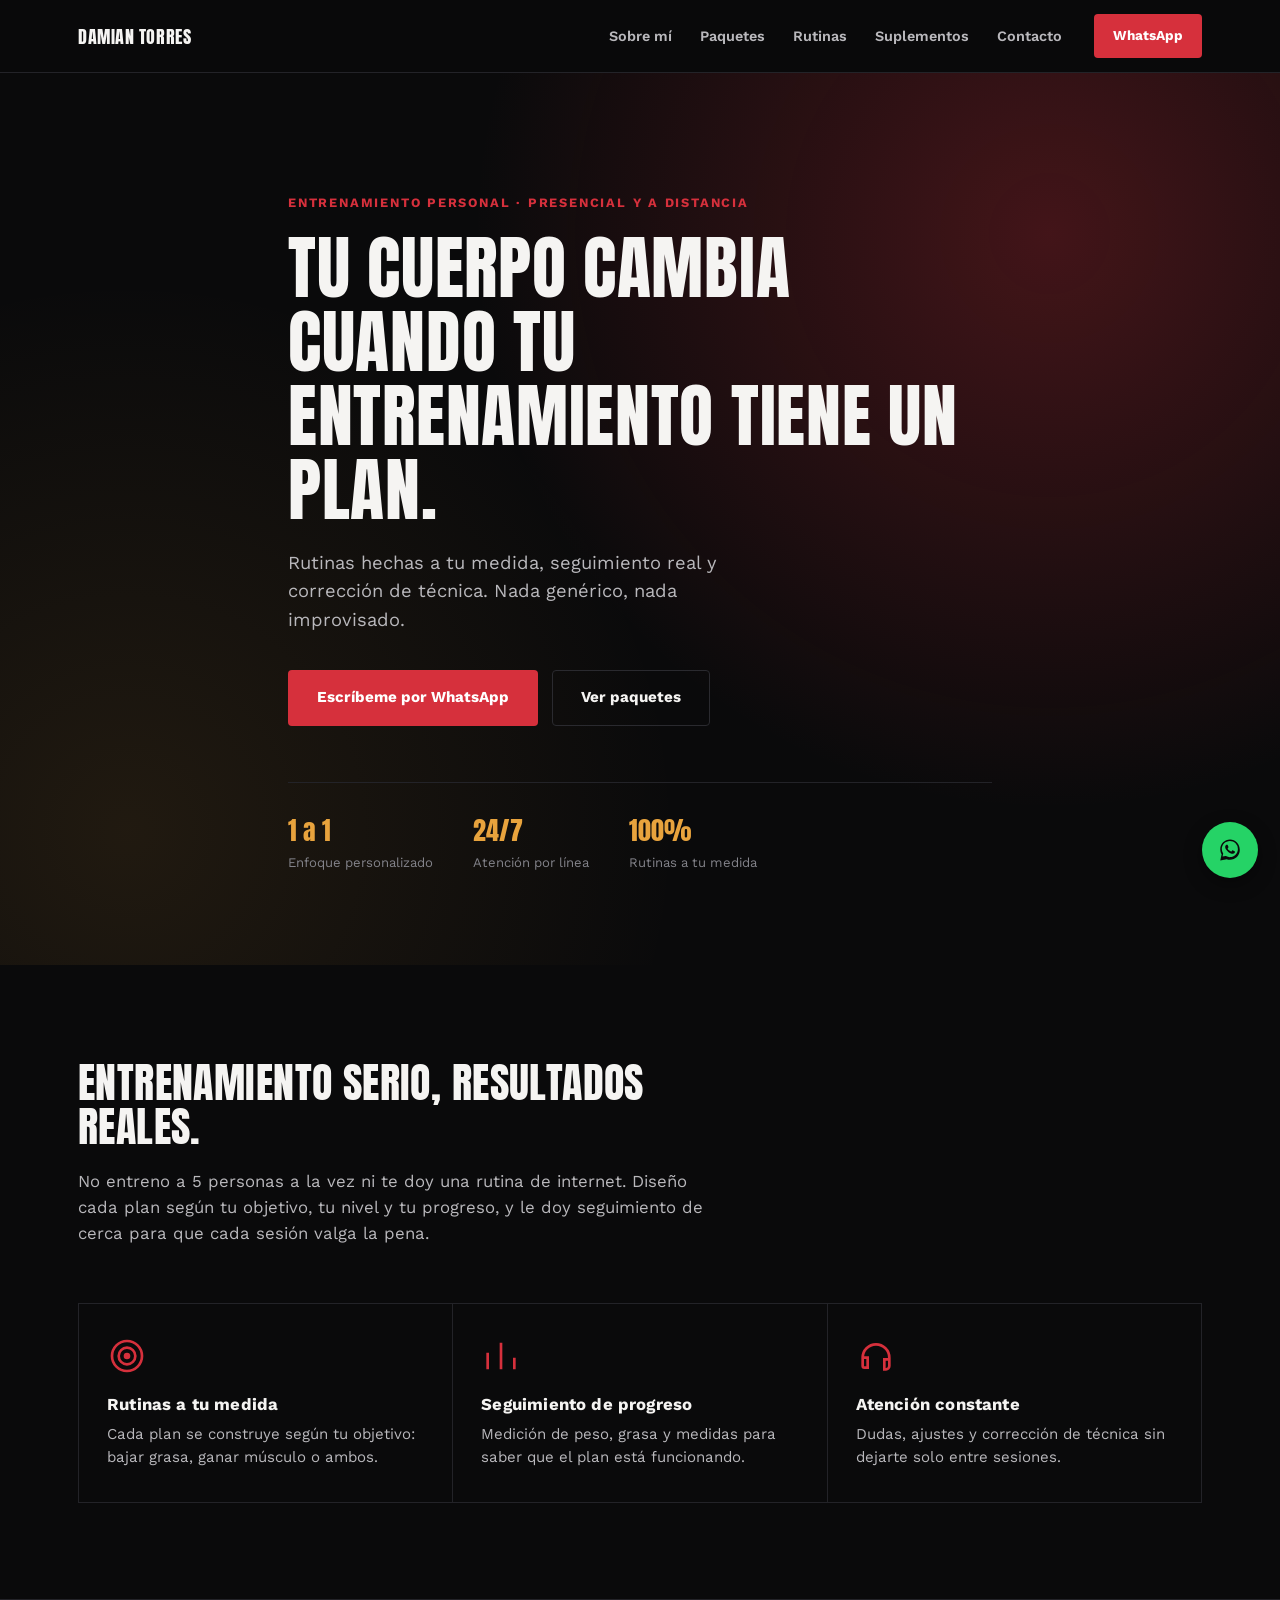
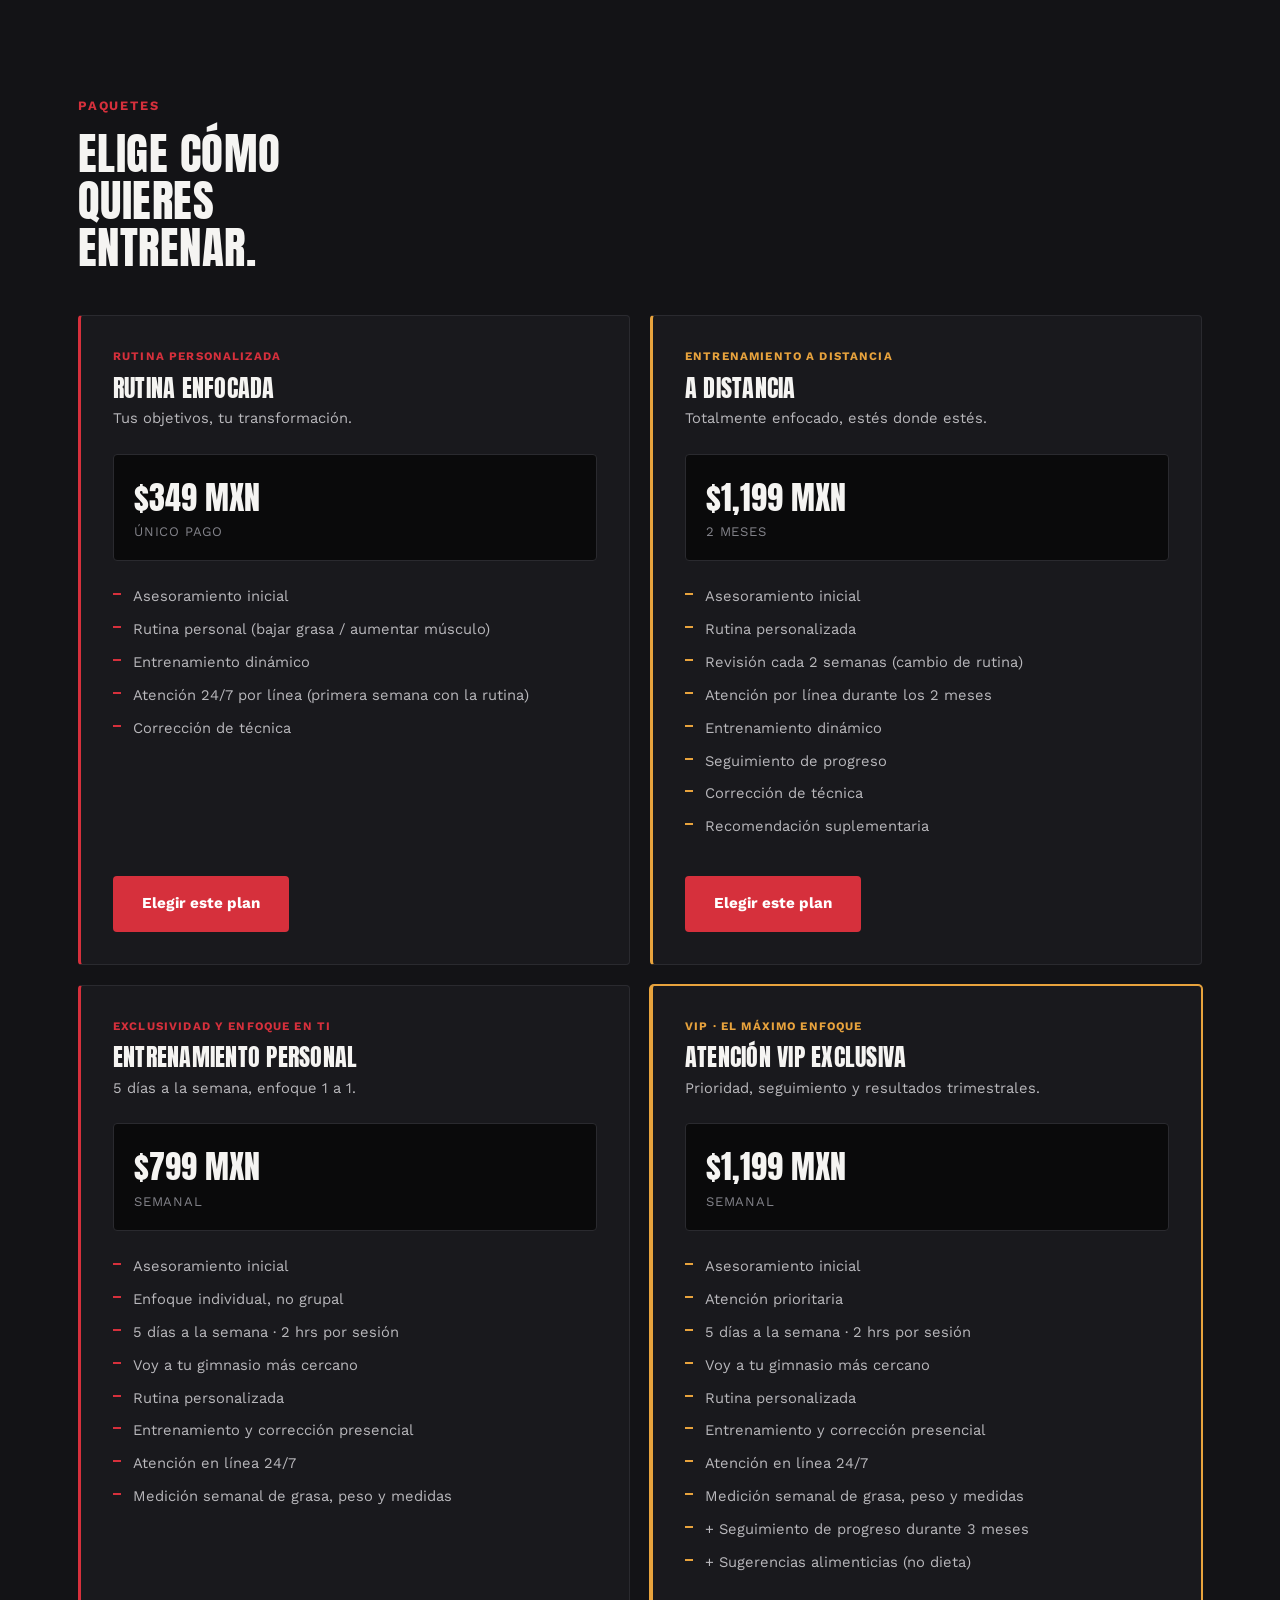
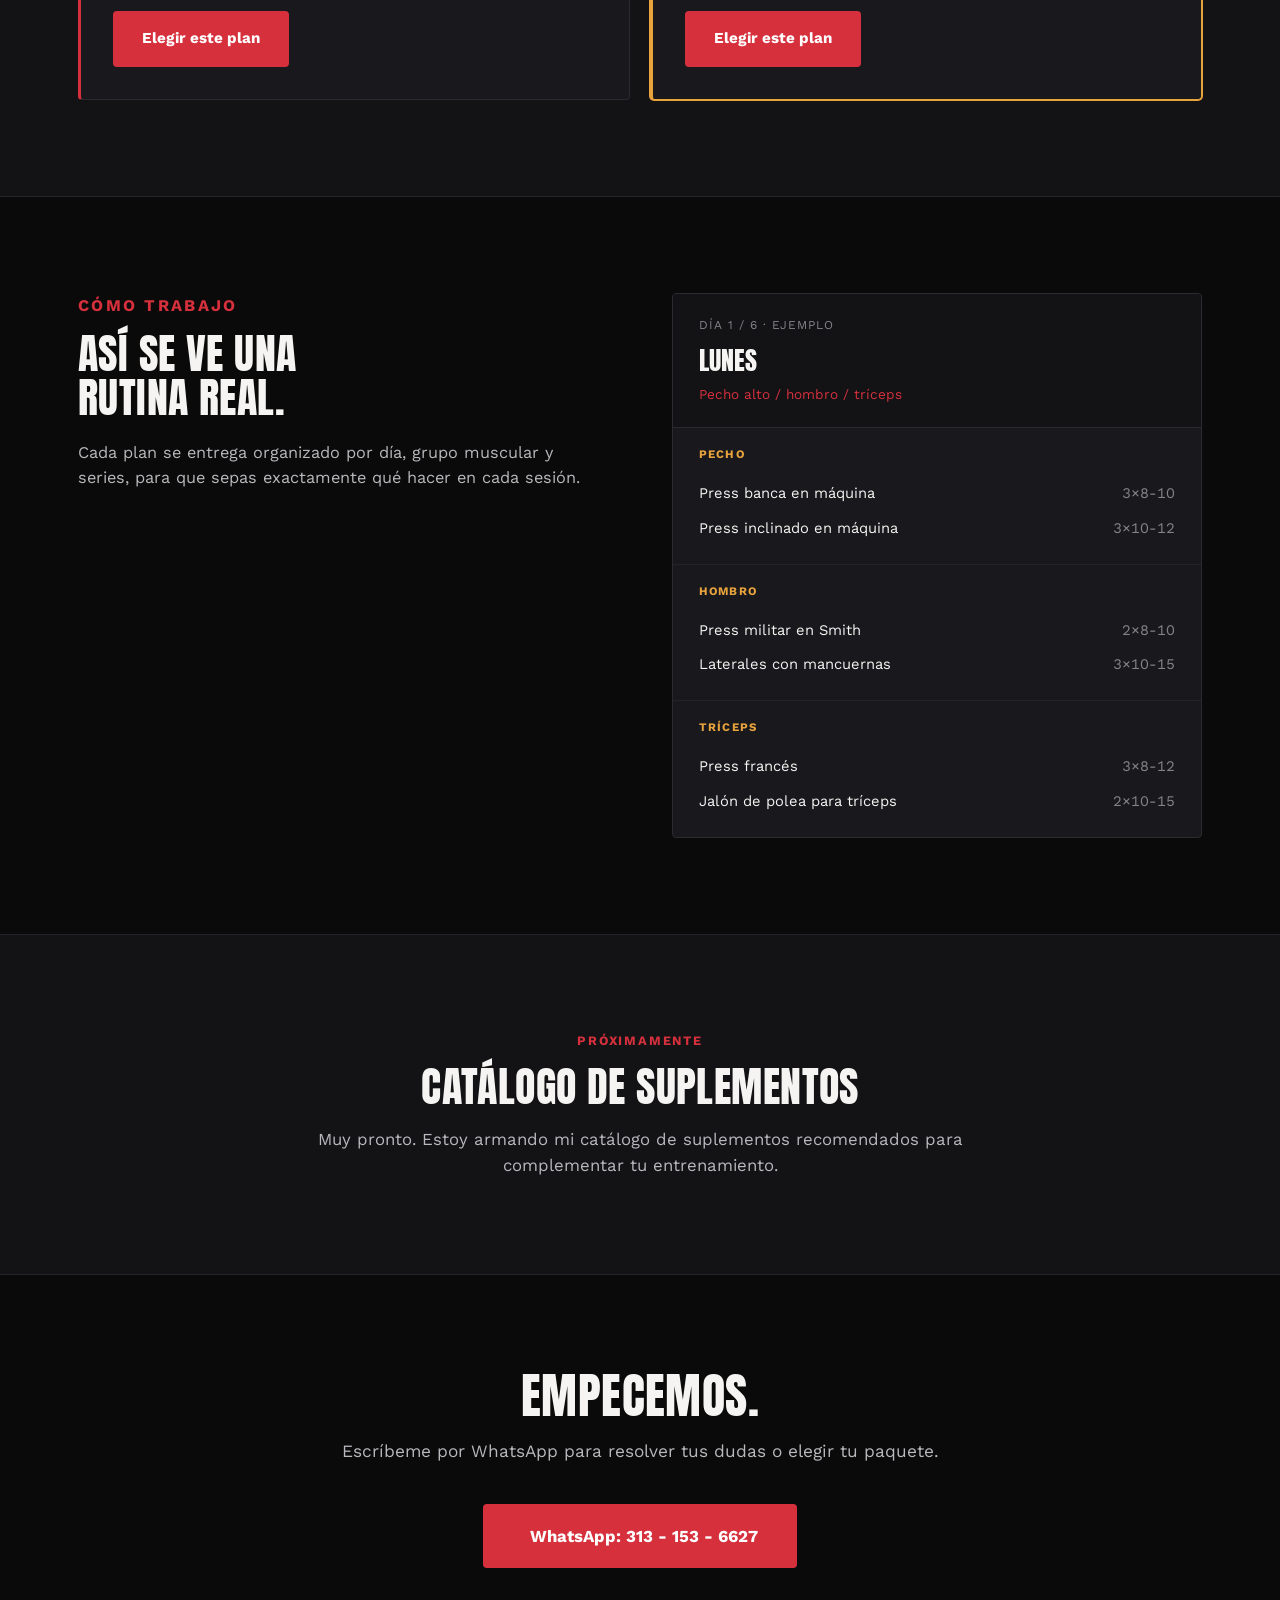
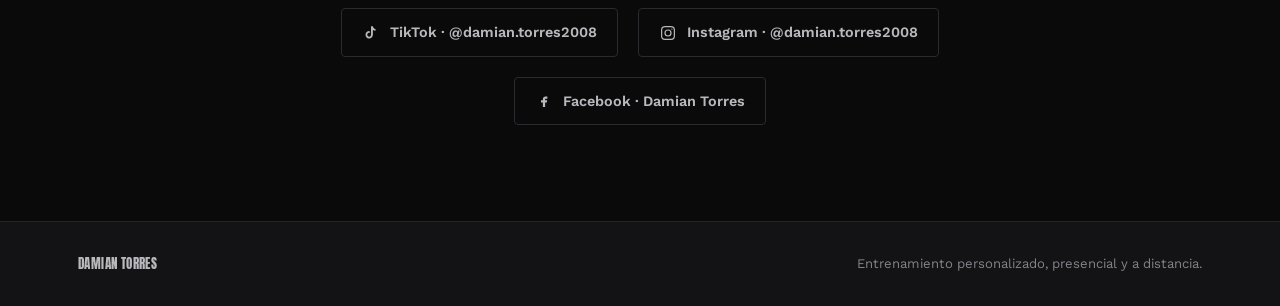
==== index.html @ 84f1a962 "Primera_Version_Pagina" ====
<!DOCTYPE html>
<html lang="es">
<head>
<meta charset="UTF-8">
<meta name="viewport" content="width=device-width, initial-scale=1.0">
<title>Damian Torres — Coach de Entrenamiento</title>
<meta name="description" content="Entrenamiento personalizado, presencial y a distancia. Rutinas a tu medida, seguimiento real y corrección de técnica.">

<link rel="preconnect" href="https://fonts.googleapis.com">
<link rel="preconnect" href="https://fonts.gstatic.com" crossorigin>
<link href="https://fonts.googleapis.com/css2?family=Anton&family=Work+Sans:wght@400;500;600;700;800&display=swap" rel="stylesheet">

<link rel="stylesheet" href="style.css">
</head>
<body>

<!-- ============ NAV ============ -->
<header class="nav" id="nav">
  <div class="nav__inner">
    <a href="#top" class="nav__brand" id="navBrand"></a>
    <nav class="nav__links" id="navLinks">
      <a href="#sobre-mi">Sobre mí</a>
      <a href="#paquetes">Paquetes</a>
      <a href="#rutina">Rutinas</a>
      <a href="#suplementos">Suplementos</a>
      <a href="#contacto">Contacto</a>
    </nav>
    <a href="#" class="btn btn--primary btn--sm" id="navCta">WhatsApp</a>
    <button class="nav__toggle" id="navToggle" aria-label="Abrir menú">
      <span></span><span></span><span></span>
    </button>
  </div>
</header>

<main id="top">

  <!-- ============ HERO ============ -->
  <section class="hero">
    <div class="hero__bg" aria-hidden="true"></div>
    <div class="hero__inner">
      <p class="eyebrow" id="heroEyebrow"></p>
      <h1 class="hero__headline" id="heroHeadline"></h1>
      <p class="hero__sub" id="heroSub"></p>
      <div class="hero__ctas">
        <a href="#" class="btn btn--primary" id="heroCtaPrimary"></a>
        <a href="#paquetes" class="btn btn--ghost" id="heroCtaSecondary"></a>
      </div>
      <div class="hero__stats" id="heroStats"></div>
    </div>
  </section>

  <!-- ============ SOBRE MÍ ============ -->
  <section class="section" id="sobre-mi">
    <div class="section__inner">
      <div class="about__intro">
        <h2 id="aboutTitle"></h2>
        <p id="aboutText"></p>
      </div>
      <div class="about__pillars" id="aboutPillars"></div>
    </div>
  </section>

  <!-- ============ PAQUETES ============ -->
  <section class="section section--alt" id="paquetes">
    <div class="section__inner">
      <p class="section__eyebrow">Paquetes</p>
      <h2 class="section__title">Elige cómo quieres entrenar.</h2>
      <div class="packages" id="packagesGrid"></div>
    </div>
  </section>

  <!-- ============ RUTINA PREVIEW ============ -->
  <section class="section" id="rutina">
    <div class="section__inner section__inner--split">
      <div class="routine__copy">
        <p class="section__eyebrow">Cómo trabajo</p>
        <h2 id="routineTitle"></h2>
        <p id="routineText"></p>
      </div>
      <div class="routine__card" id="routineCard"></div>
    </div>
  </section>

  <!-- ============ SUPLEMENTOS ============ -->
  <section class="section section--alt" id="suplementos">
    <div class="section__inner section__inner--center">
      <p class="section__eyebrow">Próximamente</p>
      <h2 id="supplementsTitle"></h2>
      <p id="supplementsText"></p>
    </div>
  </section>

  <!-- ============ CONTACTO ============ -->
  <section class="section contact" id="contacto">
    <div class="section__inner section__inner--center">
      <h2 id="contactTitle"></h2>
      <p id="contactText"></p>
      <a href="#" class="btn btn--primary btn--lg" id="contactWhatsapp"></a>
      <div class="contact__socials" id="contactSocials"></div>
    </div>
  </section>

</main>

<footer class="footer">
  <div class="footer__inner">
    <span id="footerBrand"></span>
    <span id="footerText"></span>
  </div>
</footer>

<a href="#" class="whatsapp-fab" id="whatsappFab" aria-label="Escribir por WhatsApp">
  <svg viewBox="0 0 32 32" width="26" height="26" fill="currentColor"><path d="M16.02 3C9.4 3 4 8.4 4 15.02c0 2.3.63 4.44 1.72 6.28L4 29l7.9-1.66a12 12 0 0 0 4.12.73h.01c6.62 0 12.02-5.4 12.02-12.02C28.05 8.4 22.65 3 16.02 3zm0 21.86h-.01a9.9 9.9 0 0 1-5.05-1.38l-.36-.21-3.75.79.8-3.66-.24-.38a9.86 9.86 0 0 1-1.51-5.2c0-5.46 4.45-9.9 9.93-9.9 2.65 0 5.14 1.03 7.01 2.9a9.85 9.85 0 0 1 2.9 7.01c0 5.47-4.45 9.93-9.72 9.93zm5.44-7.43c-.3-.15-1.76-.87-2.03-.97-.27-.1-.47-.15-.67.15-.2.3-.77.97-.94 1.17-.17.2-.35.22-.65.07-.3-.15-1.24-.46-2.36-1.46-.87-.78-1.46-1.74-1.63-2.04-.17-.3-.02-.46.13-.6.13-.13.3-.35.45-.52.15-.17.2-.3.3-.5.1-.2.05-.37-.02-.52-.07-.15-.67-1.62-.92-2.22-.24-.58-.49-.5-.67-.51h-.57c-.2 0-.52.07-.79.37s-1.04 1.02-1.04 2.48 1.07 2.87 1.22 3.07c.15.2 2.1 3.2 5.08 4.49.71.31 1.26.49 1.69.63.71.22 1.36.19 1.87.12.57-.09 1.76-.72 2.01-1.42.25-.7.25-1.3.17-1.42-.07-.13-.27-.2-.57-.35z"/></svg>
</a>

<script src="content.js"></script>
<script src="script.js"></script>
</body>
</html>
---- style.css ----
/* =========================================================================
   TOKENS
   ========================================================================= */
:root {
  --bg: #0a0a0b;
  --bg-alt: #131316;
  --card: #19191d;
  --card-border: #2a2a2f;
  --line: #232328;

  --red: #d6303c;
  --red-dim: #7a1c24;
  --gold: #e8a33d;

  --white: #f5f4f2;
  --gray-1: #b9b8bc;
  --gray-2: #83838a;

  --font-display: 'Anton', sans-serif;
  --font-body: 'Work Sans', sans-serif;

  --maxw: 1180px;
  --radius: 4px;
}

* { box-sizing: border-box; }

html { scroll-behavior: smooth; }

@media (prefers-reduced-motion: reduce) {
  html { scroll-behavior: auto; }
  * { animation: none !important; transition: none !important; }
}

body {
  margin: 0;
  background: var(--bg);
  color: var(--white);
  font-family: var(--font-body);
  line-height: 1.55;
  -webkit-font-smoothing: antialiased;
}

h1, h2, h3 {
  font-family: var(--font-display);
  font-weight: 400;
  text-transform: uppercase;
  letter-spacing: 0.01em;
  line-height: 1.05;
  margin: 0;
}

p { margin: 0; color: var(--gray-1); }

a { color: inherit; text-decoration: none; }

img { max-width: 100%; display: block; }

:focus-visible {
  outline: 2px solid var(--gold);
  outline-offset: 3px;
}

.section {
  padding: 96px 0;
  border-bottom: 1px solid var(--line);
}
.section--alt { background: var(--bg-alt); }

.section__inner {
  max-width: var(--maxw);
  margin: 0 auto;
  padding: 0 28px;
}
.section__inner--center {
  text-align: center;
  max-width: 720px;
}
.section__inner--split {
  display: grid;
  grid-template-columns: 1fr 1fr;
  gap: 64px;
  align-items: start;
  max-width: var(--maxw);
}

.section__eyebrow {
  color: var(--red);
  font-weight: 700;
  font-size: 0.8rem;
  letter-spacing: 0.14em;
  text-transform: uppercase;
  margin-bottom: 14px;
}

.section__title {
  font-size: clamp(1.9rem, 4vw, 2.8rem);
  margin-bottom: 44px;
  max-width: 14ch;
}

.eyebrow {
  color: var(--red);
  font-weight: 700;
  font-size: 0.8rem;
  letter-spacing: 0.14em;
  text-transform: uppercase;
  margin: 0 0 18px;
}

/* =========================================================================
   BUTTONS
   ========================================================================= */
.btn {
  display: inline-flex;
  align-items: center;
  justify-content: center;
  gap: 8px;
  padding: 15px 28px;
  font-family: var(--font-body);
  font-weight: 700;
  font-size: 0.95rem;
  border-radius: var(--radius);
  border: 1px solid transparent;
  cursor: pointer;
  transition: transform 0.15s ease, background 0.15s ease, border-color 0.15s ease;
  white-space: nowrap;
}
.btn:hover { transform: translateY(-1px); }

.btn--primary {
  background: var(--red);
  color: #fff;
}
.btn--primary:hover { background: #c02733; }

.btn--ghost {
  background: transparent;
  border-color: var(--card-border);
  color: var(--white);
}
.btn--ghost:hover { border-color: var(--white); }

.btn--sm { padding: 10px 18px; font-size: 0.85rem; }
.btn--lg { padding: 18px 38px; font-size: 1.05rem; margin-top: 8px; }

/* =========================================================================
   NAV
   ========================================================================= */
.nav {
  position: sticky;
  top: 0;
  z-index: 50;
  background: rgba(10, 10, 11, 0.88);
  backdrop-filter: blur(8px);
  border-bottom: 1px solid var(--line);
}
.nav__inner {
  max-width: var(--maxw);
  margin: 0 auto;
  padding: 0 28px;
  height: 72px;
  display: flex;
  align-items: center;
  gap: 32px;
}
.nav__brand {
  font-family: var(--font-display);
  font-size: 1.15rem;
  letter-spacing: 0.03em;
  text-transform: uppercase;
  margin-right: auto;
}
.nav__links {
  display: flex;
  gap: 28px;
}
.nav__links a {
  font-size: 0.9rem;
  font-weight: 600;
  color: var(--gray-1);
  transition: color 0.15s ease;
}
.nav__links a:hover { color: var(--white); }

.nav__toggle {
  display: none;
  flex-direction: column;
  justify-content: center;
  gap: 5px;
  width: 32px;
  height: 32px;
  background: none;
  border: none;
  cursor: pointer;
  padding: 0;
}
.nav__toggle span {
  display: block;
  height: 2px;
  background: var(--white);
  border-radius: 2px;
}

/* =========================================================================
   HERO
   ========================================================================= */
.hero {
  position: relative;
  padding: 120px 0 90px;
  overflow: hidden;
}
.hero__bg {
  position: absolute;
  inset: 0;
  background:
    radial-gradient(circle at 82% 18%, rgba(214, 48, 60, 0.28), transparent 45%),
    radial-gradient(circle at 10% 85%, rgba(232, 163, 61, 0.10), transparent 40%);
  pointer-events: none;
}
.hero__inner {
  position: relative;
  max-width: var(--maxw);
  margin: 0 auto;
  padding: 0 28px;
  max-width: 760px;
}
.hero__headline {
  font-size: clamp(2.4rem, 6vw, 4.4rem);
  margin-bottom: 22px;
}
.hero__sub {
  font-size: 1.15rem;
  max-width: 46ch;
  margin-bottom: 36px;
}
.hero__ctas {
  display: flex;
  gap: 14px;
  flex-wrap: wrap;
  margin-bottom: 56px;
}
.hero__stats {
  display: flex;
  gap: 40px;
  flex-wrap: wrap;
  border-top: 1px solid var(--line);
  padding-top: 28px;
}
.hero__stat-num {
  font-family: var(--font-display);
  font-size: 1.6rem;
  color: var(--gold);
  display: block;
}
.hero__stat-label {
  font-size: 0.82rem;
  color: var(--gray-2);
}

/* =========================================================================
   ABOUT
   ========================================================================= */
.about__intro { max-width: 640px; margin-bottom: 56px; }
.about__intro h2 { font-size: clamp(1.9rem, 4vw, 2.6rem); margin-bottom: 20px; }
.about__intro p { font-size: 1.05rem; }

.about__pillars {
  display: grid;
  grid-template-columns: repeat(3, 1fr);
  gap: 1px;
  background: var(--line);
  border: 1px solid var(--line);
}
.pillar {
  background: var(--bg);
  padding: 32px 28px;
}
.pillar__icon {
  width: 40px;
  height: 40px;
  margin-bottom: 20px;
  color: var(--red);
}
.pillar h3 {
  font-family: var(--font-body);
  font-weight: 700;
  text-transform: none;
  font-size: 1.05rem;
  margin-bottom: 10px;
}
.pillar p { font-size: 0.94rem; }

/* =========================================================================
   PACKAGES
   ========================================================================= */
.packages {
  display: grid;
  grid-template-columns: repeat(2, 1fr);
  gap: 20px;
}
.package {
  background: var(--card);
  border: 1px solid var(--card-border);
  border-left: 3px solid var(--red);
  border-radius: var(--radius);
  padding: 32px;
  display: flex;
  flex-direction: column;
}
.package--gold { border-left-color: var(--gold); }
.package--highlight {
  border-color: var(--gold);
  box-shadow: 0 0 0 1px var(--gold);
}
.package__tag {
  font-size: 0.72rem;
  font-weight: 700;
  letter-spacing: 0.1em;
  text-transform: uppercase;
  color: var(--red);
  margin-bottom: 10px;
}
.package--gold .package__tag,
.package--highlight .package__tag { color: var(--gold); }

.package__title {
  font-family: var(--font-display);
  font-size: 1.5rem;
  text-transform: uppercase;
  margin-bottom: 6px;
}
.package__subtitle {
  font-size: 0.92rem;
  margin-bottom: 24px;
}
.package__price-block {
  background: var(--bg);
  border: 1px solid var(--card-border);
  border-radius: var(--radius);
  padding: 18px 20px;
  margin-bottom: 24px;
}
.package__price {
  font-family: var(--font-display);
  font-size: 2rem;
  color: var(--white);
}
.package__price-unit {
  font-size: 0.82rem;
  color: var(--gray-2);
  text-transform: uppercase;
  letter-spacing: 0.06em;
}
.package__features {
  list-style: none;
  margin: 0 0 28px;
  padding: 0;
  flex: 1;
}
.package__features li {
  font-size: 0.92rem;
  color: var(--gray-1);
  padding-left: 20px;
  position: relative;
  margin-bottom: 10px;
}
.package__features li::before {
  content: '';
  position: absolute;
  left: 0;
  top: 8px;
  width: 8px;
  height: 2px;
  background: var(--red);
}
.package--gold .package__features li::before,
.package--highlight .package__features li::before { background: var(--gold); }

.package .btn { align-self: flex-start; }

/* =========================================================================
   ROUTINE PREVIEW
   ========================================================================= */
.routine__copy h2 { font-size: clamp(1.9rem, 4vw, 2.6rem); margin-bottom: 20px; max-width: 12ch; }
.routine__copy p { font-size: 1.02rem; }

.routine__card {
  background: var(--card);
  border: 1px solid var(--card-border);
  border-radius: var(--radius);
  overflow: hidden;
}
.routine__card-head {
  padding: 22px 26px;
  border-bottom: 1px solid var(--card-border);
  background: var(--bg-alt);
}
.routine__card-label {
  font-size: 0.75rem;
  color: var(--gray-2);
  text-transform: uppercase;
  letter-spacing: 0.08em;
  margin-bottom: 6px;
}
.routine__card-day {
  font-family: var(--font-display);
  font-size: 1.6rem;
  text-transform: uppercase;
}
.routine__card-focus {
  font-size: 0.85rem;
  color: var(--red);
  margin-top: 4px;
}
.routine__block {
  padding: 18px 26px;
  border-bottom: 1px solid var(--line);
}
.routine__block:last-child { border-bottom: none; }
.routine__block-title {
  font-size: 0.72rem;
  font-weight: 700;
  letter-spacing: 0.1em;
  text-transform: uppercase;
  color: var(--gold);
  margin-bottom: 12px;
}
.routine__exercise {
  display: flex;
  justify-content: space-between;
  gap: 12px;
  font-size: 0.92rem;
  padding: 6px 0;
  color: var(--white);
}
.routine__exercise span:last-child {
  color: var(--gray-2);
  font-variant-numeric: tabular-nums;
  white-space: nowrap;
}

/* =========================================================================
   SUPPLEMENTS
   ========================================================================= */
#supplementsTitle { font-size: clamp(1.9rem, 4vw, 2.6rem); margin-bottom: 18px; }
#supplementsText { font-size: 1.05rem; }

/* =========================================================================
   CONTACT
   ========================================================================= */
.contact h2 { font-size: clamp(2rem, 5vw, 3rem); margin-bottom: 16px; }
.contact p { font-size: 1.08rem; margin-bottom: 32px; }

.contact__socials {
  display: flex;
  justify-content: center;
  gap: 20px;
  margin-top: 40px;
  flex-wrap: wrap;
}
.social-link {
  display: flex;
  align-items: center;
  gap: 10px;
  padding: 12px 20px;
  border: 1px solid var(--card-border);
  border-radius: var(--radius);
  font-size: 0.9rem;
  font-weight: 600;
  color: var(--gray-1);
  transition: border-color 0.15s ease, color 0.15s ease;
}
.social-link:hover { border-color: var(--white); color: var(--white); }
.social-link svg { width: 18px; height: 18px; flex-shrink: 0; }

/* =========================================================================
   FOOTER
   ========================================================================= */
.footer {
  padding: 32px 0;
  background: var(--bg-alt);
}
.footer__inner {
  max-width: var(--maxw);
  margin: 0 auto;
  padding: 0 28px;
  display: flex;
  justify-content: space-between;
  flex-wrap: wrap;
  gap: 8px;
  font-size: 0.82rem;
  color: var(--gray-2);
}
.footer__inner span:first-child {
  font-family: var(--font-display);
  color: var(--gray-1);
  letter-spacing: 0.03em;
  text-transform: uppercase;
}

/* =========================================================================
   WHATSAPP FLOATING BUTTON
   ========================================================================= */
.whatsapp-fab {
  position: fixed;
  right: 22px;
  bottom: 22px;
  width: 56px;
  height: 56px;
  border-radius: 50%;
  background: #25D366;
  color: #0a0a0b;
  display: flex;
  align-items: center;
  justify-content: center;
  box-shadow: 0 6px 18px rgba(0,0,0,0.4);
  z-index: 60;
  transition: transform 0.15s ease;
}
.whatsapp-fab:hover { transform: scale(1.06); }

/* =========================================================================
   RESPONSIVE
   ========================================================================= */
@media (max-width: 900px) {
  .section__inner--split { grid-template-columns: 1fr; gap: 40px; }
  .packages { grid-template-columns: 1fr; }
  .about__pillars { grid-template-columns: 1fr; }
}

@media (max-width: 760px) {
  .nav__links { display: none; }
  .nav__toggle { display: flex; }
  #navCta { display: none; }

  .nav.nav--open .nav__links {
    display: flex;
    flex-direction: column;
    position: absolute;
    top: 72px;
    left: 0;
    right: 0;
    background: var(--bg);
    border-bottom: 1px solid var(--line);
    padding: 16px 28px 24px;
    gap: 18px;
  }

  .section { padding: 64px 0; }
  .hero { padding: 72px 0 56px; }
  .hero__ctas { flex-direction: column; align-items: stretch; }
  .hero__ctas .btn { text-align: center; }
}

@media (max-width: 480px) {
  .section__inner { padding: 0 20px; }
  .hero__inner { padding: 0 20px; }
  .package { padding: 24px; }
}
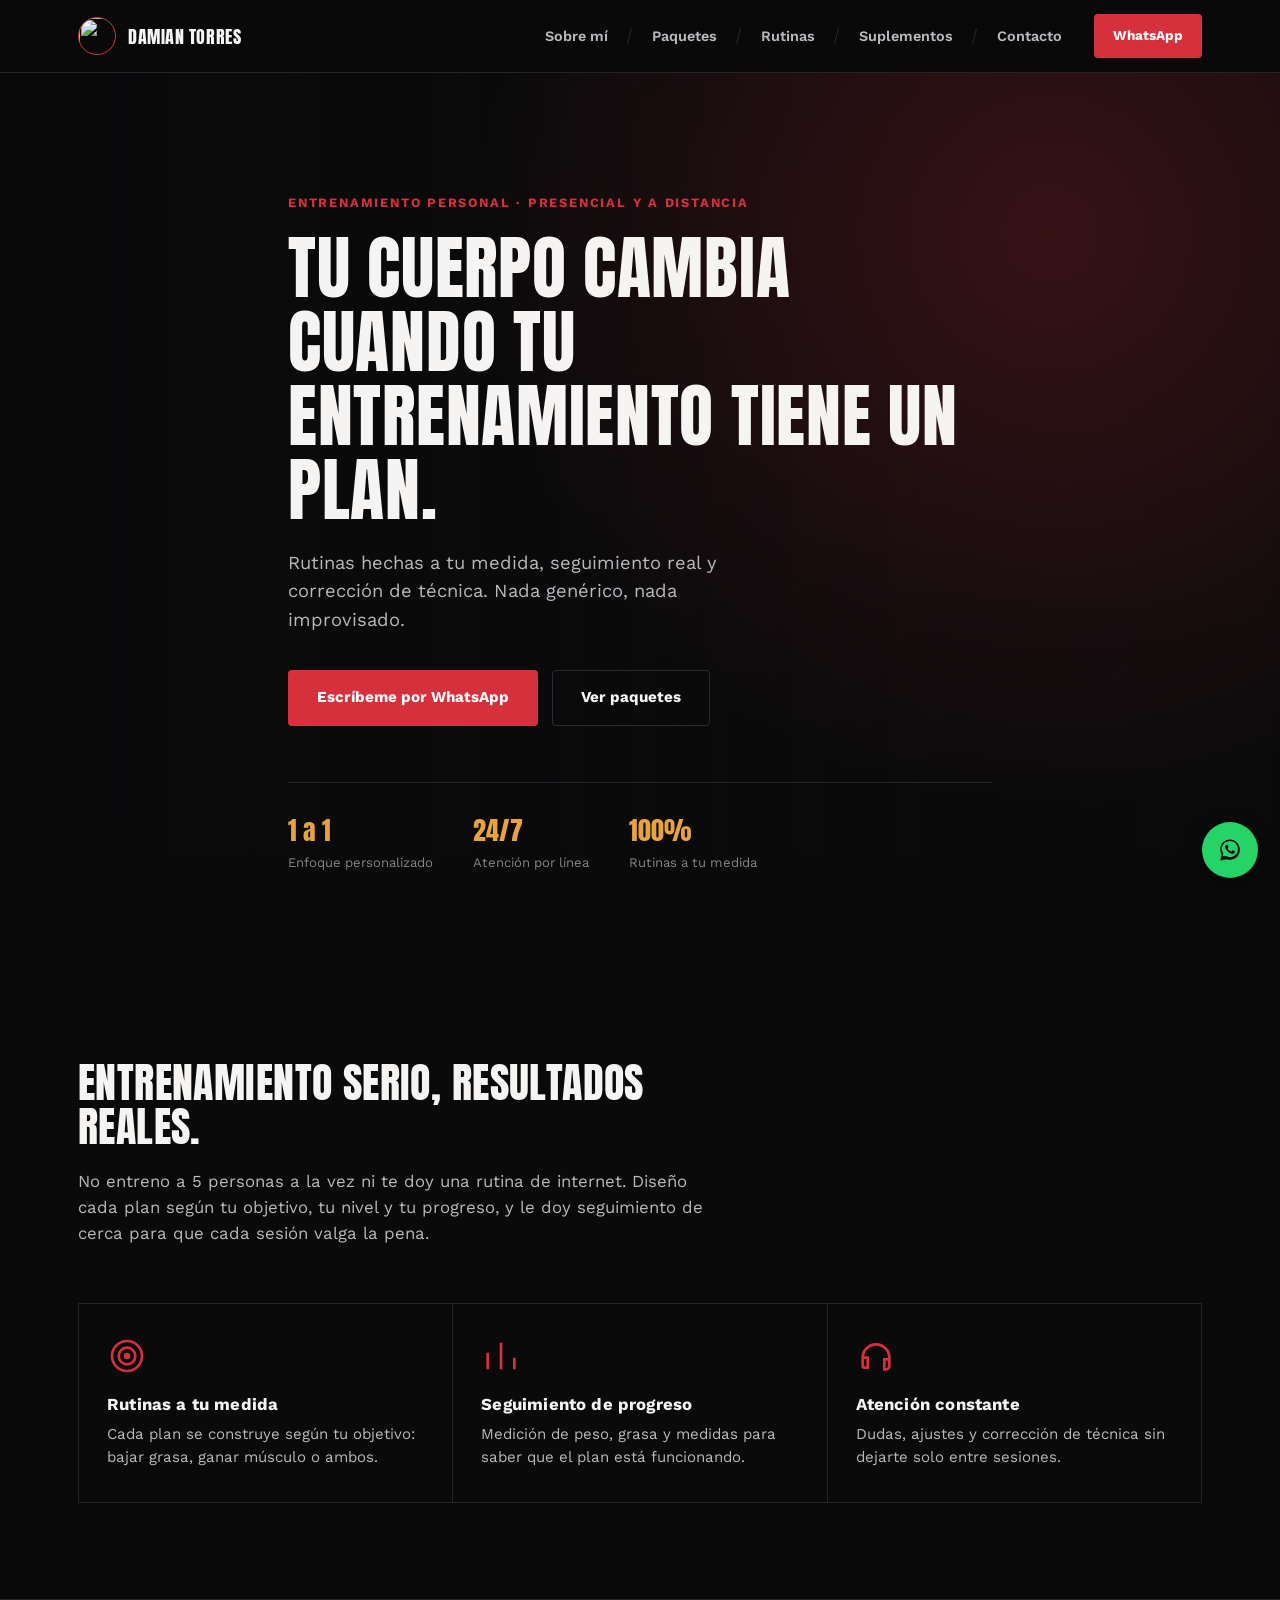
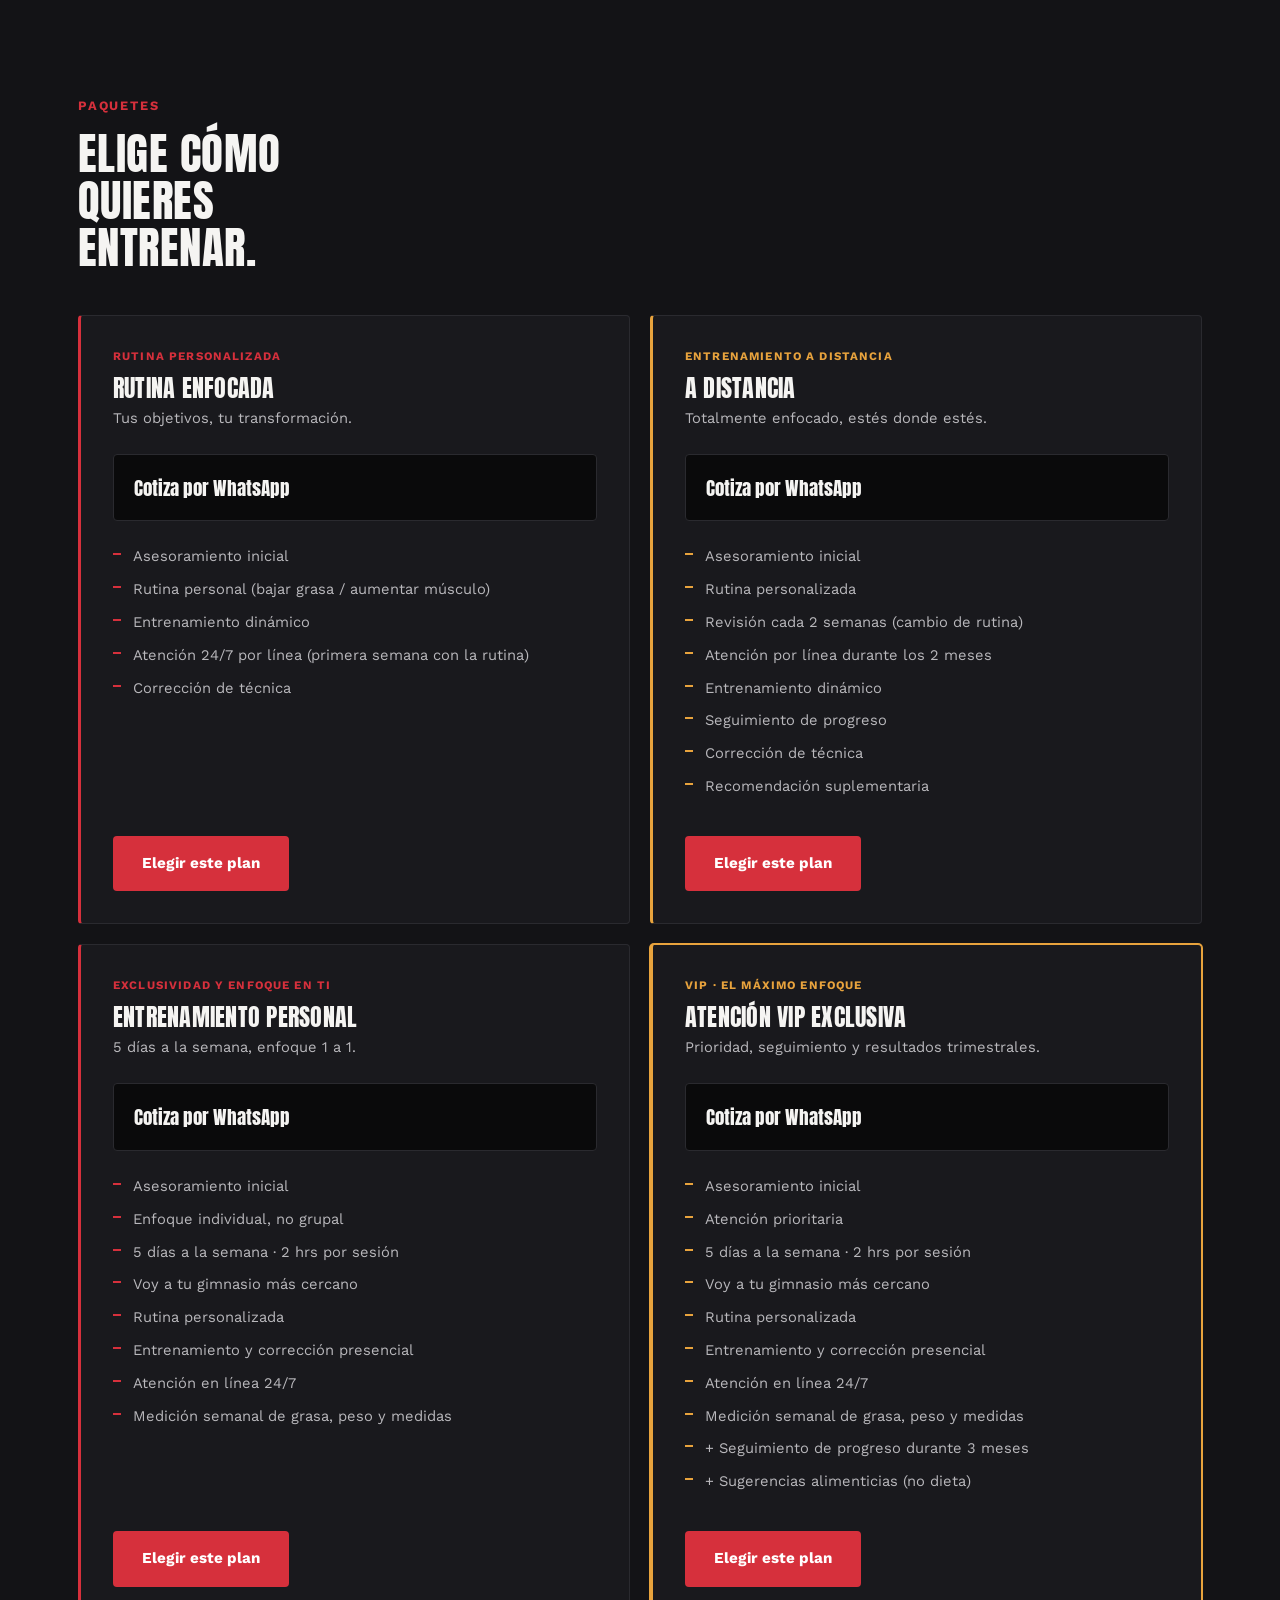
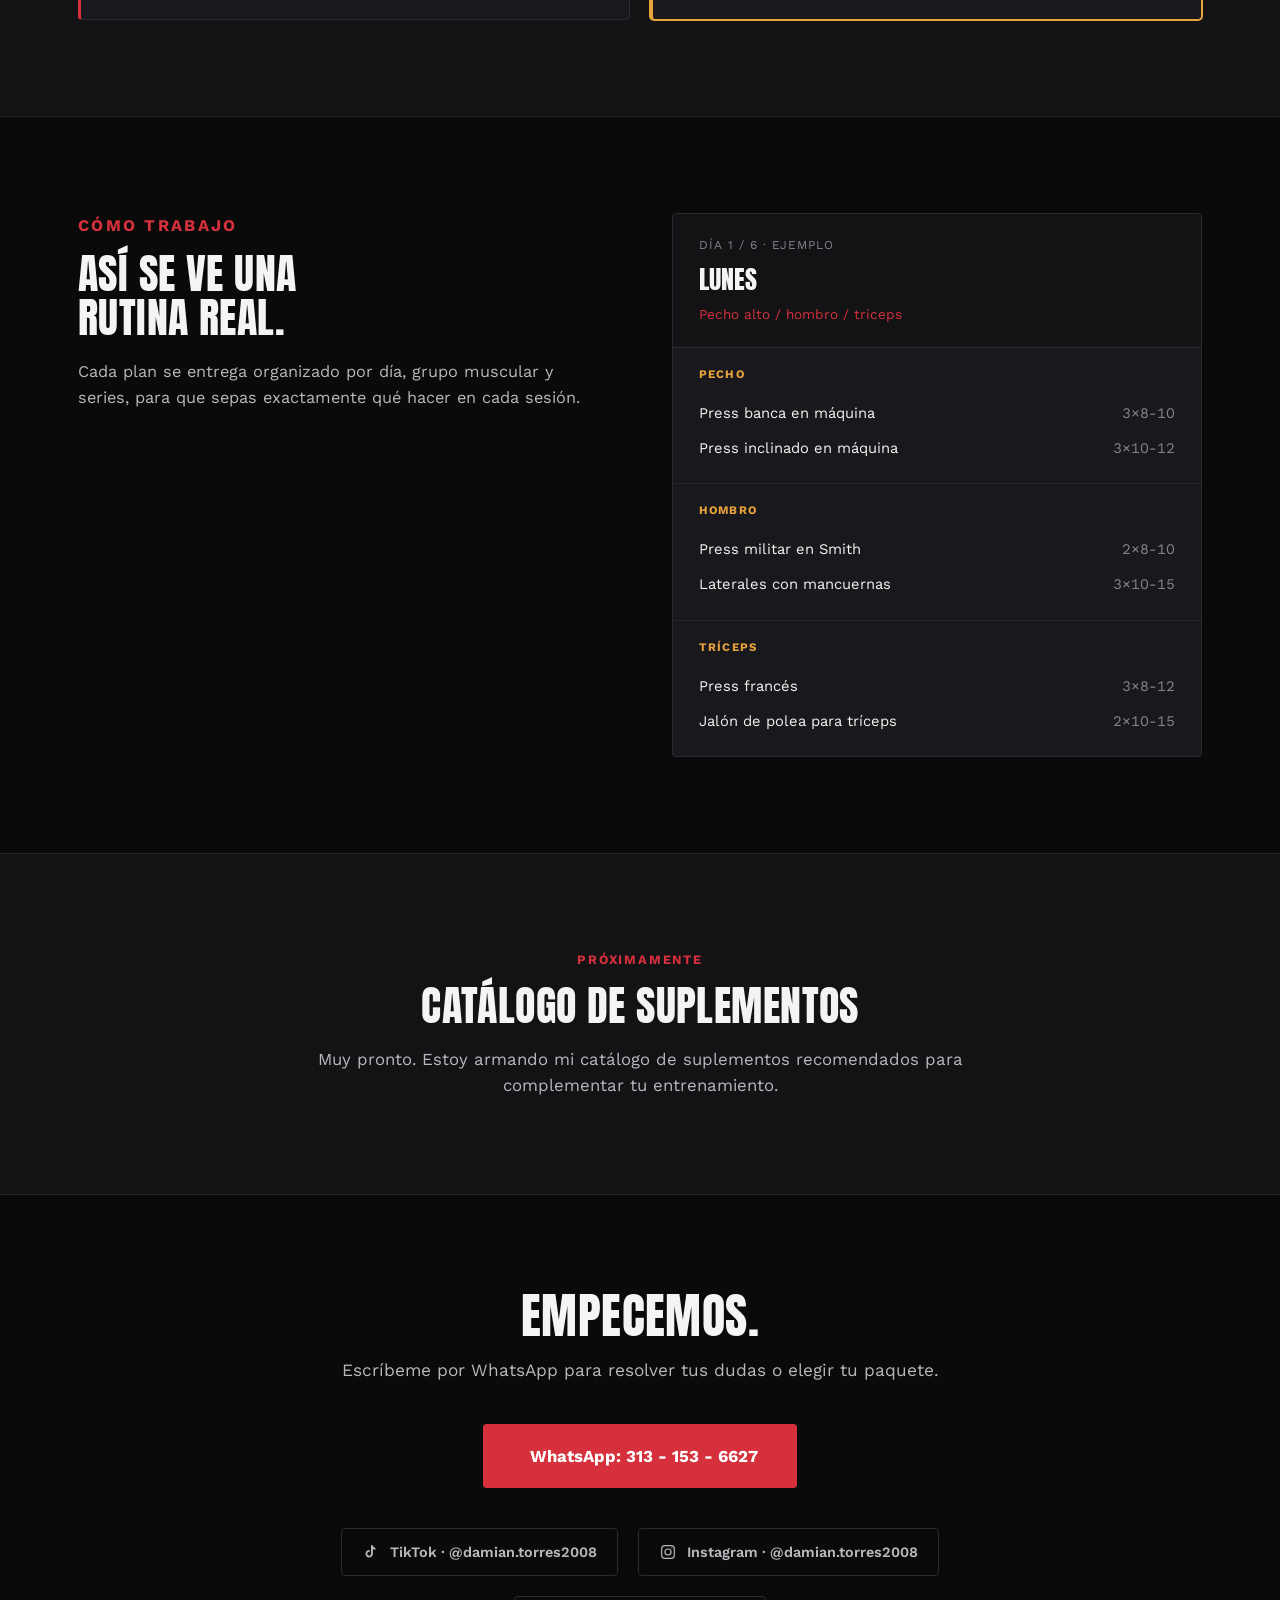
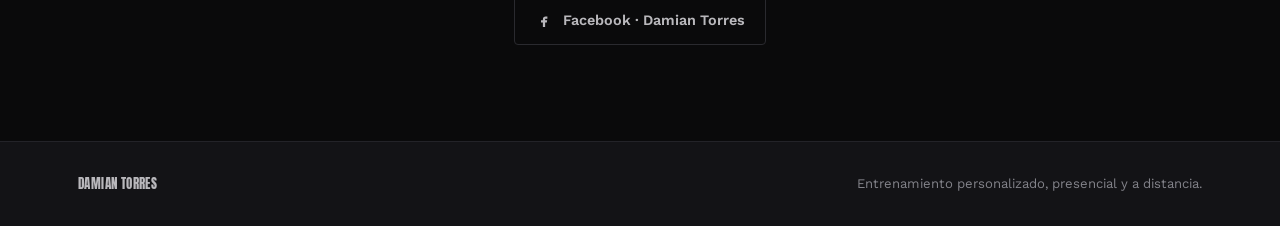
==== commit c8de1140: "Add files via upload" ====
--- a/index.html
+++ b/index.html
@@ -17,7 +17,10 @@
 <!-- ============ NAV ============ -->
 <header class="nav" id="nav">
   <div class="nav__inner">
-    <a href="#top" class="nav__brand" id="navBrand"></a>
+    <a href="#top" class="nav__brand-link">
+      <img src="img/perfil.png" alt="" class="nav__avatar">
+      <span class="nav__brand" id="navBrand"></span>
+    </a>
     <nav class="nav__links" id="navLinks">
       <a href="#sobre-mi">Sobre mí</a>
       <a href="#paquetes">Paquetes</a>
--- a/style.css
+++ b/style.css
@@ -164,23 +164,51 @@
   align-items: center;
   gap: 32px;
 }
+.nav__brand-link {
+  display: flex;
+  align-items: center;
+  gap: 12px;
+  margin-right: auto;
+}
+.nav__avatar {
+  width: 38px;
+  height: 38px;
+  border-radius: 50%;
+  object-fit: cover;
+  border: 1.5px solid var(--red);
+  flex-shrink: 0;
+}
 .nav__brand {
   font-family: var(--font-display);
   font-size: 1.15rem;
   letter-spacing: 0.03em;
   text-transform: uppercase;
-  margin-right: auto;
 }
 .nav__links {
   display: flex;
-  gap: 28px;
+  align-items: center;
+  gap: 22px;
 }
 .nav__links a {
+  position: relative;
   font-size: 0.9rem;
   font-weight: 600;
   color: var(--gray-1);
   transition: color 0.15s ease;
-}
+  padding-right: 22px;
+}
+.nav__links a:last-child { padding-right: 0; }
+.nav__links a::after {
+  content: '';
+  position: absolute;
+  right: 0;
+  top: 50%;
+  transform: translateY(-50%) rotate(14deg);
+  width: 1px;
+  height: 16px;
+  background: var(--card-border);
+}
+.nav__links a:last-child::after { display: none; }
 .nav__links a:hover { color: var(--white); }
 
 .nav__toggle {
@@ -208,15 +236,34 @@
 .hero {
   position: relative;
   padding: 120px 0 90px;
+  min-height: 640px;
+  display: flex;
+  flex-direction: column;
+  justify-content: center;
   overflow: hidden;
 }
 .hero__bg {
   position: absolute;
   inset: 0;
-  background:
-    radial-gradient(circle at 82% 18%, rgba(214, 48, 60, 0.28), transparent 45%),
-    radial-gradient(circle at 10% 85%, rgba(232, 163, 61, 0.10), transparent 40%);
+  background-image:
+    radial-gradient(circle at 82% 18%, rgba(214, 48, 60, 0.22), transparent 45%),
+    linear-gradient(90deg,
+      rgba(10,10,11,0.97) 0%,
+      rgba(10,10,11,0.93) 24%,
+      rgba(10,10,11,0.78) 42%,
+      rgba(10,10,11,0.5) 58%,
+      rgba(10,10,11,0.28) 75%,
+      rgba(10,10,11,0.35) 100%),
+    url('img/hero-bg.jpg');
+  background-size: cover;
+  background-position: center 22%;
   pointer-events: none;
+}
+.hero__bg::after {
+  content: '';
+  position: absolute;
+  inset: 0;
+  background: linear-gradient(to top, var(--bg) 0%, transparent 18%);
 }
 .hero__inner {
   position: relative;
@@ -548,9 +595,15 @@
   }
 
   .section { padding: 64px 0; }
-  .hero { padding: 72px 0 56px; }
+  .hero { padding: 72px 0 56px; min-height: 560px; }
+  .hero__bg { background-position: 68% center; }
   .hero__ctas { flex-direction: column; align-items: stretch; }
   .hero__ctas .btn { text-align: center; }
+}
+
+@media (max-width: 400px) {
+  .nav__avatar { width: 32px; height: 32px; }
+  .nav__brand { font-size: 1rem; }
 }
 
 @media (max-width: 480px) {
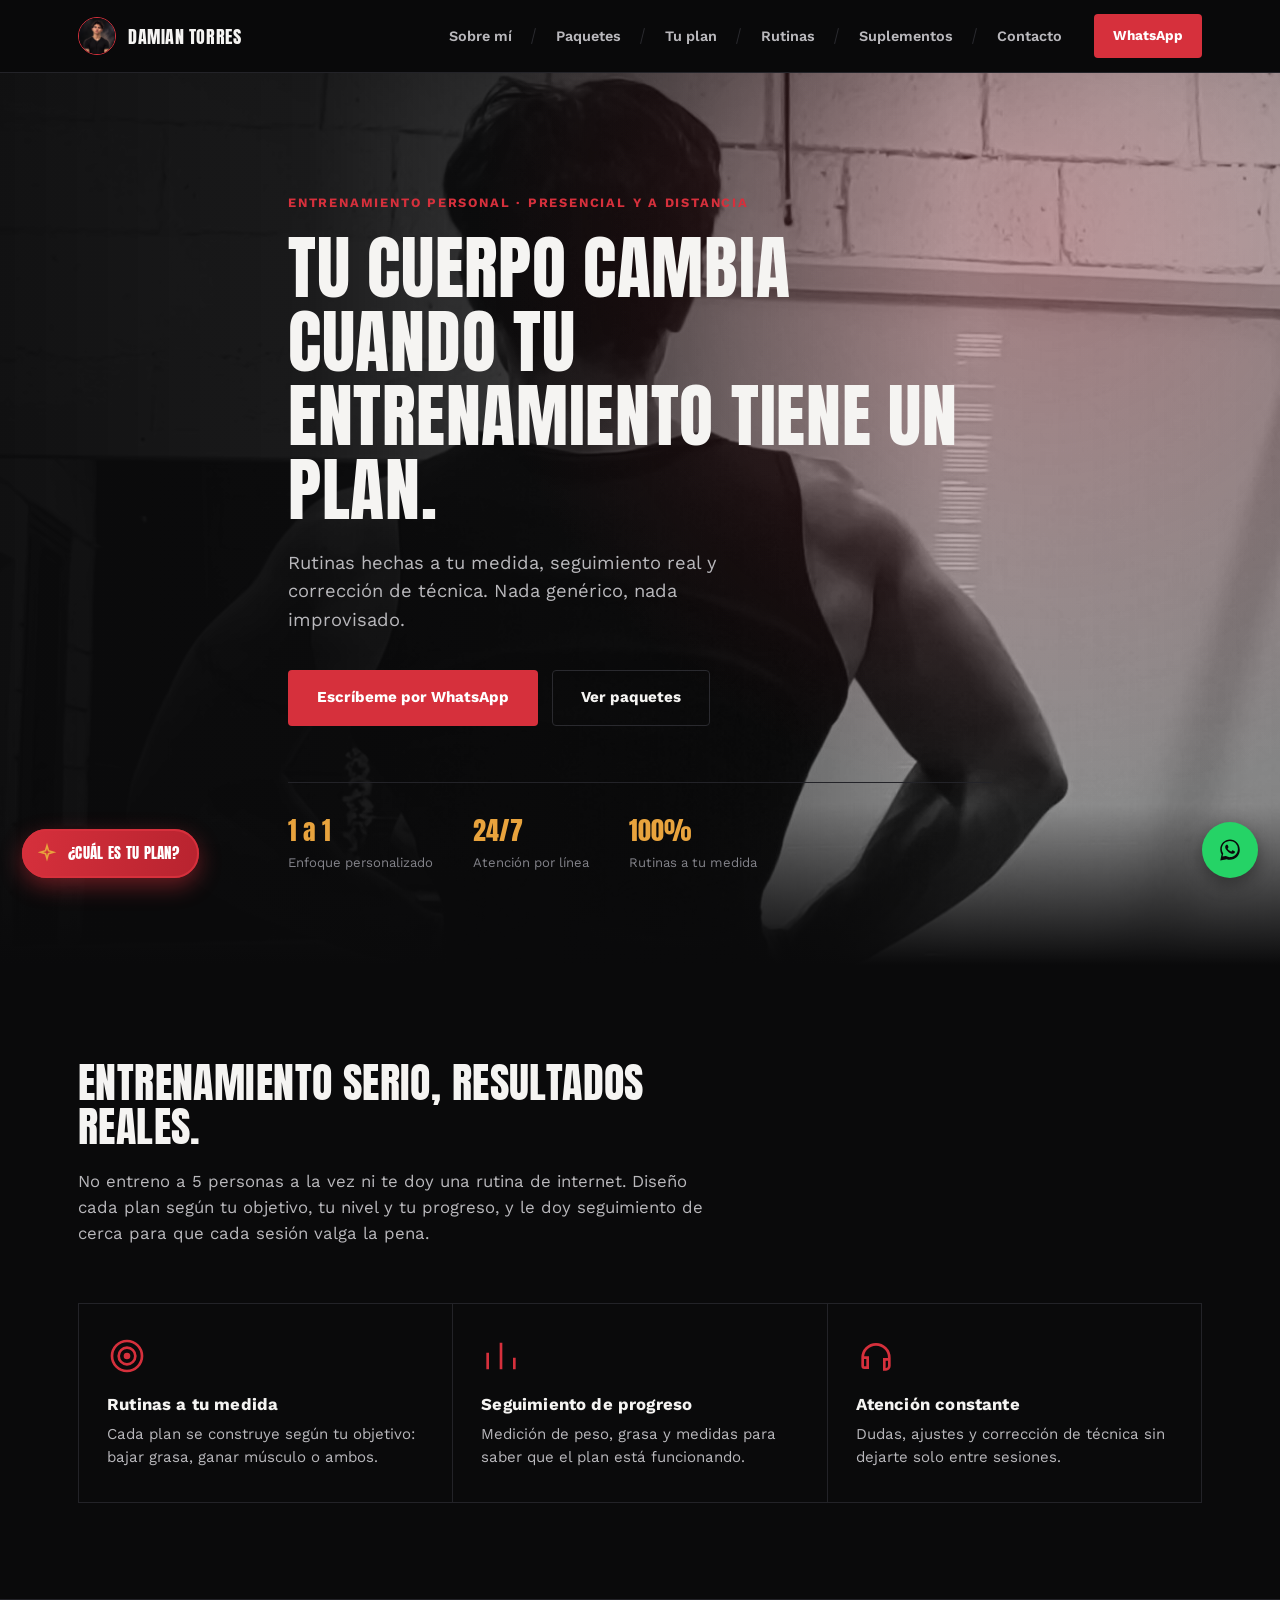
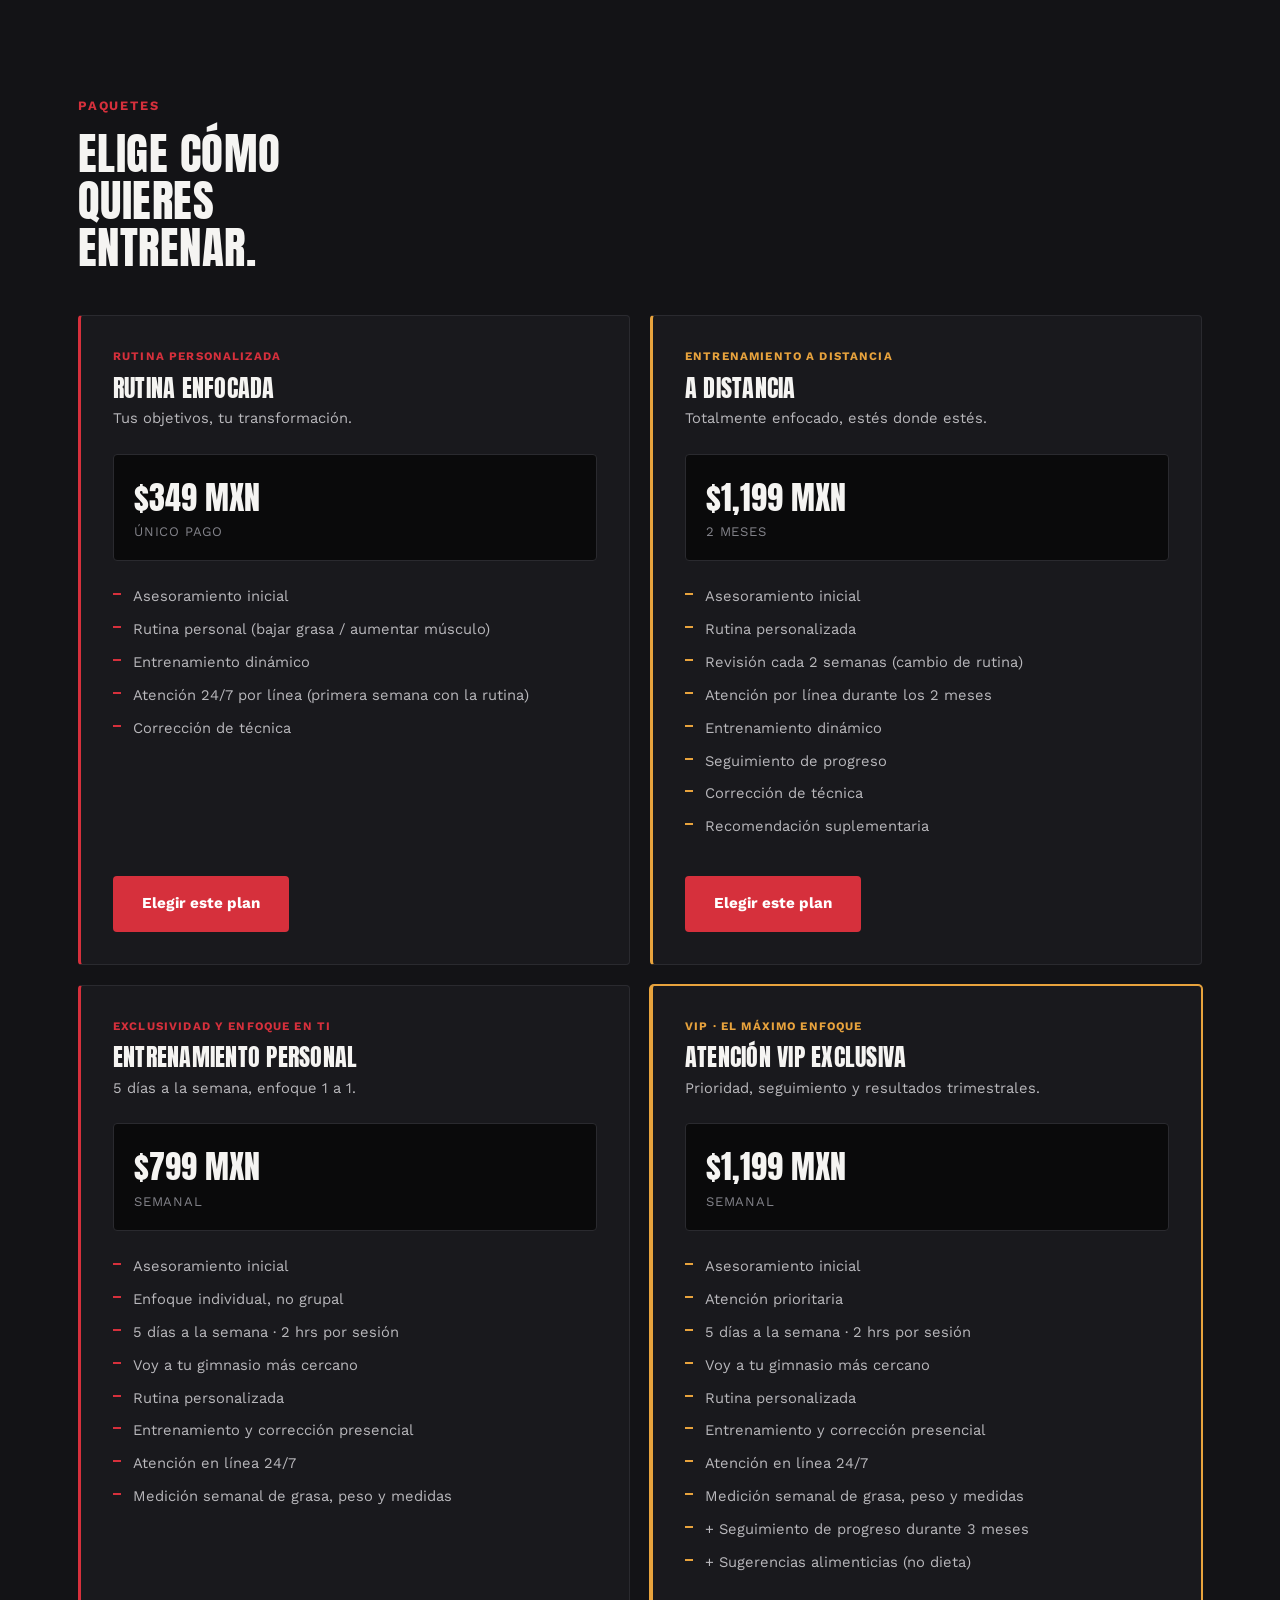
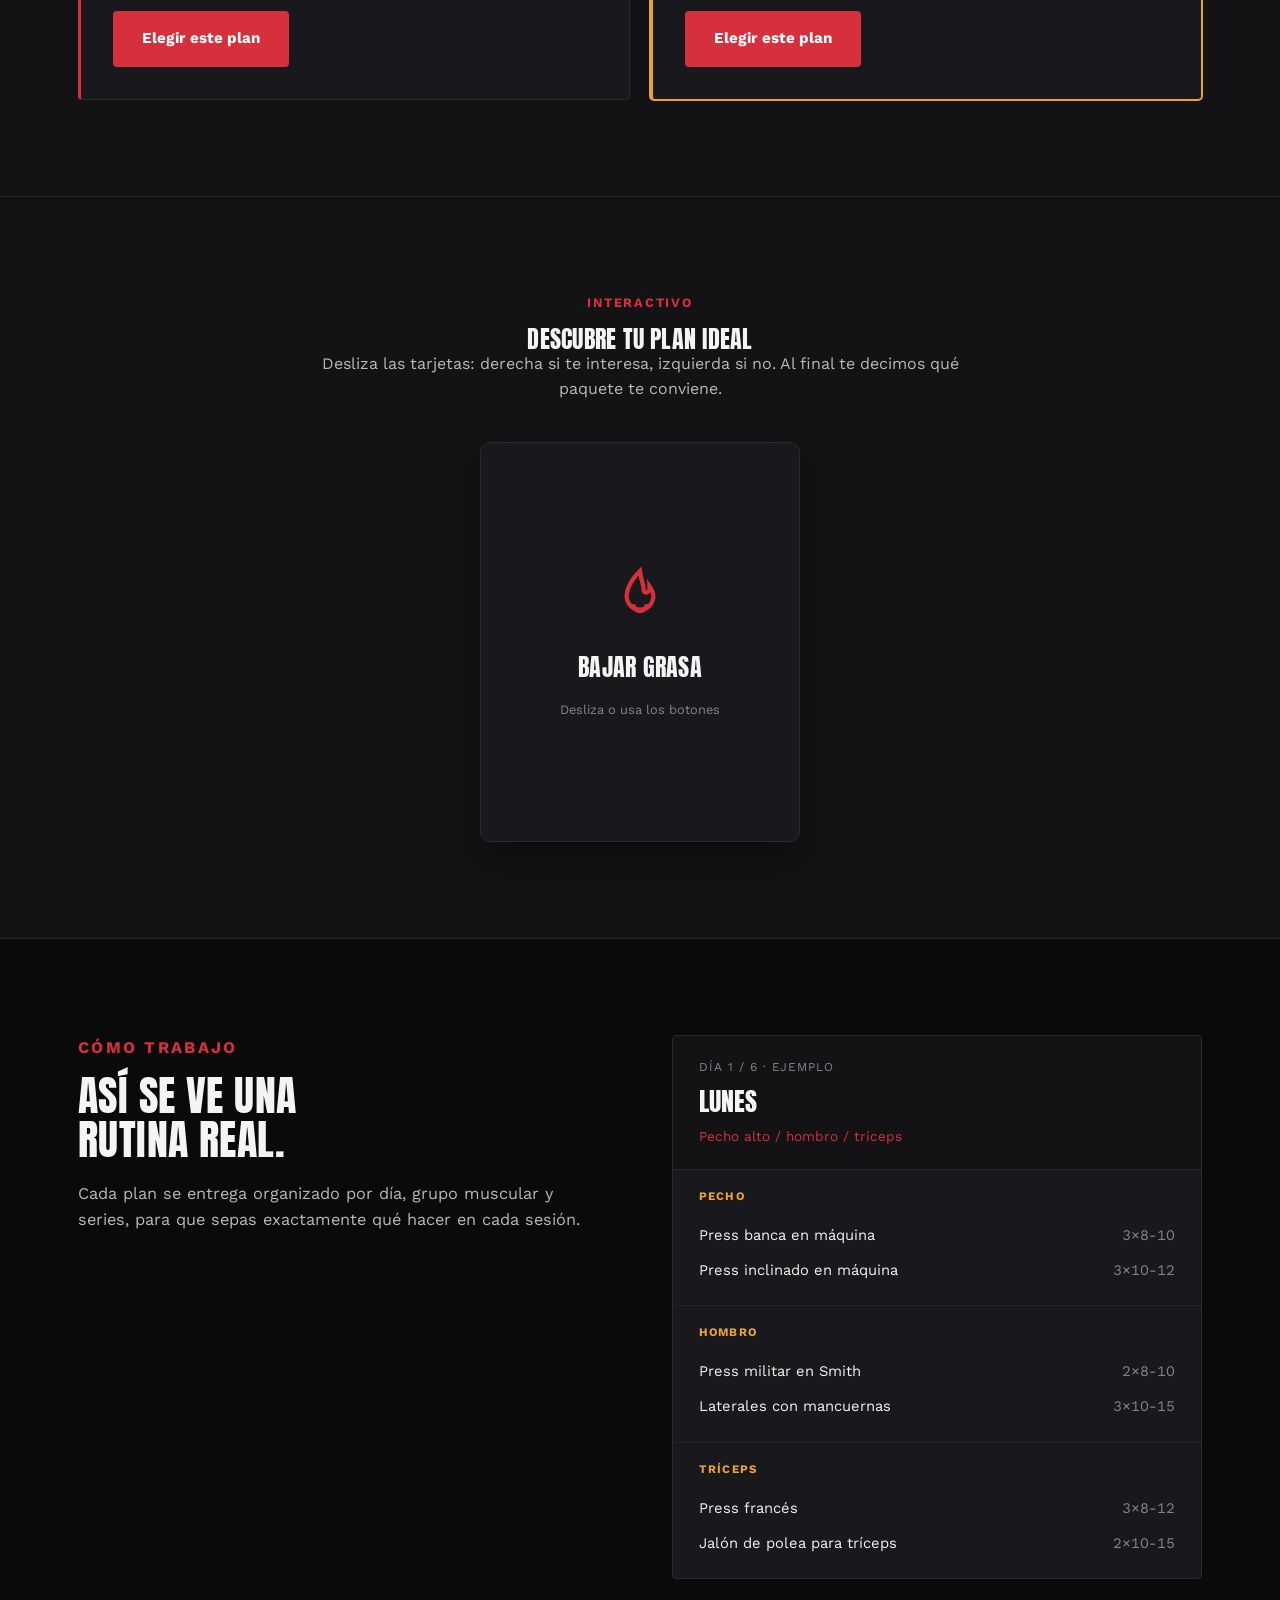
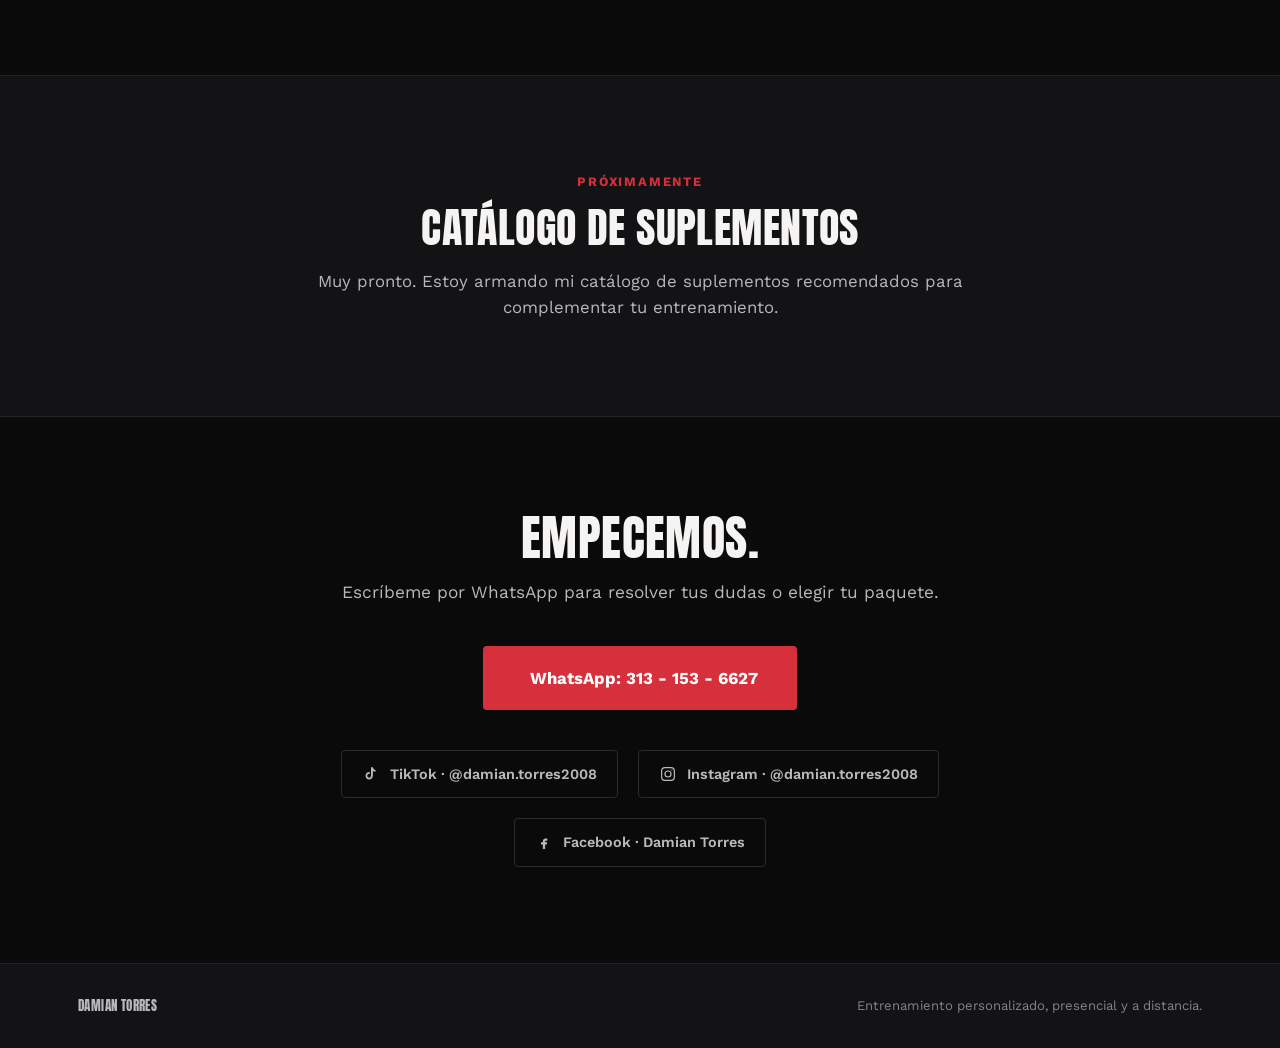
==== commit 601fd5ec: "Añadir juego interactivo" ====
--- a/index.html
+++ b/index.html
@@ -24,6 +24,7 @@
     <nav class="nav__links" id="navLinks">
       <a href="#sobre-mi">Sobre mí</a>
       <a href="#paquetes">Paquetes</a>
+      <a href="#juego">Tu plan</a>
       <a href="#rutina">Rutinas</a>
       <a href="#suplementos">Suplementos</a>
       <a href="#contacto">Contacto</a>
@@ -72,6 +73,19 @@
     </div>
   </section>
 
+  <!-- ============ JUEGO: DESCUBRE TU PLAN ============ -->
+  <section class="section section--alt" id="juego">
+    <div class="section__inner section__inner--center">
+      <p class="section__eyebrow">Interactivo</p>
+      <h2 id="gameTitle"></h2>
+      <p id="gameIntro"></p>
+
+      <div class="swipe" id="swipeApp">
+        <div class="swipe__stack" id="swipeStack"></div>
+      </div>
+    </div>
+  </section>
+
   <!-- ============ RUTINA PREVIEW ============ -->
   <section class="section" id="rutina">
     <div class="section__inner section__inner--split">
@@ -116,6 +130,14 @@
   <svg viewBox="0 0 32 32" width="26" height="26" fill="currentColor"><path d="M16.02 3C9.4 3 4 8.4 4 15.02c0 2.3.63 4.44 1.72 6.28L4 29l7.9-1.66a12 12 0 0 0 4.12.73h.01c6.62 0 12.02-5.4 12.02-12.02C28.05 8.4 22.65 3 16.02 3zm0 21.86h-.01a9.9 9.9 0 0 1-5.05-1.38l-.36-.21-3.75.79.8-3.66-.24-.38a9.86 9.86 0 0 1-1.51-5.2c0-5.46 4.45-9.9 9.93-9.9 2.65 0 5.14 1.03 7.01 2.9a9.85 9.85 0 0 1 2.9 7.01c0 5.47-4.45 9.93-9.72 9.93zm5.44-7.43c-.3-.15-1.76-.87-2.03-.97-.27-.1-.47-.15-.67.15-.2.3-.77.97-.94 1.17-.17.2-.35.22-.65.07-.3-.15-1.24-.46-2.36-1.46-.87-.78-1.46-1.74-1.63-2.04-.17-.3-.02-.46.13-.6.13-.13.3-.35.45-.52.15-.17.2-.3.3-.5.1-.2.05-.37-.02-.52-.07-.15-.67-1.62-.92-2.22-.24-.58-.49-.5-.67-.51h-.57c-.2 0-.52.07-.79.37s-1.04 1.02-1.04 2.48 1.07 2.87 1.22 3.07c.15.2 2.1 3.2 5.08 4.49.71.31 1.26.49 1.69.63.71.22 1.36.19 1.87.12.57-.09 1.76-.72 2.01-1.42.25-.7.25-1.3.17-1.42-.07-.13-.27-.2-.57-.35z"/></svg>
 </a>
 
+<a href="#juego" class="game-fab" id="gameFab">
+  <span class="game-fab__ring" aria-hidden="true"></span>
+  <span class="game-fab__icon" aria-hidden="true">
+    <svg viewBox="0 0 24 24" fill="none" stroke="currentColor" stroke-width="1.8"><path d="M12 3l1.6 5.4L19 10l-5.4 1.6L12 17l-1.6-5.4L5 10l5.4-1.6z"/></svg>
+  </span>
+  <span class="game-fab__text" id="gameFabText"></span>
+</a>
+
 <script src="content.js"></script>
 <script src="script.js"></script>
 </body>
--- a/style.css
+++ b/style.css
@@ -488,6 +488,179 @@
 }
 
 /* =========================================================================
+   SWIPE GAME — "Descubre tu plan"
+   ========================================================================= */
+.swipe {
+  margin-top: 40px;
+  display: flex;
+  flex-direction: column;
+  align-items: center;
+  gap: 28px;
+}
+
+.swipe__stack {
+  position: relative;
+  width: 100%;
+  max-width: 320px;
+  height: 400px;
+  touch-action: pan-y;
+}
+
+.swipe__card {
+  position: absolute;
+  inset: 0;
+  background: var(--card);
+  border: 1px solid var(--card-border);
+  border-radius: 10px;
+  display: flex;
+  flex-direction: column;
+  align-items: center;
+  justify-content: center;
+  text-align: center;
+  padding: 32px;
+  cursor: grab;
+  user-select: none;
+  box-shadow: 0 18px 40px rgba(0,0,0,0.35);
+  transition: transform 0.35s cubic-bezier(.2,.8,.2,1), opacity 0.35s ease, box-shadow 0.2s ease;
+}
+.swipe__card:active { cursor: grabbing; }
+.swipe__card.dragging { transition: none; }
+
+.swipe__card--flyout-right { transform: translate(560px, -40px) rotate(28deg) !important; opacity: 0; }
+.swipe__card--flyout-left  { transform: translate(-560px, -40px) rotate(-28deg) !important; opacity: 0; }
+
+.swipe__card-icon {
+  width: 64px;
+  height: 64px;
+  color: var(--red);
+  margin-bottom: 22px;
+}
+.swipe__card-label {
+  font-family: var(--font-display);
+  font-size: 1.5rem;
+  text-transform: uppercase;
+  letter-spacing: 0.01em;
+}
+.swipe__card-hint {
+  margin-top: 14px;
+  font-size: 0.8rem;
+  color: var(--gray-2);
+}
+
+.swipe__stamp {
+  position: absolute;
+  top: 26px;
+  padding: 6px 14px;
+  border: 3px solid;
+  border-radius: 6px;
+  font-family: var(--font-display);
+  font-size: 1.05rem;
+  letter-spacing: 0.06em;
+  text-transform: uppercase;
+  opacity: 0;
+  transition: opacity 0.1s ease;
+}
+.swipe__stamp--yes { right: 20px; border-color: var(--gold); color: var(--gold); transform: rotate(10deg); }
+.swipe__stamp--no  { left: 20px; border-color: var(--red); color: var(--red); transform: rotate(-10deg); }
+
+.swipe__controls {
+  display: flex;
+  gap: 22px;
+}
+.swipe__btn {
+  width: 56px;
+  height: 56px;
+  border-radius: 50%;
+  border: 1px solid var(--card-border);
+  background: var(--card);
+  color: var(--white);
+  font-size: 1.4rem;
+  display: flex;
+  align-items: center;
+  justify-content: center;
+  cursor: pointer;
+  transition: transform 0.15s ease, border-color 0.15s ease;
+}
+.swipe__btn:hover { transform: translateY(-2px); }
+.swipe__btn--no:hover { border-color: var(--red); color: var(--red); }
+.swipe__btn--yes:hover { border-color: var(--gold); color: var(--gold); }
+
+.swipe__progress {
+  font-size: 0.8rem;
+  color: var(--gray-2);
+  letter-spacing: 0.05em;
+}
+
+/* Gym question + result reuse the same card shell */
+.swipe__gym, .swipe__result {
+  width: 100%;
+  max-width: 380px;
+  background: var(--card);
+  border: 1px solid var(--card-border);
+  border-radius: 10px;
+  padding: 36px 30px;
+  text-align: center;
+}
+.swipe__gym h3, .swipe__result h3 {
+  font-family: var(--font-display);
+  font-size: 1.5rem;
+  text-transform: uppercase;
+  margin-bottom: 10px;
+}
+.swipe__gym p, .swipe__result p { font-size: 0.9rem; margin-bottom: 20px; }
+
+.swipe__input {
+  width: 100%;
+  padding: 14px 16px;
+  background: var(--bg);
+  border: 1px solid var(--card-border);
+  border-radius: var(--radius);
+  color: var(--white);
+  font-family: var(--font-body);
+  font-size: 0.95rem;
+  margin-bottom: 10px;
+}
+.swipe__input:focus { border-color: var(--red); outline: none; }
+.swipe__helper { font-size: 0.76rem !important; color: var(--gray-2) !important; margin-bottom: 20px !important; }
+
+.swipe__result {
+  animation: swipePop 0.4s cubic-bezier(.2,.8,.2,1);
+}
+@keyframes swipePop {
+  from { transform: scale(0.9); opacity: 0; }
+  to { transform: scale(1); opacity: 1; }
+}
+.swipe__result-tag {
+  font-size: 0.75rem;
+  font-weight: 700;
+  letter-spacing: 0.1em;
+  text-transform: uppercase;
+  color: var(--gold);
+  margin-bottom: 10px;
+}
+.swipe__result-package {
+  font-family: var(--font-display);
+  font-size: 1.9rem;
+  text-transform: uppercase;
+  margin-bottom: 14px;
+}
+.swipe__result-list {
+  font-size: 0.85rem;
+  color: var(--gray-1);
+  margin-bottom: 24px;
+}
+.swipe__restart {
+  display: block;
+  margin: 14px auto 0;
+  background: none;
+  border: none;
+  color: var(--gray-2);
+  font-size: 0.82rem;
+  text-decoration: underline;
+  cursor: pointer;
+}
+
+/* =========================================================================
    SUPPLEMENTS
    ========================================================================= */
 #supplementsTitle { font-size: clamp(1.9rem, 4vw, 2.6rem); margin-bottom: 18px; }
@@ -566,6 +739,76 @@
   transition: transform 0.15s ease;
 }
 .whatsapp-fab:hover { transform: scale(1.06); }
+
+/* =========================================================================
+   GAME FLOATING BUTTON — llamativo, lleva directo a la sección del juego
+   ========================================================================= */
+.game-fab {
+  position: fixed;
+  left: 22px;
+  bottom: 22px;
+  z-index: 60;
+  display: flex;
+  align-items: center;
+  gap: 10px;
+  padding: 13px 20px 13px 14px;
+  border-radius: 999px;
+  background: linear-gradient(100deg, var(--red) 0%, #b8232f 100%);
+  color: #fff;
+  box-shadow: 0 8px 22px rgba(214, 48, 60, 0.45);
+  overflow: visible;
+  transition: transform 0.2s ease, box-shadow 0.2s ease;
+}
+.game-fab:hover {
+  transform: translateY(-2px) scale(1.03);
+  box-shadow: 0 12px 28px rgba(214, 48, 60, 0.55);
+}
+
+.game-fab__ring {
+  position: absolute;
+  inset: 0;
+  border-radius: 999px;
+  border: 2px solid var(--red);
+  animation: gameFabPulse 2.2s ease-out infinite;
+  pointer-events: none;
+}
+@keyframes gameFabPulse {
+  0%   { transform: scale(1); opacity: 0.6; }
+  80%  { transform: scale(1.35); opacity: 0; }
+  100% { transform: scale(1.35); opacity: 0; }
+}
+@media (prefers-reduced-motion: reduce) {
+  .game-fab__ring { animation: none; }
+}
+
+.game-fab__icon {
+  width: 22px;
+  height: 22px;
+  flex-shrink: 0;
+  color: var(--gold);
+  animation: gameFabSpark 2.6s ease-in-out infinite;
+}
+@keyframes gameFabSpark {
+  0%, 100% { transform: rotate(0deg) scale(1); }
+  50% { transform: rotate(-12deg) scale(1.15); }
+}
+
+.game-fab__text {
+  font-family: var(--font-display);
+  font-size: 0.92rem;
+  letter-spacing: 0.02em;
+  text-transform: uppercase;
+  white-space: nowrap;
+}
+
+@media (max-width: 640px) {
+  .game-fab {
+    left: 14px;
+    bottom: 14px;
+    padding: 12px;
+  }
+  .game-fab__text { display: none; }
+}
 
 /* =========================================================================
    RESPONSIVE
@@ -610,4 +853,5 @@
   .section__inner { padding: 0 20px; }
   .hero__inner { padding: 0 20px; }
   .package { padding: 24px; }
-}
+  .swipe__stack { height: 360px; }
+}
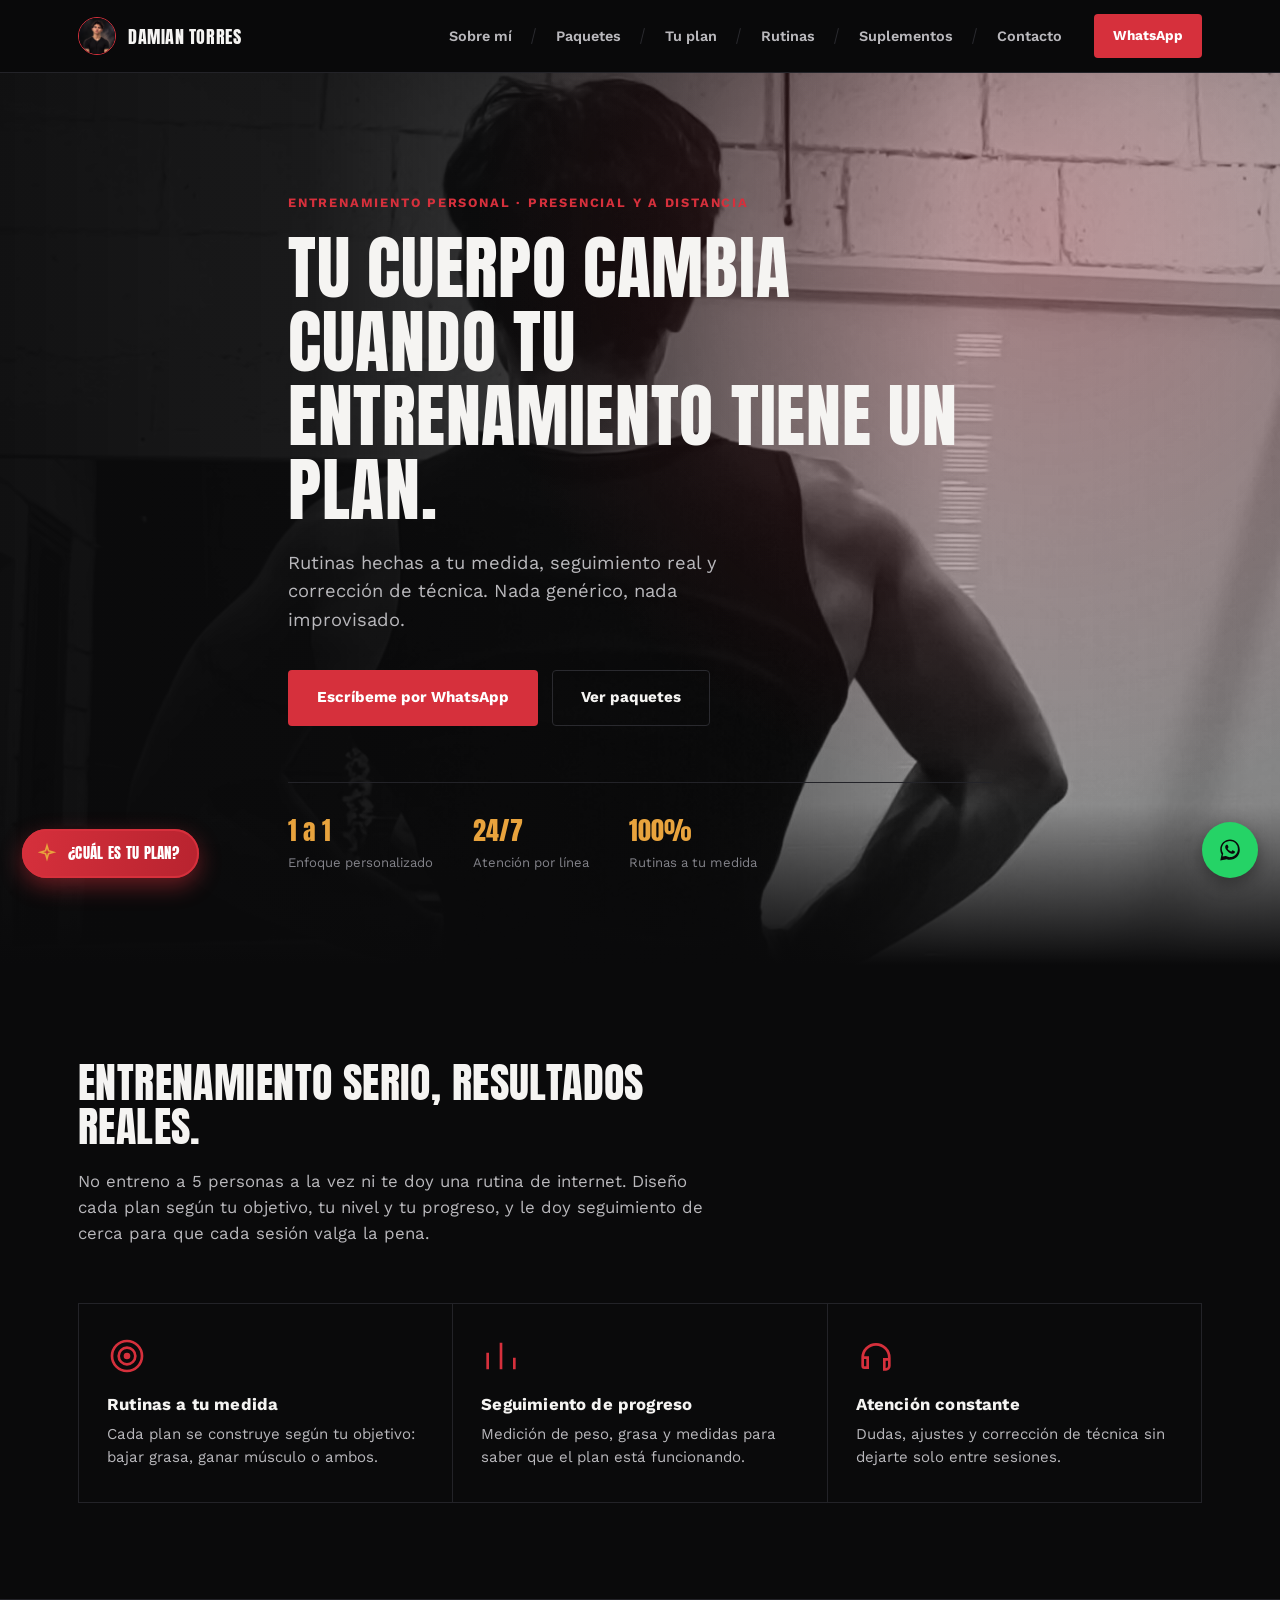
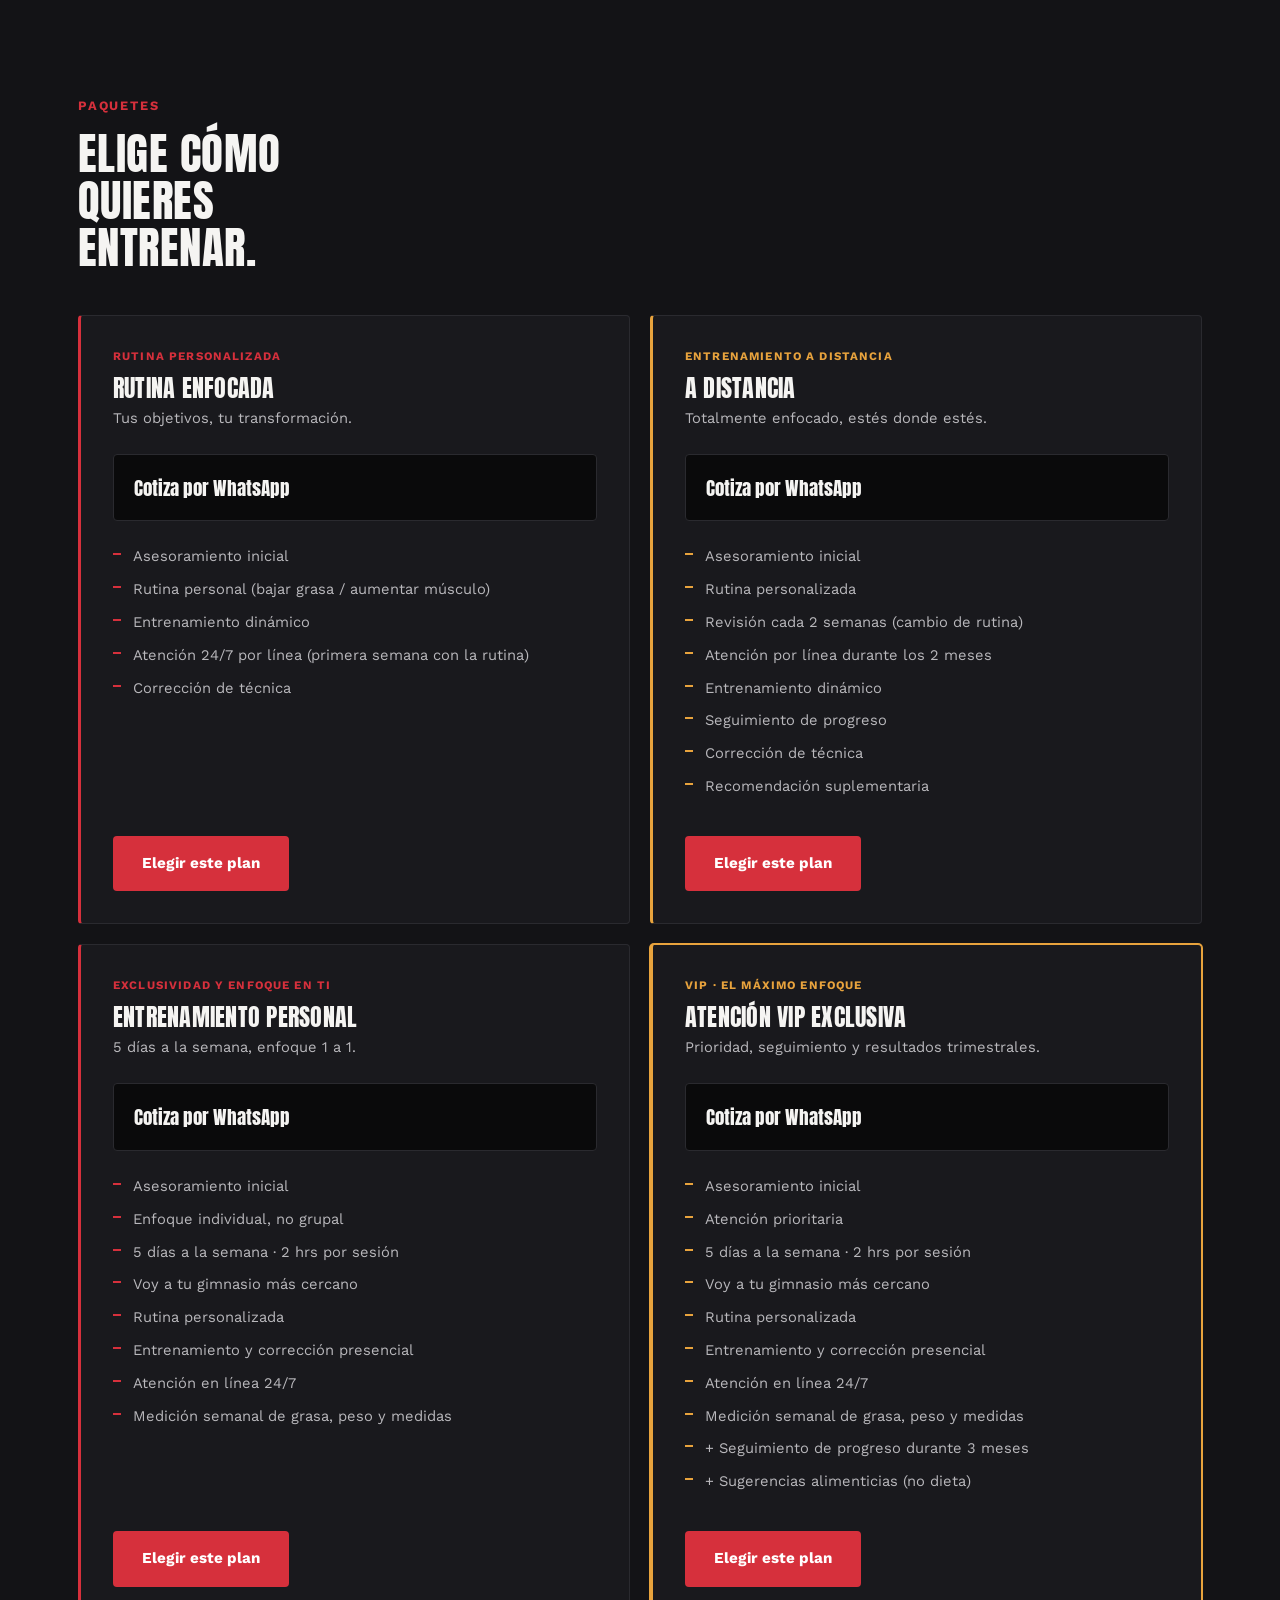
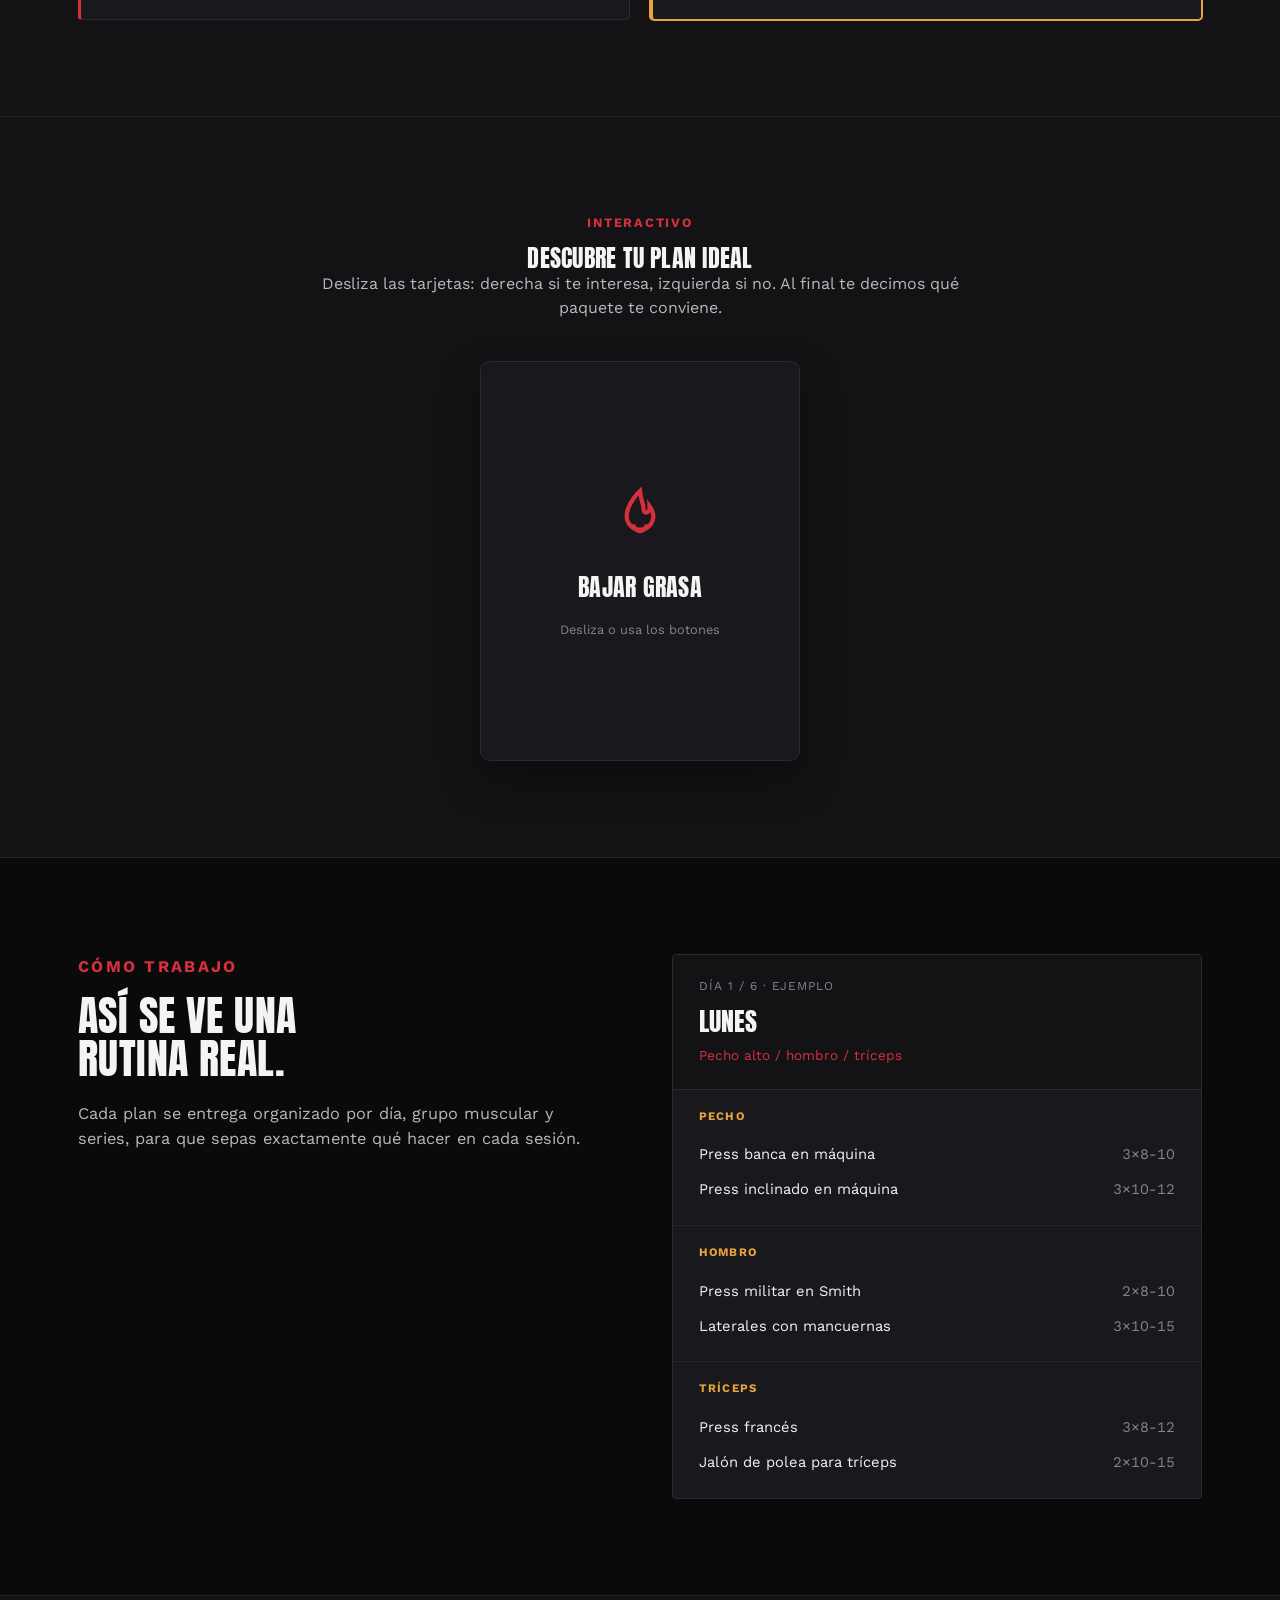
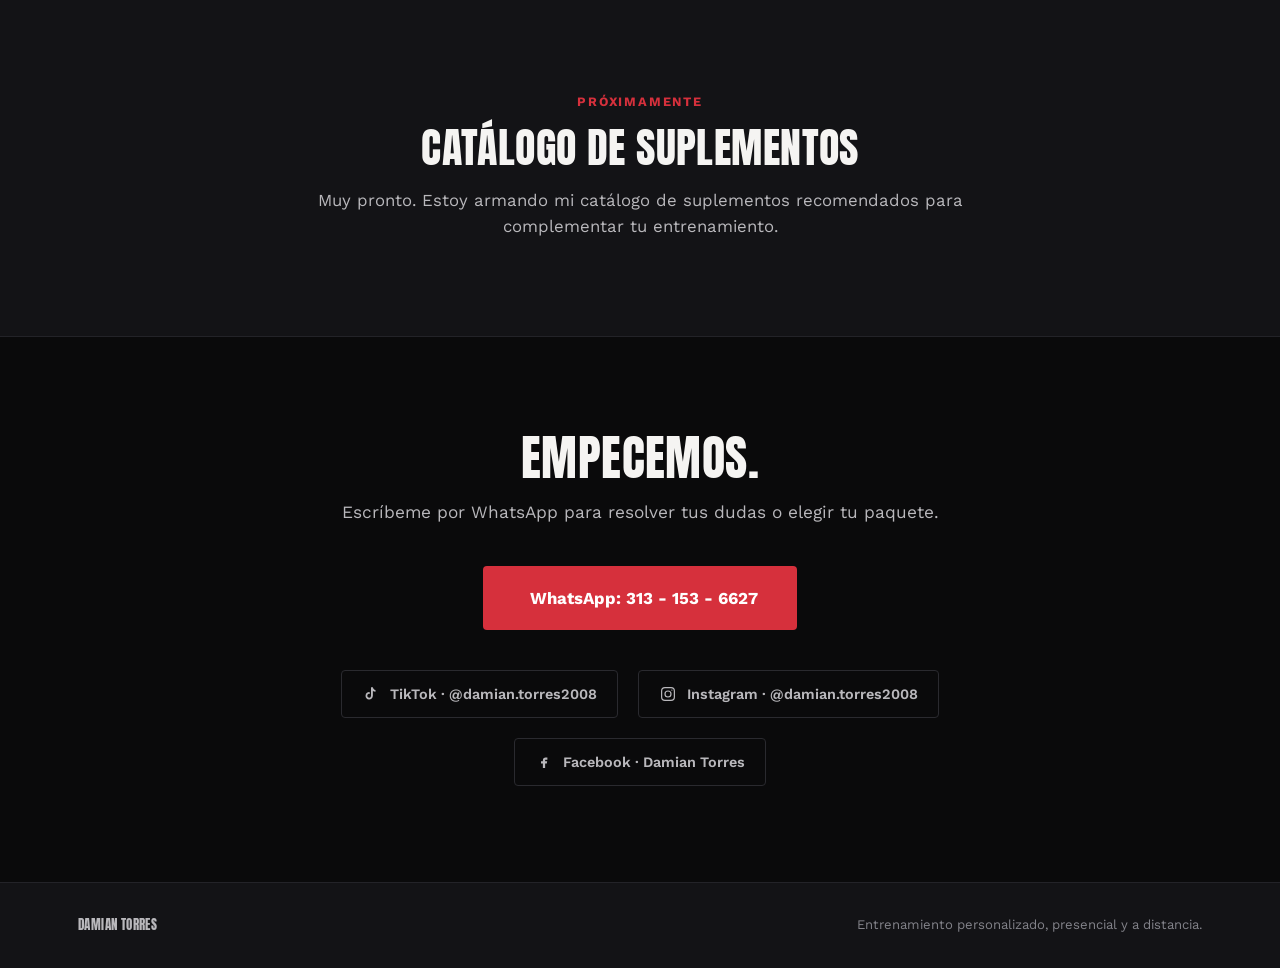
==== commit e6a466c4: "Agregar Tarjeta Tag Analytics" ====
--- a/index.html
+++ b/index.html
@@ -1,6 +1,16 @@
 <!DOCTYPE html>
 <html lang="es">
 <head>
+<!-- Google tag (gtag.js) -->
+<script async src="https://www.googletagmanager.com/gtag/js?id=G-W892HEVR0S"></script>
+<script>
+  window.dataLayer = window.dataLayer || [];
+  function gtag(){dataLayer.push(arguments);}
+  gtag('js', new Date());
+
+  gtag('config', 'G-W892HEVR0S');
+</script>
+  
 <meta charset="UTF-8">
 <meta name="viewport" content="width=device-width, initial-scale=1.0">
 <title>Damian Torres — Coach de Entrenamiento</title>
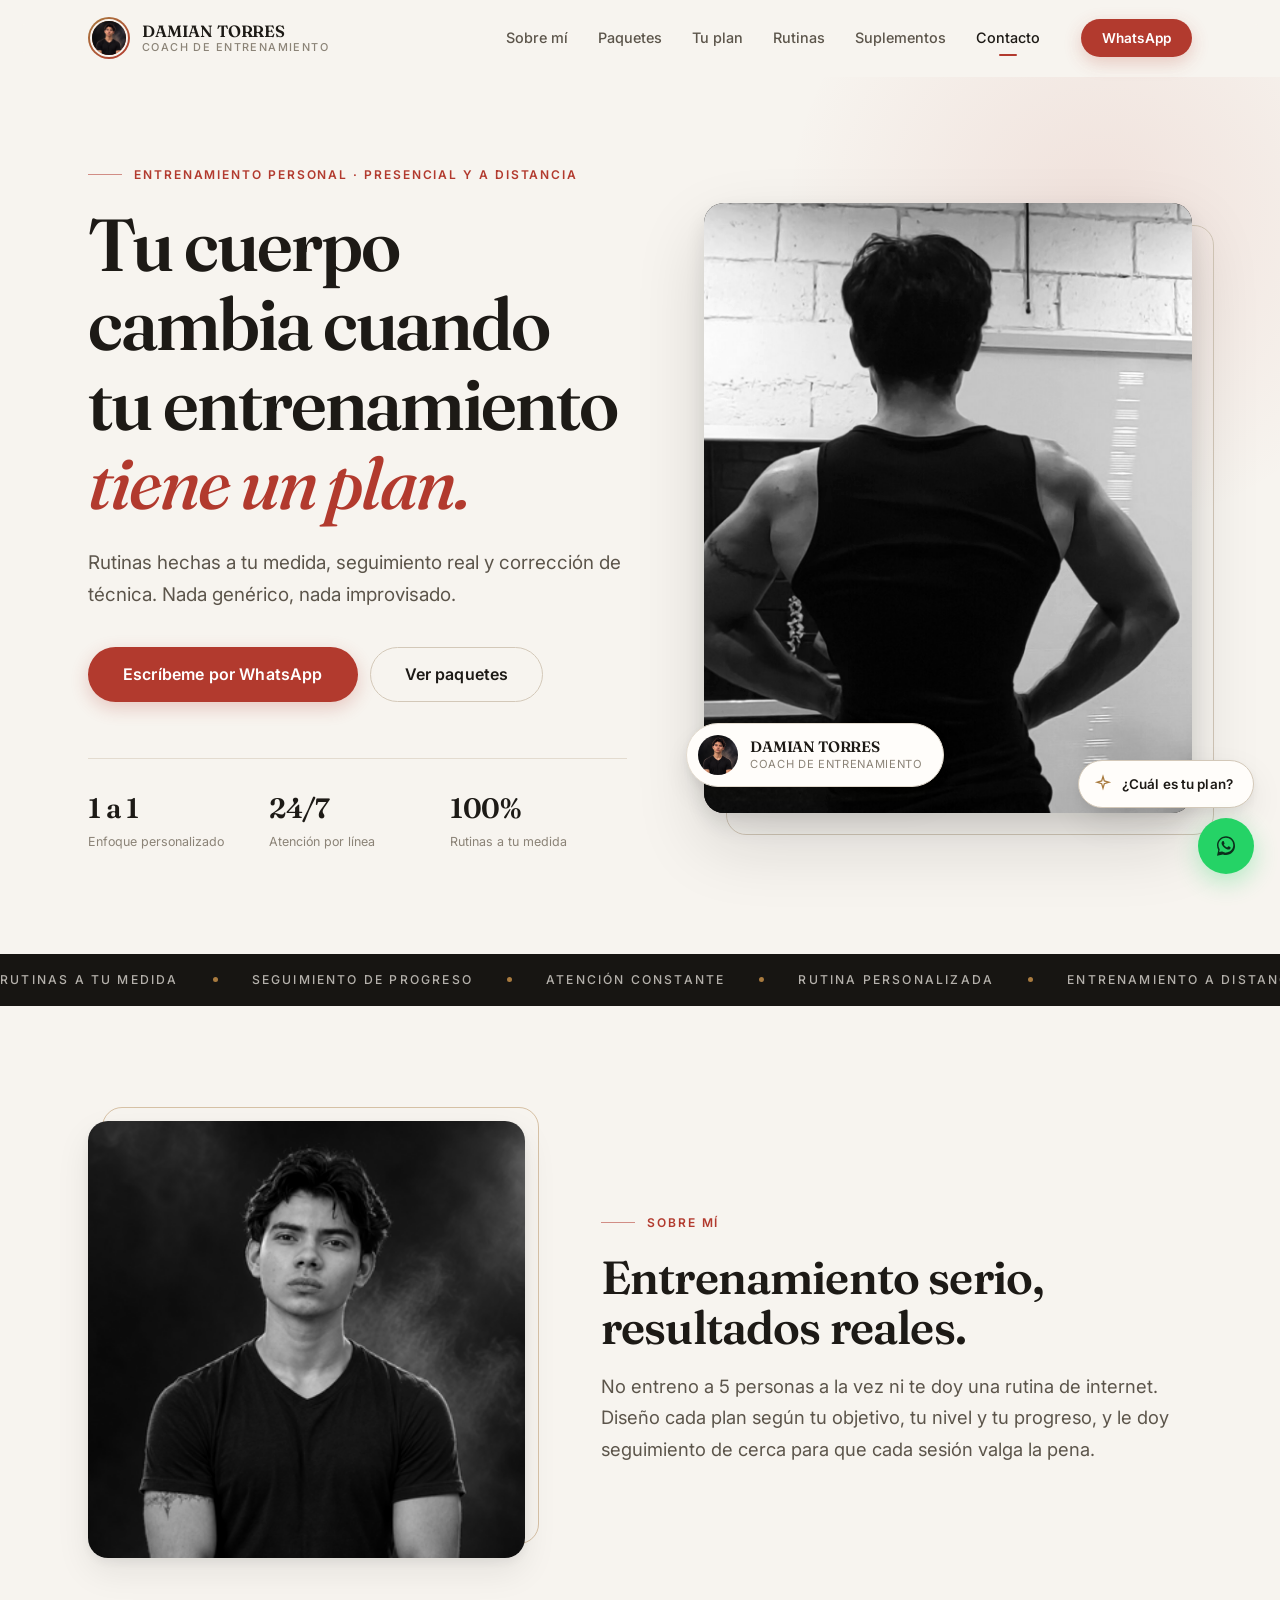
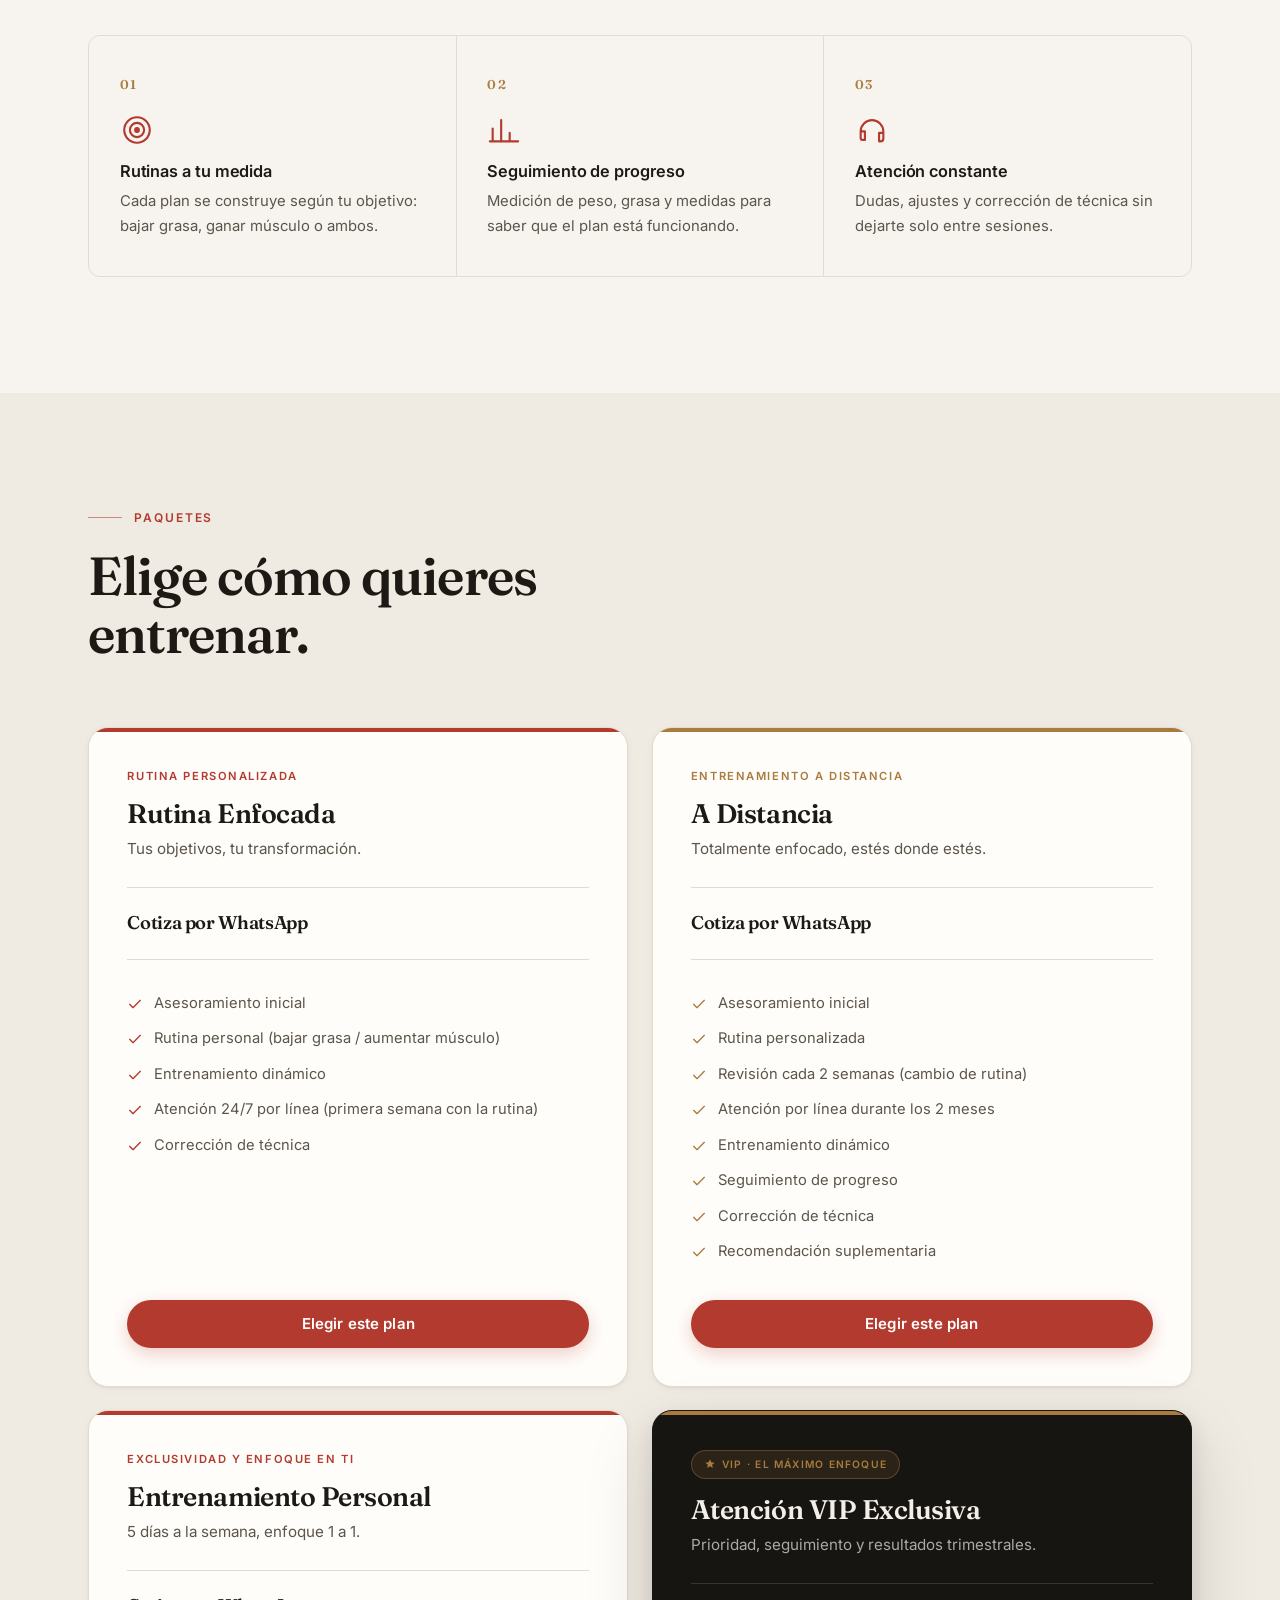
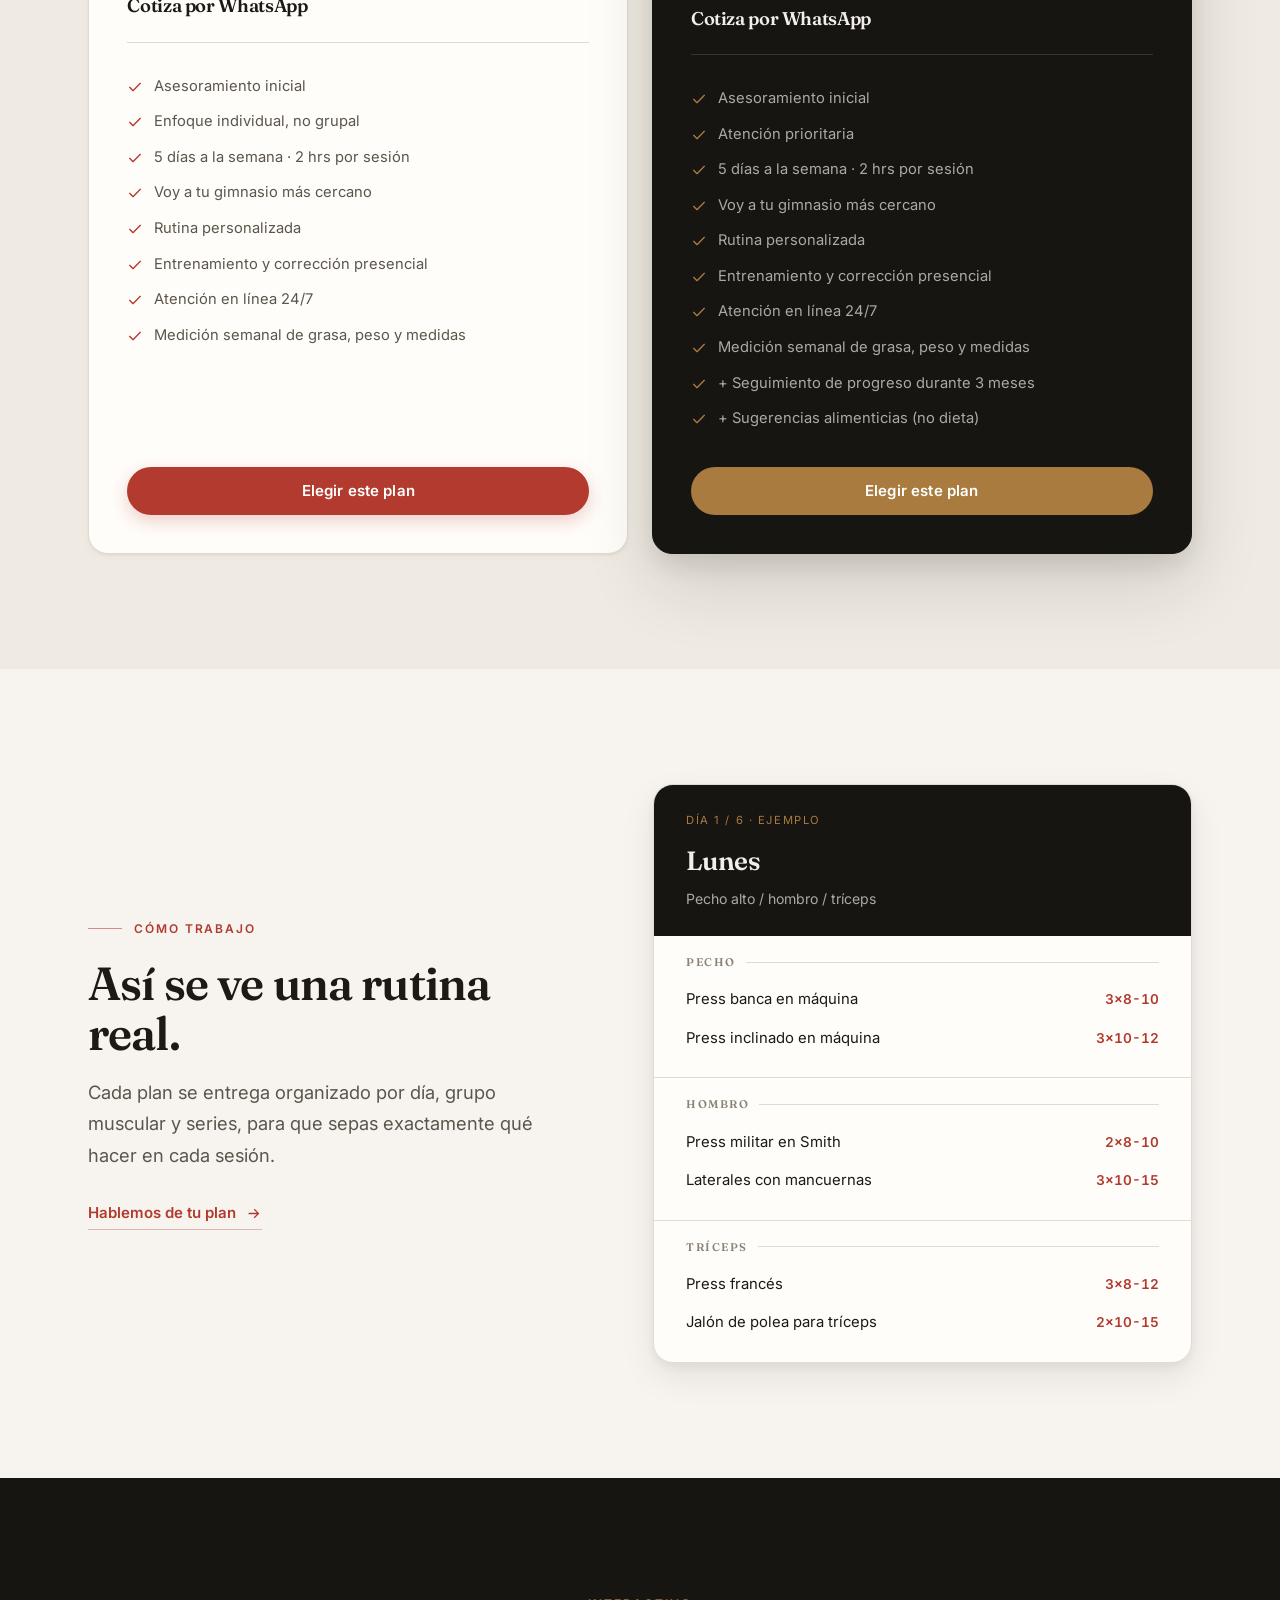
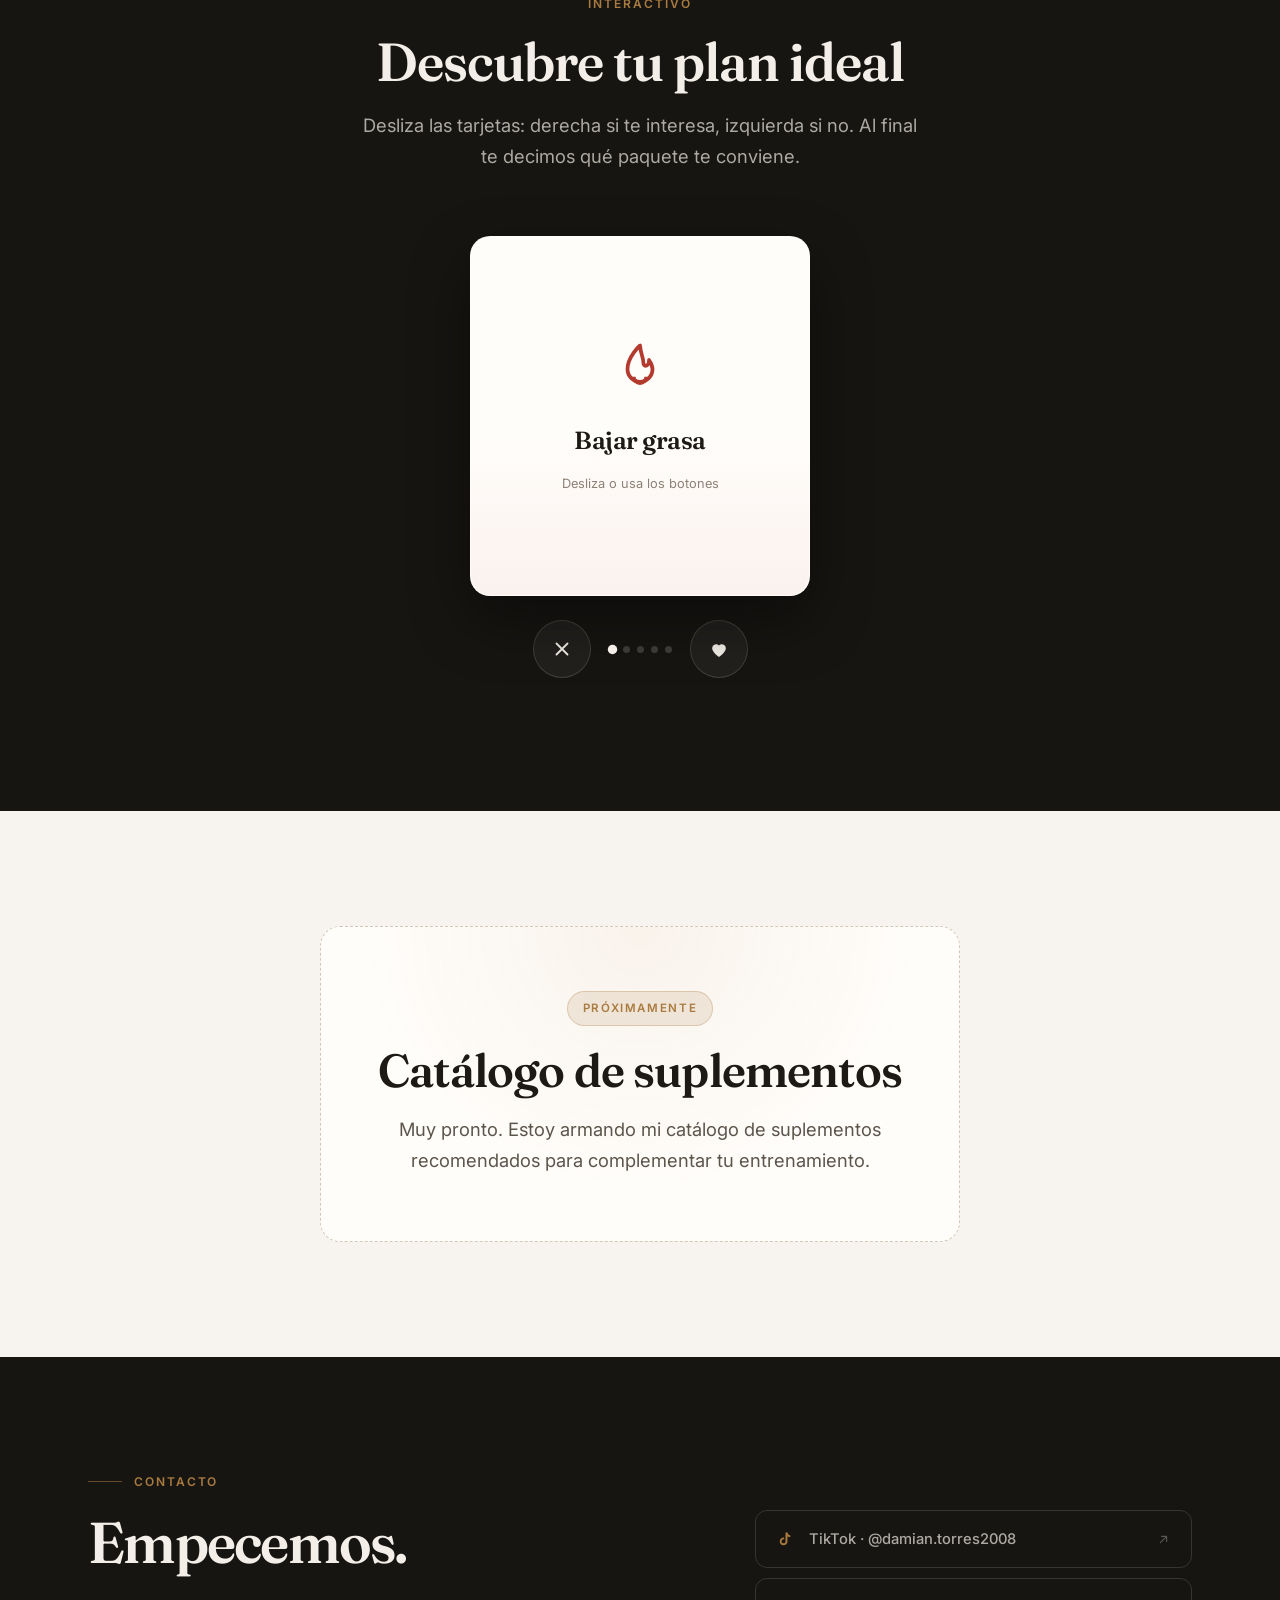
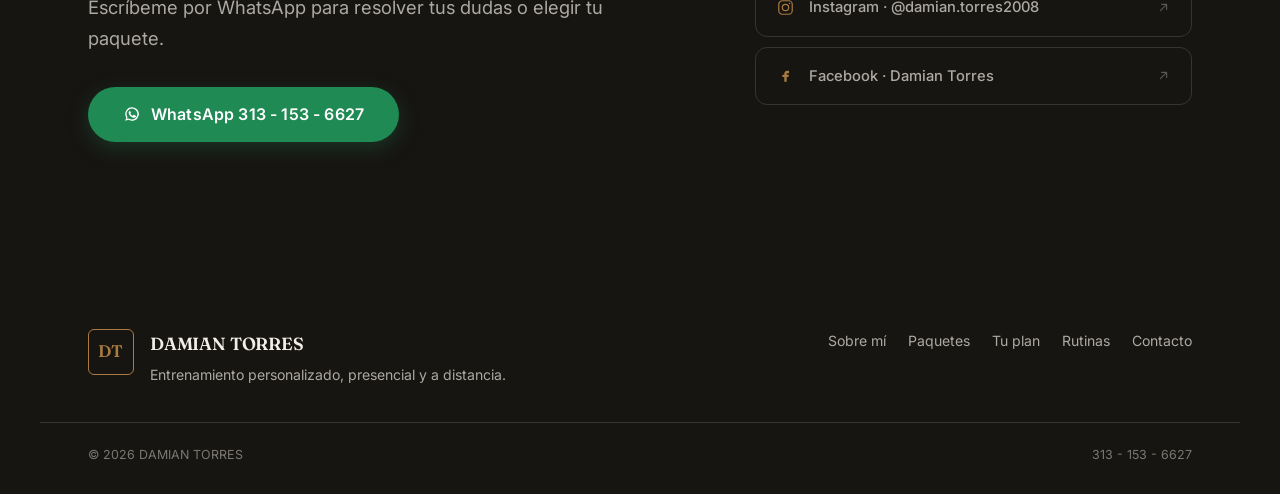
==== commit cd1367fd: "Rediseño profesional de la interfaz: dirección editorial cálida Reorganiza y rediseña por completo l" ====
--- a/index.html
+++ b/index.html
@@ -10,28 +10,45 @@
 
   gtag('config', 'G-W892HEVR0S');
 </script>
-  
+
 <meta charset="UTF-8">
 <meta name="viewport" content="width=device-width, initial-scale=1.0">
 <title>Damian Torres — Coach de Entrenamiento</title>
 <meta name="description" content="Entrenamiento personalizado, presencial y a distancia. Rutinas a tu medida, seguimiento real y corrección de técnica.">
-
+<meta name="theme-color" content="#171512">
+
+<meta property="og:type" content="website">
+<meta property="og:title" content="Damian Torres — Coach de Entrenamiento">
+<meta property="og:description" content="Entrenamiento personalizado, presencial y a distancia. Rutinas a tu medida, seguimiento real y corrección de técnica.">
+<meta property="og:image" content="img/perfil.png">
+
+<link rel="icon" href="img/perfil.png">
 <link rel="preconnect" href="https://fonts.googleapis.com">
 <link rel="preconnect" href="https://fonts.gstatic.com" crossorigin>
-<link href="https://fonts.googleapis.com/css2?family=Anton&family=Work+Sans:wght@400;500;600;700;800&display=swap" rel="stylesheet">
+<link href="https://fonts.googleapis.com/css2?family=Fraunces:opsz,wght@9..144,400;9..144,500;9..144,600;9..144,700&family=Inter:wght@400;500;600;700&display=swap" rel="stylesheet">
 
 <link rel="stylesheet" href="style.css">
 </head>
 <body>
 
-<!-- ============ NAV ============ -->
+<a href="#top" class="skip-link">Saltar al contenido</a>
+
+<!-- ============================================================
+     NAV
+     ============================================================ -->
 <header class="nav" id="nav">
   <div class="nav__inner">
     <a href="#top" class="nav__brand-link">
-      <img src="img/perfil.png" alt="" class="nav__avatar">
-      <span class="nav__brand" id="navBrand"></span>
+      <span class="nav__avatar-wrap">
+        <img src="img/perfil.png" alt="" class="nav__avatar">
+      </span>
+      <span class="nav__brand-text">
+        <span class="nav__brand" id="navBrand"></span>
+        <span class="nav__role" id="navRole"></span>
+      </span>
     </a>
-    <nav class="nav__links" id="navLinks">
+
+    <nav class="nav__links" id="navLinks" aria-label="Navegación principal">
       <a href="#sobre-mi">Sobre mí</a>
       <a href="#paquetes">Paquetes</a>
       <a href="#juego">Tu plan</a>
@@ -39,8 +56,10 @@
       <a href="#suplementos">Suplementos</a>
       <a href="#contacto">Contacto</a>
     </nav>
-    <a href="#" class="btn btn--primary btn--sm" id="navCta">WhatsApp</a>
-    <button class="nav__toggle" id="navToggle" aria-label="Abrir menú">
+
+    <a href="#" class="btn btn--primary btn--sm nav__cta" id="navCta">WhatsApp</a>
+
+    <button class="nav__toggle" id="navToggle" aria-label="Abrir menú" aria-expanded="false" aria-controls="navLinks">
       <span></span><span></span><span></span>
     </button>
   </div>
@@ -48,105 +67,197 @@
 
 <main id="top">
 
-  <!-- ============ HERO ============ -->
+  <!-- ============================================================
+       HERO
+       ============================================================ -->
   <section class="hero">
-    <div class="hero__bg" aria-hidden="true"></div>
-    <div class="hero__inner">
-      <p class="eyebrow" id="heroEyebrow"></p>
-      <h1 class="hero__headline" id="heroHeadline"></h1>
-      <p class="hero__sub" id="heroSub"></p>
-      <div class="hero__ctas">
-        <a href="#" class="btn btn--primary" id="heroCtaPrimary"></a>
-        <a href="#paquetes" class="btn btn--ghost" id="heroCtaSecondary"></a>
-      </div>
-      <div class="hero__stats" id="heroStats"></div>
-    </div>
-  </section>
-
-  <!-- ============ SOBRE MÍ ============ -->
+    <span class="hero__wash" aria-hidden="true"></span>
+
+    <div class="hero__grid">
+      <div class="hero__content reveal">
+        <p class="eyebrow"><span class="eyebrow__rule" aria-hidden="true"></span><span id="heroEyebrow"></span></p>
+        <h1 class="hero__headline" id="heroHeadline"></h1>
+        <p class="hero__sub" id="heroSub"></p>
+
+        <div class="hero__ctas">
+          <a href="#" class="btn btn--primary btn--lg" id="heroCtaPrimary"></a>
+          <a href="#paquetes" class="btn btn--outline btn--lg" id="heroCtaSecondary"></a>
+        </div>
+
+        <ul class="hero__stats" id="heroStats"></ul>
+      </div>
+
+      <figure class="hero__media reveal reveal--delay">
+        <span class="hero__media-frame" aria-hidden="true"></span>
+        <div class="hero__media-img">
+          <img src="img/hero-bg.jpg" alt="Damian Torres entrenando en el gimnasio" loading="eager">
+        </div>
+        <figcaption class="hero__badge">
+          <img src="img/perfil.png" alt="" class="hero__badge-avatar">
+          <span class="hero__badge-text">
+            <strong id="heroBadgeName"></strong>
+            <small id="heroBadgeRole"></small>
+          </span>
+        </figcaption>
+      </figure>
+    </div>
+  </section>
+
+  <!-- ============================================================
+       TIRA DE VALORES
+       ============================================================ -->
+  <div class="strip" aria-hidden="true">
+    <div class="strip__track" id="stripTrack"></div>
+  </div>
+
+  <!-- ============================================================
+       SOBRE MÍ
+       ============================================================ -->
   <section class="section" id="sobre-mi">
-    <div class="section__inner">
-      <div class="about__intro">
-        <h2 id="aboutTitle"></h2>
-        <p id="aboutText"></p>
-      </div>
-      <div class="about__pillars" id="aboutPillars"></div>
-    </div>
-  </section>
-
-  <!-- ============ PAQUETES ============ -->
+    <div class="container">
+      <div class="about__grid">
+        <figure class="about__portrait reveal">
+          <img src="img/perfil.png" alt="Retrato de Damian Torres">
+          <span class="about__portrait-frame" aria-hidden="true"></span>
+        </figure>
+
+        <div class="about__body reveal reveal--delay">
+          <p class="section__eyebrow"><span class="eyebrow__rule" aria-hidden="true"></span>Sobre mí</p>
+          <h2 class="section__title" id="aboutTitle"></h2>
+          <p class="lead" id="aboutText"></p>
+        </div>
+      </div>
+
+      <div class="pillars" id="aboutPillars"></div>
+    </div>
+  </section>
+
+  <!-- ============================================================
+       PAQUETES
+       ============================================================ -->
   <section class="section section--alt" id="paquetes">
-    <div class="section__inner">
-      <p class="section__eyebrow">Paquetes</p>
-      <h2 class="section__title">Elige cómo quieres entrenar.</h2>
+    <div class="container">
+      <header class="section__head reveal">
+        <p class="section__eyebrow"><span class="eyebrow__rule" aria-hidden="true"></span>Paquetes</p>
+        <h2 class="section__title section__title--lg">Elige cómo quieres entrenar.</h2>
+      </header>
+
       <div class="packages" id="packagesGrid"></div>
     </div>
   </section>
 
-  <!-- ============ JUEGO: DESCUBRE TU PLAN ============ -->
-  <section class="section section--alt" id="juego">
-    <div class="section__inner section__inner--center">
-      <p class="section__eyebrow">Interactivo</p>
-      <h2 id="gameTitle"></h2>
-      <p id="gameIntro"></p>
-
-      <div class="swipe" id="swipeApp">
+  <!-- ============================================================
+       MÉTODO / RUTINA
+       ============================================================ -->
+  <section class="section" id="rutina">
+    <div class="container">
+      <div class="routine__grid">
+        <div class="routine__copy reveal">
+          <p class="section__eyebrow"><span class="eyebrow__rule" aria-hidden="true"></span>Cómo trabajo</p>
+          <h2 class="section__title" id="routineTitle"></h2>
+          <p class="lead" id="routineText"></p>
+          <a href="#contacto" class="link-arrow">Hablemos de tu plan
+            <svg viewBox="0 0 24 24" fill="none" stroke="currentColor" stroke-width="1.8" aria-hidden="true"><path d="M5 12h14M13 6l6 6-6 6"/></svg>
+          </a>
+        </div>
+
+        <div class="routine__card reveal reveal--delay" id="routineCard"></div>
+      </div>
+    </div>
+  </section>
+
+  <!-- ============================================================
+       JUEGO — DESCUBRE TU PLAN
+       ============================================================ -->
+  <section class="section section--ink" id="juego">
+    <div class="container">
+      <header class="section__head section__head--center reveal">
+        <p class="section__eyebrow section__eyebrow--center">Interactivo</p>
+        <h2 class="section__title section__title--lg" id="gameTitle"></h2>
+        <p class="lead" id="gameIntro"></p>
+      </header>
+
+      <div class="swipe reveal" id="swipeApp">
         <div class="swipe__stack" id="swipeStack"></div>
       </div>
     </div>
   </section>
 
-  <!-- ============ RUTINA PREVIEW ============ -->
-  <section class="section" id="rutina">
-    <div class="section__inner section__inner--split">
-      <div class="routine__copy">
-        <p class="section__eyebrow">Cómo trabajo</p>
-        <h2 id="routineTitle"></h2>
-        <p id="routineText"></p>
-      </div>
-      <div class="routine__card" id="routineCard"></div>
-    </div>
-  </section>
-
-  <!-- ============ SUPLEMENTOS ============ -->
-  <section class="section section--alt" id="suplementos">
-    <div class="section__inner section__inner--center">
-      <p class="section__eyebrow">Próximamente</p>
-      <h2 id="supplementsTitle"></h2>
-      <p id="supplementsText"></p>
-    </div>
-  </section>
-
-  <!-- ============ CONTACTO ============ -->
-  <section class="section contact" id="contacto">
-    <div class="section__inner section__inner--center">
-      <h2 id="contactTitle"></h2>
-      <p id="contactText"></p>
-      <a href="#" class="btn btn--primary btn--lg" id="contactWhatsapp"></a>
-      <div class="contact__socials" id="contactSocials"></div>
+  <!-- ============================================================
+       SUPLEMENTOS
+       ============================================================ -->
+  <section class="section" id="suplementos">
+    <div class="container">
+      <div class="supplements reveal">
+        <span class="badge">Próximamente</span>
+        <h2 class="section__title" id="supplementsTitle"></h2>
+        <p class="lead" id="supplementsText"></p>
+      </div>
+    </div>
+  </section>
+
+  <!-- ============================================================
+       CONTACTO
+       ============================================================ -->
+  <section class="section section--ink contact" id="contacto">
+    <div class="container">
+      <div class="contact__grid">
+        <div class="contact__copy reveal">
+          <p class="section__eyebrow"><span class="eyebrow__rule" aria-hidden="true"></span>Contacto</p>
+          <h2 class="contact__title" id="contactTitle"></h2>
+          <p class="lead" id="contactText"></p>
+          <a href="#" class="btn btn--primary btn--lg" id="contactWhatsapp"></a>
+        </div>
+
+        <div class="contact__socials reveal reveal--delay" id="contactSocials"></div>
+      </div>
     </div>
   </section>
 
 </main>
 
+<!-- ============================================================
+     FOOTER
+     ============================================================ -->
 <footer class="footer">
-  <div class="footer__inner">
-    <span id="footerBrand"></span>
-    <span id="footerText"></span>
+  <div class="container footer__inner">
+    <div class="footer__brand">
+      <span class="footer__mark" id="footerInitials"></span>
+      <div>
+        <strong id="footerBrand"></strong>
+        <p id="footerText"></p>
+      </div>
+    </div>
+
+    <nav class="footer__links" aria-label="Navegación del pie">
+      <a href="#sobre-mi">Sobre mí</a>
+      <a href="#paquetes">Paquetes</a>
+      <a href="#juego">Tu plan</a>
+      <a href="#rutina">Rutinas</a>
+      <a href="#contacto">Contacto</a>
+    </nav>
+  </div>
+  <div class="container footer__bottom">
+    <span id="footerCopy"></span>
+    <span id="footerPhone"></span>
   </div>
 </footer>
 
-<a href="#" class="whatsapp-fab" id="whatsappFab" aria-label="Escribir por WhatsApp">
-  <svg viewBox="0 0 32 32" width="26" height="26" fill="currentColor"><path d="M16.02 3C9.4 3 4 8.4 4 15.02c0 2.3.63 4.44 1.72 6.28L4 29l7.9-1.66a12 12 0 0 0 4.12.73h.01c6.62 0 12.02-5.4 12.02-12.02C28.05 8.4 22.65 3 16.02 3zm0 21.86h-.01a9.9 9.9 0 0 1-5.05-1.38l-.36-.21-3.75.79.8-3.66-.24-.38a9.86 9.86 0 0 1-1.51-5.2c0-5.46 4.45-9.9 9.93-9.9 2.65 0 5.14 1.03 7.01 2.9a9.85 9.85 0 0 1 2.9 7.01c0 5.47-4.45 9.93-9.72 9.93zm5.44-7.43c-.3-.15-1.76-.87-2.03-.97-.27-.1-.47-.15-.67.15-.2.3-.77.97-.94 1.17-.17.2-.35.22-.65.07-.3-.15-1.24-.46-2.36-1.46-.87-.78-1.46-1.74-1.63-2.04-.17-.3-.02-.46.13-.6.13-.13.3-.35.45-.52.15-.17.2-.3.3-.5.1-.2.05-.37-.02-.52-.07-.15-.67-1.62-.92-2.22-.24-.58-.49-.5-.67-.51h-.57c-.2 0-.52.07-.79.37s-1.04 1.02-1.04 2.48 1.07 2.87 1.22 3.07c.15.2 2.1 3.2 5.08 4.49.71.31 1.26.49 1.69.63.71.22 1.36.19 1.87.12.57-.09 1.76-.72 2.01-1.42.25-.7.25-1.3.17-1.42-.07-.13-.27-.2-.57-.35z"/></svg>
-</a>
-
-<a href="#juego" class="game-fab" id="gameFab">
-  <span class="game-fab__ring" aria-hidden="true"></span>
-  <span class="game-fab__icon" aria-hidden="true">
-    <svg viewBox="0 0 24 24" fill="none" stroke="currentColor" stroke-width="1.8"><path d="M12 3l1.6 5.4L19 10l-5.4 1.6L12 17l-1.6-5.4L5 10l5.4-1.6z"/></svg>
-  </span>
-  <span class="game-fab__text" id="gameFabText"></span>
-</a>
+<!-- ============================================================
+     BOTONES FLOTANTES
+     ============================================================ -->
+<div class="fabs">
+  <a href="#juego" class="fab fab--game" id="gameFab">
+    <span class="fab__icon" aria-hidden="true">
+      <svg viewBox="0 0 24 24" fill="none" stroke="currentColor" stroke-width="1.6"><path d="M12 3l1.6 5.4L19 10l-5.4 1.6L12 17l-1.6-5.4L5 10l5.4-1.6z"/></svg>
+    </span>
+    <span class="fab__text" id="gameFabText"></span>
+  </a>
+
+  <a href="#" class="fab fab--wa" id="whatsappFab" aria-label="Escribir por WhatsApp">
+    <svg viewBox="0 0 32 32" width="24" height="24" fill="currentColor" aria-hidden="true"><path d="M16.02 3C9.4 3 4 8.4 4 15.02c0 2.3.63 4.44 1.72 6.28L4 29l7.9-1.66a12 12 0 0 0 4.12.73h.01c6.62 0 12.02-5.4 12.02-12.02C28.05 8.4 22.65 3 16.02 3zm0 21.86h-.01a9.9 9.9 0 0 1-5.05-1.38l-.36-.21-3.75.79.8-3.66-.24-.38a9.86 9.86 0 0 1-1.51-5.2c0-5.46 4.45-9.9 9.93-9.9 2.65 0 5.14 1.03 7.01 2.9a9.85 9.85 0 0 1 2.9 7.01c0 5.47-4.45 9.93-9.72 9.93zm5.44-7.43c-.3-.15-1.76-.87-2.03-.97-.27-.1-.47-.15-.67.15-.2.3-.77.97-.94 1.17-.17.2-.35.22-.65.07-.3-.15-1.24-.46-2.36-1.46-.87-.78-1.46-1.74-1.63-2.04-.17-.3-.02-.46.13-.6.13-.13.3-.35.45-.52.15-.17.2-.3.3-.5.1-.2.05-.37-.02-.52-.07-.15-.67-1.62-.92-2.22-.24-.58-.49-.5-.67-.51h-.57c-.2 0-.52.07-.79.37s-1.04 1.02-1.04 2.48 1.07 2.87 1.22 3.07c.15.2 2.1 3.2 5.08 4.49.71.31 1.26.49 1.69.63.71.22 1.36.19 1.87.12.57-.09 1.76-.72 2.01-1.42.25-.7.25-1.3.17-1.42-.07-.13-.27-.2-.57-.35z"/></svg>
+  </a>
+</div>
 
 <script src="content.js"></script>
 <script src="script.js"></script>
--- a/style.css
+++ b/style.css
@@ -1,857 +1,1322 @@
 /* =========================================================================
-   TOKENS
+   DAMIAN TORRES — COACH DE ENTRENAMIENTO
+   Sistema de diseño "Editorial Athletic"
+   Base cálida (papel) · tinta profunda · acento arcilla y bronce
    ========================================================================= */
+
+/* -------------------------------------------------------------------------
+   1. TOKENS
+   ------------------------------------------------------------------------- */
 :root {
-  --bg: #0a0a0b;
-  --bg-alt: #131316;
-  --card: #19191d;
-  --card-border: #2a2a2f;
-  --line: #232328;
-
-  --red: #d6303c;
-  --red-dim: #7a1c24;
-  --gold: #e8a33d;
-
-  --white: #f5f4f2;
-  --gray-1: #b9b8bc;
-  --gray-2: #83838a;
-
-  --font-display: 'Anton', sans-serif;
-  --font-body: 'Work Sans', sans-serif;
-
-  --maxw: 1180px;
-  --radius: 4px;
-}
-
-* { box-sizing: border-box; }
-
-html { scroll-behavior: smooth; }
-
-@media (prefers-reduced-motion: reduce) {
-  html { scroll-behavior: auto; }
-  * { animation: none !important; transition: none !important; }
+  /* Superficies */
+  --paper:      #f7f4ef;
+  --paper-warm: #f0ebe2;
+  --paper-card: #fffdfa;
+  --ink:        #171512;
+  --ink-soft:   #23201c;
+  --ink-line:   rgba(247, 244, 239, 0.14);
+
+  /* Texto */
+  --text:       #1d1a16;
+  --text-soft:  #5c554b;
+  --text-mute:  #8b8377;
+  --text-onink: #f3efe8;
+  --text-onink-soft: rgba(243, 239, 232, 0.68);
+
+  /* Acentos */
+  --clay:       #b23a2e;
+  --clay-deep:  #8e2c22;
+  --clay-soft:  rgba(178, 58, 46, 0.10);
+  --bronze:     #a97b3f;
+  --bronze-soft: rgba(169, 123, 63, 0.14);
+  --green:      #1f8a53;
+
+  /* Líneas */
+  --line:       #e3dbcf;
+  --line-strong:#d3c8b8;
+
+  /* Tipografía */
+  --font-display: 'Fraunces', 'Iowan Old Style', Georgia, serif;
+  --font-body: 'Inter', -apple-system, BlinkMacSystemFont, 'Segoe UI', sans-serif;
+
+  /* Escala fluida */
+  --fs-display: clamp(2.6rem, 1.4rem + 4.4vw, 4.6rem);
+  --fs-h2:      clamp(1.85rem, 1.15rem + 2.4vw, 2.9rem);
+  --fs-h2-lg:   clamp(2.1rem, 1.3rem + 3vw, 3.35rem);
+  --fs-h3:      clamp(1.15rem, 1rem + 0.5vw, 1.35rem);
+  --fs-lead:    clamp(1rem, 0.95rem + 0.35vw, 1.15rem);
+
+  /* Espaciado */
+  --maxw: 1200px;
+  --gutter: clamp(20px, 5vw, 48px);
+  --section-y: clamp(72px, 9vw, 132px);
+
+  /* Formas */
+  --r-sm: 6px;
+  --r-md: 12px;
+  --r-lg: 20px;
+  --r-pill: 999px;
+
+  /* Sombras */
+  --shadow-sm: 0 1px 2px rgba(23, 21, 18, 0.05), 0 2px 8px rgba(23, 21, 18, 0.04);
+  --shadow-md: 0 4px 12px rgba(23, 21, 18, 0.06), 0 14px 34px rgba(23, 21, 18, 0.08);
+  --shadow-lg: 0 10px 24px rgba(23, 21, 18, 0.10), 0 30px 70px rgba(23, 21, 18, 0.14);
+
+  /* Movimiento */
+  --ease: cubic-bezier(0.22, 0.61, 0.36, 1);
+}
+
+/* -------------------------------------------------------------------------
+   2. RESET / BASE
+   ------------------------------------------------------------------------- */
+*, *::before, *::after { box-sizing: border-box; }
+
+html {
+  scroll-behavior: smooth;
+  scroll-padding-top: 92px;
+  -webkit-text-size-adjust: 100%;
 }
 
 body {
   margin: 0;
-  background: var(--bg);
-  color: var(--white);
+  background: var(--paper);
+  color: var(--text);
   font-family: var(--font-body);
-  line-height: 1.55;
+  font-size: 1rem;
+  line-height: 1.65;
   -webkit-font-smoothing: antialiased;
-}
-
-h1, h2, h3 {
+  -moz-osx-font-smoothing: grayscale;
+  overflow-x: hidden;
+}
+
+h1, h2, h3, h4 {
   font-family: var(--font-display);
-  font-weight: 400;
-  text-transform: uppercase;
-  letter-spacing: 0.01em;
-  line-height: 1.05;
+  font-weight: 600;
+  line-height: 1.08;
+  letter-spacing: -0.018em;
   margin: 0;
-}
-
-p { margin: 0; color: var(--gray-1); }
-
+  color: var(--text);
+  font-variation-settings: 'SOFT' 0, 'WONK' 0;
+}
+
+p { margin: 0; color: var(--text-soft); }
 a { color: inherit; text-decoration: none; }
-
 img { max-width: 100%; display: block; }
+ul { margin: 0; padding: 0; list-style: none; }
+button { font: inherit; }
 
 :focus-visible {
-  outline: 2px solid var(--gold);
+  outline: 2px solid var(--clay);
   outline-offset: 3px;
-}
-
-.section {
-  padding: 96px 0;
-  border-bottom: 1px solid var(--line);
-}
-.section--alt { background: var(--bg-alt); }
-
-.section__inner {
+  border-radius: 3px;
+}
+
+::selection { background: var(--clay); color: #fff; }
+
+.skip-link {
+  position: absolute;
+  left: -9999px;
+  top: 12px;
+  background: var(--ink);
+  color: var(--text-onink);
+  padding: 10px 18px;
+  border-radius: var(--r-sm);
+  z-index: 200;
+}
+.skip-link:focus { left: 12px; }
+
+/* -------------------------------------------------------------------------
+   3. LAYOUT
+   ------------------------------------------------------------------------- */
+.container {
+  width: 100%;
   max-width: var(--maxw);
   margin: 0 auto;
-  padding: 0 28px;
-}
-.section__inner--center {
+  padding-inline: var(--gutter);
+}
+
+.section { padding-block: var(--section-y); position: relative; }
+.section--alt { background: var(--paper-warm); }
+
+/* Superficies oscuras: se re-mapean los tokens de texto y líneas para que
+   todo lo que viva dentro herede automáticamente el contraste correcto. */
+.section--ink,
+.on-ink,
+.routine__card-head,
+.package--highlight {
+  --text: var(--text-onink);
+  --text-soft: var(--text-onink-soft);
+  --text-mute: rgba(243, 239, 232, 0.5);
+  --line: var(--ink-line);
+  --line-strong: rgba(247, 244, 239, 0.26);
+  color: var(--text-onink);
+}
+.section--ink { background: var(--ink); }
+
+/* Islas claras dentro de una sección oscura (tarjetas del juego). */
+.on-paper,
+.swipe__card,
+.swipe__panel {
+  --text: #1d1a16;
+  --text-soft: #5c554b;
+  --text-mute: #8b8377;
+  --line: #e3dbcf;
+  --line-strong: #d3c8b8;
+  color: var(--text);
+}
+
+/* -------------------------------------------------------------------------
+   4. TIPOGRAFÍA COMPARTIDA
+   ------------------------------------------------------------------------- */
+.eyebrow,
+.section__eyebrow {
+  display: flex;
+  align-items: center;
+  gap: 12px;
+  font-family: var(--font-body);
+  font-size: 0.75rem;
+  font-weight: 600;
+  letter-spacing: 0.16em;
+  text-transform: uppercase;
+  color: var(--clay);
+  margin: 0 0 20px;
+}
+.eyebrow__rule {
+  width: 34px;
+  height: 1px;
+  background: currentColor;
+  opacity: 0.55;
+  flex-shrink: 0;
+}
+.section--ink .section__eyebrow { color: var(--bronze); }
+.section__eyebrow--center { justify-content: center; }
+
+.section__title { font-size: var(--fs-h2); }
+.section__title--lg { font-size: var(--fs-h2-lg); }
+
+.section__head { max-width: 46ch; margin-bottom: clamp(40px, 5vw, 64px); }
+.section__head--center {
+  margin-inline: auto;
   text-align: center;
-  max-width: 720px;
-}
-.section__inner--split {
-  display: grid;
-  grid-template-columns: 1fr 1fr;
-  gap: 64px;
-  align-items: start;
-  max-width: var(--maxw);
-}
-
-.section__eyebrow {
-  color: var(--red);
-  font-weight: 700;
-  font-size: 0.8rem;
+  max-width: 56ch;
+}
+.section__head--center .lead { margin-inline: auto; }
+
+.lead {
+  font-size: var(--fs-lead);
+  line-height: 1.7;
+  max-width: 58ch;
+  margin-top: 18px;
+}
+
+.badge {
+  display: inline-flex;
+  align-items: center;
+  gap: 8px;
+  padding: 7px 15px;
+  border-radius: var(--r-pill);
+  background: var(--bronze-soft);
+  color: var(--bronze);
+  border: 1px solid rgba(169, 123, 63, 0.28);
+  font-size: 0.72rem;
+  font-weight: 600;
   letter-spacing: 0.14em;
   text-transform: uppercase;
-  margin-bottom: 14px;
-}
-
-.section__title {
-  font-size: clamp(1.9rem, 4vw, 2.8rem);
-  margin-bottom: 44px;
-  max-width: 14ch;
-}
-
-.eyebrow {
-  color: var(--red);
-  font-weight: 700;
-  font-size: 0.8rem;
-  letter-spacing: 0.14em;
-  text-transform: uppercase;
-  margin: 0 0 18px;
-}
-
-/* =========================================================================
-   BUTTONS
-   ========================================================================= */
+}
+
+.link-arrow {
+  display: inline-flex;
+  align-items: center;
+  gap: 9px;
+  margin-top: 30px;
+  font-weight: 600;
+  font-size: 0.94rem;
+  color: var(--clay);
+  border-bottom: 1px solid rgba(178, 58, 46, 0.32);
+  padding-bottom: 3px;
+  transition: gap 0.25s var(--ease), border-color 0.25s var(--ease);
+}
+.link-arrow svg { width: 17px; height: 17px; }
+.link-arrow:hover { gap: 14px; border-color: var(--clay); }
+
+/* -------------------------------------------------------------------------
+   5. BOTONES
+   ------------------------------------------------------------------------- */
 .btn {
+  --btn-bg: var(--clay);
+  --btn-fg: #fff;
   display: inline-flex;
   align-items: center;
   justify-content: center;
-  gap: 8px;
-  padding: 15px 28px;
+  gap: 10px;
+  padding: 14px 26px;
   font-family: var(--font-body);
-  font-weight: 700;
-  font-size: 0.95rem;
-  border-radius: var(--radius);
+  font-weight: 600;
+  font-size: 0.94rem;
+  letter-spacing: 0.01em;
+  line-height: 1.2;
+  border-radius: var(--r-pill);
   border: 1px solid transparent;
+  background: var(--btn-bg);
+  color: var(--btn-fg);
   cursor: pointer;
-  transition: transform 0.15s ease, background 0.15s ease, border-color 0.15s ease;
-  white-space: nowrap;
-}
-.btn:hover { transform: translateY(-1px); }
-
-.btn--primary {
-  background: var(--red);
-  color: #fff;
-}
-.btn--primary:hover { background: #c02733; }
-
-.btn--ghost {
+  text-align: center;
+  transition: transform 0.22s var(--ease), background 0.22s var(--ease),
+              box-shadow 0.22s var(--ease), border-color 0.22s var(--ease), color 0.22s var(--ease);
+}
+.btn svg { width: 18px; height: 18px; flex-shrink: 0; }
+
+.btn--primary { background: var(--clay); color: #fff; box-shadow: 0 6px 18px rgba(178, 58, 46, 0.24); }
+.btn--primary:hover { background: var(--clay-deep); transform: translateY(-2px); box-shadow: 0 10px 26px rgba(178, 58, 46, 0.32); }
+
+.btn--outline {
   background: transparent;
-  border-color: var(--card-border);
-  color: var(--white);
-}
-.btn--ghost:hover { border-color: var(--white); }
-
-.btn--sm { padding: 10px 18px; font-size: 0.85rem; }
-.btn--lg { padding: 18px 38px; font-size: 1.05rem; margin-top: 8px; }
-
-/* =========================================================================
-   NAV
-   ========================================================================= */
+  color: var(--text);
+  border-color: var(--line-strong);
+}
+.btn--outline:hover { border-color: var(--ink); background: rgba(23, 21, 18, 0.04); transform: translateY(-2px); }
+
+.btn--ink { background: var(--ink); color: var(--text-onink); }
+.btn--ink:hover { background: #000; transform: translateY(-2px); }
+
+.section--ink .btn--outline { color: var(--text-onink); border-color: var(--ink-line); }
+.section--ink .btn--outline:hover { border-color: var(--text-onink); background: rgba(247, 244, 239, 0.07); }
+
+.btn--sm { padding: 10px 20px; font-size: 0.85rem; }
+.btn--lg { padding: 17px 34px; font-size: 1rem; }
+.btn--block { width: 100%; }
+
+/* -------------------------------------------------------------------------
+   6. NAV
+   ------------------------------------------------------------------------- */
 .nav {
   position: sticky;
   top: 0;
-  z-index: 50;
-  background: rgba(10, 10, 11, 0.88);
-  backdrop-filter: blur(8px);
-  border-bottom: 1px solid var(--line);
-}
+  z-index: 90;
+  background: rgba(247, 244, 239, 0.82);
+  backdrop-filter: saturate(180%) blur(14px);
+  -webkit-backdrop-filter: saturate(180%) blur(14px);
+  border-bottom: 1px solid transparent;
+  transition: border-color 0.3s var(--ease), background 0.3s var(--ease), box-shadow 0.3s var(--ease);
+}
+.nav.is-stuck {
+  border-bottom-color: var(--line);
+  box-shadow: 0 1px 20px rgba(23, 21, 18, 0.05);
+}
+
 .nav__inner {
   max-width: var(--maxw);
   margin: 0 auto;
-  padding: 0 28px;
-  height: 72px;
-  display: flex;
-  align-items: center;
-  gap: 32px;
-}
-.nav__brand-link {
-  display: flex;
-  align-items: center;
-  gap: 12px;
-  margin-right: auto;
+  padding-inline: var(--gutter);
+  height: 76px;
+  display: flex;
+  align-items: center;
+  gap: 28px;
+}
+
+.nav__brand-link { display: flex; align-items: center; gap: 12px; margin-right: auto; }
+
+.nav__avatar-wrap {
+  position: relative;
+  width: 42px;
+  height: 42px;
+  border-radius: 50%;
+  padding: 2px;
+  background: linear-gradient(140deg, var(--bronze), var(--clay));
+  flex-shrink: 0;
 }
 .nav__avatar {
-  width: 38px;
-  height: 38px;
+  width: 100%;
+  height: 100%;
   border-radius: 50%;
   object-fit: cover;
-  border: 1.5px solid var(--red);
-  flex-shrink: 0;
-}
+  border: 2px solid var(--paper);
+}
+
+.nav__brand-text { display: flex; flex-direction: column; line-height: 1.15; }
 .nav__brand {
   font-family: var(--font-display);
-  font-size: 1.15rem;
-  letter-spacing: 0.03em;
+  font-weight: 600;
+  font-size: 1.02rem;
+  letter-spacing: -0.01em;
+}
+.nav__role {
+  font-size: 0.68rem;
+  letter-spacing: 0.13em;
   text-transform: uppercase;
-}
-.nav__links {
-  display: flex;
-  align-items: center;
-  gap: 22px;
-}
+  color: var(--text-mute);
+  font-weight: 500;
+}
+
+.nav__links { display: flex; align-items: center; gap: 4px; }
 .nav__links a {
   position: relative;
   font-size: 0.9rem;
-  font-weight: 600;
-  color: var(--gray-1);
-  transition: color 0.15s ease;
-  padding-right: 22px;
-}
-.nav__links a:last-child { padding-right: 0; }
+  font-weight: 500;
+  color: var(--text-soft);
+  padding: 9px 13px;
+  border-radius: var(--r-pill);
+  transition: color 0.2s var(--ease), background 0.2s var(--ease);
+}
 .nav__links a::after {
   content: '';
   position: absolute;
-  right: 0;
-  top: 50%;
-  transform: translateY(-50%) rotate(14deg);
-  width: 1px;
-  height: 16px;
-  background: var(--card-border);
-}
-.nav__links a:last-child::after { display: none; }
-.nav__links a:hover { color: var(--white); }
+  left: 50%;
+  bottom: 3px;
+  width: 0;
+  height: 2px;
+  border-radius: 2px;
+  background: var(--clay);
+  transform: translateX(-50%);
+  transition: width 0.25s var(--ease);
+}
+.nav__links a:hover { color: var(--text); background: rgba(23, 21, 18, 0.04); }
+.nav__links a.is-active { color: var(--text); }
+.nav__links a.is-active::after { width: 18px; }
 
 .nav__toggle {
   display: none;
   flex-direction: column;
   justify-content: center;
   gap: 5px;
-  width: 32px;
-  height: 32px;
-  background: none;
-  border: none;
+  width: 42px;
+  height: 42px;
+  padding: 0 10px;
+  background: transparent;
+  border: 1px solid var(--line-strong);
+  border-radius: var(--r-pill);
   cursor: pointer;
-  padding: 0;
 }
 .nav__toggle span {
   display: block;
-  height: 2px;
-  background: var(--white);
+  height: 1.5px;
+  background: var(--text);
   border-radius: 2px;
-}
-
-/* =========================================================================
-   HERO
-   ========================================================================= */
+  transition: transform 0.3s var(--ease), opacity 0.2s var(--ease);
+}
+.nav--open .nav__toggle span:nth-child(1) { transform: translateY(6.5px) rotate(45deg); }
+.nav--open .nav__toggle span:nth-child(2) { opacity: 0; }
+.nav--open .nav__toggle span:nth-child(3) { transform: translateY(-6.5px) rotate(-45deg); }
+
+/* -------------------------------------------------------------------------
+   7. HERO
+   ------------------------------------------------------------------------- */
 .hero {
   position: relative;
-  padding: 120px 0 90px;
-  min-height: 640px;
+  padding-block: clamp(48px, 7vw, 88px) clamp(64px, 8vw, 104px);
+  overflow: hidden;
+}
+.hero__wash {
+  position: absolute;
+  top: -220px;
+  right: -180px;
+  width: 720px;
+  height: 720px;
+  border-radius: 50%;
+  background: radial-gradient(circle, rgba(178, 58, 46, 0.10), transparent 62%);
+  pointer-events: none;
+}
+
+.hero__grid {
+  position: relative;
+  width: 100%;
+  max-width: var(--maxw);
+  margin: 0 auto;
+  padding-inline: var(--gutter);
+  display: grid;
+  grid-template-columns: 1.05fr 0.95fr;
+  gap: clamp(40px, 6vw, 80px);
+  align-items: center;
+}
+
+.hero__headline {
+  font-size: var(--fs-display);
+  letter-spacing: -0.028em;
+  margin-bottom: 24px;
+  text-wrap: balance;
+}
+.hero__headline em {
+  font-style: italic;
+  font-weight: 500;
+  color: var(--clay);
+}
+
+.hero__sub {
+  font-size: clamp(1.02rem, 0.96rem + 0.4vw, 1.18rem);
+  line-height: 1.7;
+  max-width: 46ch;
+  margin-bottom: 36px;
+}
+
+.hero__ctas {
+  display: flex;
+  gap: 12px;
+  flex-wrap: wrap;
+  margin-bottom: clamp(40px, 5vw, 56px);
+}
+
+.hero__stats {
+  display: grid;
+  grid-template-columns: repeat(3, minmax(0, 1fr));
+  gap: 4px;
+  border-top: 1px solid var(--line);
+  padding-top: 26px;
+}
+.hero__stat-num {
+  display: block;
+  font-family: var(--font-display);
+  font-size: clamp(1.35rem, 1.1rem + 0.9vw, 1.75rem);
+  font-weight: 600;
+  color: var(--text);
+  letter-spacing: -0.02em;
+  margin-bottom: 2px;
+}
+.hero__stat-label {
+  display: block;
+  font-size: 0.78rem;
+  line-height: 1.45;
+  color: var(--text-mute);
+  max-width: 18ch;
+}
+
+/* Media */
+.hero__media { position: relative; margin: 0; }
+.hero__media-img {
+  position: relative;
+  z-index: 2;
+  border-radius: var(--r-lg);
+  overflow: hidden;
+  box-shadow: var(--shadow-lg);
+  aspect-ratio: 4 / 5;
+  background: var(--ink);
+}
+.hero__media-img img {
+  width: 100%;
+  height: 100%;
+  object-fit: cover;
+  object-position: center 32%;
+  filter: grayscale(100%) contrast(1.04);
+}
+.hero__media-frame {
+  position: absolute;
+  inset: 22px -22px -22px 22px;
+  border: 1px solid var(--line-strong);
+  border-radius: var(--r-lg);
+  z-index: 1;
+}
+
+.hero__badge {
+  position: absolute;
+  left: -18px;
+  bottom: 26px;
+  z-index: 3;
+  display: flex;
+  align-items: center;
+  gap: 12px;
+  padding: 11px 20px 11px 11px;
+  background: var(--paper-card);
+  border: 1px solid var(--line);
+  border-radius: var(--r-pill);
+  box-shadow: var(--shadow-md);
+}
+.hero__badge-avatar {
+  width: 40px;
+  height: 40px;
+  border-radius: 50%;
+  object-fit: cover;
+}
+.hero__badge-text { display: flex; flex-direction: column; line-height: 1.25; }
+.hero__badge-text strong {
+  font-family: var(--font-display);
+  font-size: 0.94rem;
+  font-weight: 600;
+  letter-spacing: -0.01em;
+}
+.hero__badge-text small {
+  font-size: 0.7rem;
+  color: var(--text-mute);
+  letter-spacing: 0.06em;
+  text-transform: uppercase;
+}
+
+/* -------------------------------------------------------------------------
+   8. TIRA DE VALORES
+   ------------------------------------------------------------------------- */
+.strip {
+  background: var(--ink);
+  color: var(--text-onink);
+  overflow: hidden;
+  padding-block: 15px;
+  border-block: 1px solid var(--ink);
+}
+.strip__track {
+  display: flex;
+  align-items: center;
+  gap: 34px;
+  width: max-content;
+  animation: stripScroll 38s linear infinite;
+}
+.strip__item {
+  display: inline-flex;
+  align-items: center;
+  gap: 34px;
+  font-size: 0.76rem;
+  font-weight: 500;
+  letter-spacing: 0.18em;
+  text-transform: uppercase;
+  color: rgba(243, 239, 232, 0.72);
+  white-space: nowrap;
+}
+.strip__dot {
+  width: 5px;
+  height: 5px;
+  border-radius: 50%;
+  background: var(--bronze);
+  flex-shrink: 0;
+}
+@keyframes stripScroll {
+  from { transform: translateX(0); }
+  to   { transform: translateX(-50%); }
+}
+.strip:hover .strip__track { animation-play-state: paused; }
+
+/* -------------------------------------------------------------------------
+   9. SOBRE MÍ
+   ------------------------------------------------------------------------- */
+.about__grid {
+  display: grid;
+  grid-template-columns: 0.85fr 1.15fr;
+  gap: clamp(36px, 6vw, 76px);
+  align-items: center;
+  margin-bottom: clamp(52px, 6vw, 80px);
+}
+
+.about__portrait { position: relative; margin: 0; }
+.about__portrait img {
+  position: relative;
+  z-index: 2;
+  width: 100%;
+  aspect-ratio: 1 / 1;
+  object-fit: cover;
+  border-radius: var(--r-lg);
+  filter: grayscale(100%) contrast(1.03);
+  box-shadow: var(--shadow-md);
+}
+.about__portrait-frame {
+  position: absolute;
+  inset: -14px -14px 14px 14px;
+  border: 1px solid var(--bronze);
+  opacity: 0.42;
+  border-radius: var(--r-lg);
+  z-index: 1;
+}
+
+.pillars {
+  display: grid;
+  grid-template-columns: repeat(3, minmax(0, 1fr));
+  gap: 1px;
+  background: var(--line);
+  border: 1px solid var(--line);
+  border-radius: var(--r-md);
+  overflow: hidden;
+}
+.pillar {
+  background: var(--paper);
+  padding: clamp(26px, 3vw, 38px) clamp(22px, 2.4vw, 32px);
+  transition: background 0.3s var(--ease);
+}
+.pillar:hover { background: var(--paper-card); }
+.pillar__num {
+  display: block;
+  font-family: var(--font-display);
+  font-size: 0.8rem;
+  font-weight: 600;
+  letter-spacing: 0.1em;
+  color: var(--bronze);
+  margin-bottom: 18px;
+}
+.pillar__icon {
+  width: 34px;
+  height: 34px;
+  color: var(--clay);
+  margin-bottom: 16px;
+}
+.pillar__icon svg { width: 100%; height: 100%; }
+.pillar h3 {
+  font-family: var(--font-body);
+  font-weight: 600;
+  font-size: 1.02rem;
+  letter-spacing: -0.005em;
+  margin-bottom: 9px;
+}
+.pillar p { font-size: 0.93rem; line-height: 1.65; }
+
+/* -------------------------------------------------------------------------
+   10. PAQUETES
+   ------------------------------------------------------------------------- */
+.packages {
+  display: grid;
+  grid-template-columns: repeat(2, minmax(0, 1fr));
+  gap: clamp(16px, 1.8vw, 24px);
+}
+
+.package {
+  --accent: var(--clay);
+  position: relative;
   display: flex;
   flex-direction: column;
+  background: var(--paper-card);
+  border: 1px solid var(--line);
+  border-radius: var(--r-lg);
+  padding: clamp(28px, 3vw, 40px);
+  overflow: hidden;
+  box-shadow: var(--shadow-sm);
+  transition: transform 0.3s var(--ease), box-shadow 0.3s var(--ease), border-color 0.3s var(--ease);
+}
+.package::before {
+  content: '';
+  position: absolute;
+  inset: 0 0 auto 0;
+  height: 4px;
+  background: var(--accent);
+}
+.package--gold { --accent: var(--bronze); }
+.package:hover {
+  transform: translateY(-4px);
+  box-shadow: var(--shadow-md);
+  border-color: var(--line-strong);
+}
+
+.package__tag {
+  font-size: 0.7rem;
+  font-weight: 600;
+  letter-spacing: 0.14em;
+  text-transform: uppercase;
+  color: var(--accent);
+  margin-bottom: 14px;
+}
+
+.package__title {
+  font-size: clamp(1.4rem, 1.2rem + 0.6vw, 1.7rem);
+  margin-bottom: 8px;
+}
+.package__subtitle { font-size: 0.95rem; margin-bottom: 26px; }
+
+.package__price-block {
+  display: flex;
+  align-items: baseline;
+  gap: 10px;
+  flex-wrap: wrap;
+  padding-block: 20px;
+  border-block: 1px solid var(--line);
+  margin-bottom: 26px;
+}
+.package__price {
+  font-family: var(--font-display);
+  font-size: clamp(1.7rem, 1.4rem + 1vw, 2.15rem);
+  font-weight: 600;
+  color: var(--text);
+  letter-spacing: -0.02em;
+}
+.package__price--quote { font-size: 1.15rem; }
+.package__price-unit {
+  font-size: 0.74rem;
+  font-weight: 600;
+  letter-spacing: 0.1em;
+  text-transform: uppercase;
+  color: var(--text-mute);
+}
+
+.package__features { flex: 1; margin-bottom: 30px; }
+.package__features li {
+  position: relative;
+  display: flex;
+  gap: 11px;
+  font-size: 0.92rem;
+  line-height: 1.6;
+  color: var(--text-soft);
+  padding-block: 6px;
+}
+.package__features li svg {
+  width: 16px;
+  height: 16px;
+  flex-shrink: 0;
+  margin-top: 4px;
+  color: var(--accent);
+}
+
+.package .btn { width: 100%; }
+
+/* Tarjeta destacada (VIP) */
+.package--highlight {
+  --accent: var(--bronze);
+  --clay: var(--bronze);
+  --clay-deep: #bd8c4b;
+  background: var(--ink);
+  border-color: var(--ink);
+  box-shadow: var(--shadow-lg);
+}
+.package--highlight .btn--primary { box-shadow: none; }
+
+.package__ribbon {
+  align-self: flex-start;
+  margin-bottom: 16px;
+  display: inline-flex;
+  align-items: center;
+  gap: 6px;
+  padding: 5px 12px;
+  border-radius: var(--r-pill);
+  background: var(--bronze-soft);
+  border: 1px solid rgba(169, 123, 63, 0.4);
+  color: var(--bronze);
+  font-size: 0.64rem;
+  font-weight: 600;
+  letter-spacing: 0.12em;
+  text-transform: uppercase;
+}
+.package__ribbon svg { width: 12px; height: 12px; }
+
+/* -------------------------------------------------------------------------
+   11. RUTINA / MÉTODO
+   ------------------------------------------------------------------------- */
+.routine__grid {
+  display: grid;
+  grid-template-columns: 0.95fr 1.05fr;
+  gap: clamp(40px, 6vw, 80px);
+  align-items: center;
+}
+
+.routine__card {
+  background: var(--paper-card);
+  border: 1px solid var(--line);
+  border-radius: var(--r-lg);
+  overflow: hidden;
+  box-shadow: var(--shadow-md);
+}
+.routine__card-head {
+  padding: 26px clamp(22px, 3vw, 32px);
+  background: var(--ink);
+  color: var(--text-onink);
+}
+.routine__card-label {
+  font-size: 0.7rem;
+  letter-spacing: 0.14em;
+  text-transform: uppercase;
+  color: var(--bronze);
+  margin-bottom: 10px;
+}
+.routine__card-day {
+  font-family: var(--font-display);
+  font-size: 1.65rem;
+  font-weight: 600;
+  letter-spacing: -0.02em;
+  color: var(--text);
+  margin-bottom: 4px;
+}
+.routine__card-focus { font-size: 0.88rem; }
+
+.routine__block { padding: 20px clamp(22px, 3vw, 32px); border-bottom: 1px solid var(--line); }
+.routine__block:last-child { border-bottom: none; }
+.routine__block-title {
+  display: flex;
+  align-items: center;
+  gap: 10px;
+  font-size: 0.7rem;
+  font-weight: 600;
+  letter-spacing: 0.14em;
+  text-transform: uppercase;
+  color: var(--text-mute);
+  margin-bottom: 12px;
+}
+.routine__block-title::after {
+  content: '';
+  flex: 1;
+  height: 1px;
+  background: var(--line);
+}
+.routine__exercise {
+  display: flex;
+  justify-content: space-between;
+  align-items: baseline;
+  gap: 16px;
+  padding-block: 7px;
+  font-size: 0.93rem;
+  color: var(--text);
+}
+.routine__exercise span:last-child {
+  font-variant-numeric: tabular-nums;
+  font-size: 0.85rem;
+  font-weight: 600;
+  color: var(--clay);
+  white-space: nowrap;
+}
+.routine__card-head + .routine__block { border-top: none; }
+
+/* -------------------------------------------------------------------------
+   12. JUEGO — DESCUBRE TU PLAN
+   ------------------------------------------------------------------------- */
+.swipe {
+  display: flex;
+  flex-direction: column;
+  align-items: center;
+  gap: 26px;
+}
+.swipe__stack {
+  position: relative;
+  width: 100%;
+  max-width: 340px;
+  min-height: 460px;
+  touch-action: pan-y;
+  display: flex;
+  flex-direction: column;
+  align-items: center;
+  gap: 24px;
+}
+
+.swipe__card {
+  position: relative;
+  width: 100%;
+  height: 360px;
+  background: var(--paper-card);
+  border: 1px solid rgba(247, 244, 239, 0.10);
+  border-radius: var(--r-lg);
+  display: flex;
+  flex-direction: column;
+  align-items: center;
   justify-content: center;
-  overflow: hidden;
-}
-.hero__bg {
-  position: absolute;
-  inset: 0;
-  background-image:
-    radial-gradient(circle at 82% 18%, rgba(214, 48, 60, 0.22), transparent 45%),
-    linear-gradient(90deg,
-      rgba(10,10,11,0.97) 0%,
-      rgba(10,10,11,0.93) 24%,
-      rgba(10,10,11,0.78) 42%,
-      rgba(10,10,11,0.5) 58%,
-      rgba(10,10,11,0.28) 75%,
-      rgba(10,10,11,0.35) 100%),
-    url('img/hero-bg.jpg');
-  background-size: cover;
-  background-position: center 22%;
-  pointer-events: none;
-}
-.hero__bg::after {
+  text-align: center;
+  padding: 34px;
+  cursor: grab;
+  user-select: none;
+  box-shadow: 0 24px 60px rgba(0, 0, 0, 0.42);
+  transition: transform 0.35s var(--ease), opacity 0.35s var(--ease);
+}
+.swipe__card::after {
   content: '';
   position: absolute;
   inset: 0;
-  background: linear-gradient(to top, var(--bg) 0%, transparent 18%);
-}
-.hero__inner {
-  position: relative;
-  max-width: var(--maxw);
-  margin: 0 auto;
-  padding: 0 28px;
-  max-width: 760px;
-}
-.hero__headline {
-  font-size: clamp(2.4rem, 6vw, 4.4rem);
+  border-radius: var(--r-lg);
+  background: linear-gradient(180deg, transparent 55%, rgba(178, 58, 46, 0.06));
+  pointer-events: none;
+}
+.swipe__card:active { cursor: grabbing; }
+.swipe__card.is-dragging { transition: none; }
+.swipe__card--out-right { transform: translate(520px, -46px) rotate(24deg) !important; opacity: 0; }
+.swipe__card--out-left  { transform: translate(-520px, -46px) rotate(-24deg) !important; opacity: 0; }
+
+.swipe__card-icon {
+  width: 60px;
+  height: 60px;
+  color: var(--clay);
   margin-bottom: 22px;
 }
-.hero__sub {
-  font-size: 1.15rem;
-  max-width: 46ch;
-  margin-bottom: 36px;
-}
-.hero__ctas {
-  display: flex;
-  gap: 14px;
-  flex-wrap: wrap;
-  margin-bottom: 56px;
-}
-.hero__stats {
-  display: flex;
-  gap: 40px;
-  flex-wrap: wrap;
-  border-top: 1px solid var(--line);
-  padding-top: 28px;
-}
-.hero__stat-num {
-  font-family: var(--font-display);
-  font-size: 1.6rem;
-  color: var(--gold);
-  display: block;
-}
-.hero__stat-label {
-  font-size: 0.82rem;
-  color: var(--gray-2);
-}
-
-/* =========================================================================
-   ABOUT
-   ========================================================================= */
-.about__intro { max-width: 640px; margin-bottom: 56px; }
-.about__intro h2 { font-size: clamp(1.9rem, 4vw, 2.6rem); margin-bottom: 20px; }
-.about__intro p { font-size: 1.05rem; }
-
-.about__pillars {
-  display: grid;
-  grid-template-columns: repeat(3, 1fr);
-  gap: 1px;
-  background: var(--line);
-  border: 1px solid var(--line);
-}
-.pillar {
-  background: var(--bg);
-  padding: 32px 28px;
-}
-.pillar__icon {
-  width: 40px;
-  height: 40px;
-  margin-bottom: 20px;
-  color: var(--red);
-}
-.pillar h3 {
-  font-family: var(--font-body);
-  font-weight: 700;
-  text-transform: none;
-  font-size: 1.05rem;
-  margin-bottom: 10px;
-}
-.pillar p { font-size: 0.94rem; }
-
-/* =========================================================================
-   PACKAGES
-   ========================================================================= */
-.packages {
-  display: grid;
-  grid-template-columns: repeat(2, 1fr);
-  gap: 20px;
-}
-.package {
-  background: var(--card);
-  border: 1px solid var(--card-border);
-  border-left: 3px solid var(--red);
-  border-radius: var(--radius);
-  padding: 32px;
-  display: flex;
-  flex-direction: column;
-}
-.package--gold { border-left-color: var(--gold); }
-.package--highlight {
-  border-color: var(--gold);
-  box-shadow: 0 0 0 1px var(--gold);
-}
-.package__tag {
-  font-size: 0.72rem;
-  font-weight: 700;
-  letter-spacing: 0.1em;
-  text-transform: uppercase;
-  color: var(--red);
-  margin-bottom: 10px;
-}
-.package--gold .package__tag,
-.package--highlight .package__tag { color: var(--gold); }
-
-.package__title {
-  font-family: var(--font-display);
-  font-size: 1.5rem;
-  text-transform: uppercase;
-  margin-bottom: 6px;
-}
-.package__subtitle {
-  font-size: 0.92rem;
-  margin-bottom: 24px;
-}
-.package__price-block {
-  background: var(--bg);
-  border: 1px solid var(--card-border);
-  border-radius: var(--radius);
-  padding: 18px 20px;
-  margin-bottom: 24px;
-}
-.package__price {
-  font-family: var(--font-display);
-  font-size: 2rem;
-  color: var(--white);
-}
-.package__price-unit {
-  font-size: 0.82rem;
-  color: var(--gray-2);
-  text-transform: uppercase;
-  letter-spacing: 0.06em;
-}
-.package__features {
-  list-style: none;
-  margin: 0 0 28px;
-  padding: 0;
-  flex: 1;
-}
-.package__features li {
-  font-size: 0.92rem;
-  color: var(--gray-1);
-  padding-left: 20px;
-  position: relative;
-  margin-bottom: 10px;
-}
-.package__features li::before {
-  content: '';
-  position: absolute;
-  left: 0;
-  top: 8px;
-  width: 8px;
-  height: 2px;
-  background: var(--red);
-}
-.package--gold .package__features li::before,
-.package--highlight .package__features li::before { background: var(--gold); }
-
-.package .btn { align-self: flex-start; }
-
-/* =========================================================================
-   ROUTINE PREVIEW
-   ========================================================================= */
-.routine__copy h2 { font-size: clamp(1.9rem, 4vw, 2.6rem); margin-bottom: 20px; max-width: 12ch; }
-.routine__copy p { font-size: 1.02rem; }
-
-.routine__card {
-  background: var(--card);
-  border: 1px solid var(--card-border);
-  border-radius: var(--radius);
-  overflow: hidden;
-}
-.routine__card-head {
-  padding: 22px 26px;
-  border-bottom: 1px solid var(--card-border);
-  background: var(--bg-alt);
-}
-.routine__card-label {
-  font-size: 0.75rem;
-  color: var(--gray-2);
-  text-transform: uppercase;
-  letter-spacing: 0.08em;
-  margin-bottom: 6px;
-}
-.routine__card-day {
-  font-family: var(--font-display);
-  font-size: 1.6rem;
-  text-transform: uppercase;
-}
-.routine__card-focus {
-  font-size: 0.85rem;
-  color: var(--red);
-  margin-top: 4px;
-}
-.routine__block {
-  padding: 18px 26px;
-  border-bottom: 1px solid var(--line);
-}
-.routine__block:last-child { border-bottom: none; }
-.routine__block-title {
-  font-size: 0.72rem;
-  font-weight: 700;
-  letter-spacing: 0.1em;
-  text-transform: uppercase;
-  color: var(--gold);
-  margin-bottom: 12px;
-}
-.routine__exercise {
-  display: flex;
-  justify-content: space-between;
-  gap: 12px;
-  font-size: 0.92rem;
-  padding: 6px 0;
-  color: var(--white);
-}
-.routine__exercise span:last-child {
-  color: var(--gray-2);
-  font-variant-numeric: tabular-nums;
-  white-space: nowrap;
-}
-
-/* =========================================================================
-   SWIPE GAME — "Descubre tu plan"
-   ========================================================================= */
-.swipe {
-  margin-top: 40px;
-  display: flex;
-  flex-direction: column;
-  align-items: center;
-  gap: 28px;
-}
-
-.swipe__stack {
-  position: relative;
-  width: 100%;
-  max-width: 320px;
-  height: 400px;
-  touch-action: pan-y;
-}
-
-.swipe__card {
-  position: absolute;
-  inset: 0;
-  background: var(--card);
-  border: 1px solid var(--card-border);
-  border-radius: 10px;
-  display: flex;
-  flex-direction: column;
-  align-items: center;
-  justify-content: center;
-  text-align: center;
-  padding: 32px;
-  cursor: grab;
-  user-select: none;
-  box-shadow: 0 18px 40px rgba(0,0,0,0.35);
-  transition: transform 0.35s cubic-bezier(.2,.8,.2,1), opacity 0.35s ease, box-shadow 0.2s ease;
-}
-.swipe__card:active { cursor: grabbing; }
-.swipe__card.dragging { transition: none; }
-
-.swipe__card--flyout-right { transform: translate(560px, -40px) rotate(28deg) !important; opacity: 0; }
-.swipe__card--flyout-left  { transform: translate(-560px, -40px) rotate(-28deg) !important; opacity: 0; }
-
-.swipe__card-icon {
-  width: 64px;
-  height: 64px;
-  color: var(--red);
-  margin-bottom: 22px;
-}
+.swipe__card-icon svg { width: 100%; height: 100%; }
 .swipe__card-label {
   font-family: var(--font-display);
-  font-size: 1.5rem;
-  text-transform: uppercase;
-  letter-spacing: 0.01em;
+  font-size: 1.55rem;
+  font-weight: 600;
+  letter-spacing: -0.02em;
+  color: var(--text);
 }
 .swipe__card-hint {
-  margin-top: 14px;
+  margin-top: 12px;
   font-size: 0.8rem;
-  color: var(--gray-2);
+  color: var(--text-mute);
 }
 
 .swipe__stamp {
   position: absolute;
-  top: 26px;
+  top: 24px;
   padding: 6px 14px;
-  border: 3px solid;
-  border-radius: 6px;
-  font-family: var(--font-display);
-  font-size: 1.05rem;
-  letter-spacing: 0.06em;
+  border: 2px solid;
+  border-radius: var(--r-sm);
+  font-size: 0.74rem;
+  font-weight: 700;
+  letter-spacing: 0.12em;
   text-transform: uppercase;
   opacity: 0;
-  transition: opacity 0.1s ease;
-}
-.swipe__stamp--yes { right: 20px; border-color: var(--gold); color: var(--gold); transform: rotate(10deg); }
-.swipe__stamp--no  { left: 20px; border-color: var(--red); color: var(--red); transform: rotate(-10deg); }
-
-.swipe__controls {
-  display: flex;
-  gap: 22px;
-}
+  transition: opacity 0.12s var(--ease);
+  z-index: 3;
+}
+.swipe__stamp--yes { right: 20px; border-color: var(--green); color: var(--green); transform: rotate(9deg); }
+.swipe__stamp--no  { left: 20px;  border-color: var(--clay);  color: var(--clay);  transform: rotate(-9deg); }
+
+.swipe__controls { display: flex; align-items: center; gap: 18px; }
 .swipe__btn {
-  width: 56px;
-  height: 56px;
+  width: 58px;
+  height: 58px;
   border-radius: 50%;
-  border: 1px solid var(--card-border);
-  background: var(--card);
-  color: var(--white);
-  font-size: 1.4rem;
+  border: 1px solid var(--ink-line);
+  background: rgba(247, 244, 239, 0.05);
+  color: var(--text-onink);
   display: flex;
   align-items: center;
   justify-content: center;
   cursor: pointer;
-  transition: transform 0.15s ease, border-color 0.15s ease;
-}
-.swipe__btn:hover { transform: translateY(-2px); }
-.swipe__btn--no:hover { border-color: var(--red); color: var(--red); }
-.swipe__btn--yes:hover { border-color: var(--gold); color: var(--gold); }
-
-.swipe__progress {
-  font-size: 0.8rem;
-  color: var(--gray-2);
-  letter-spacing: 0.05em;
-}
-
-/* Gym question + result reuse the same card shell */
-.swipe__gym, .swipe__result {
+  transition: transform 0.22s var(--ease), border-color 0.22s var(--ease), color 0.22s var(--ease), background 0.22s var(--ease);
+}
+.swipe__btn svg { width: 22px; height: 22px; }
+.swipe__btn:hover { transform: translateY(-3px); background: rgba(247, 244, 239, 0.1); }
+.swipe__btn--no:hover  { border-color: var(--clay);  color: #e0685a; }
+.swipe__btn--yes:hover { border-color: var(--green); color: #4cc287; }
+
+.swipe__dots { display: flex; gap: 7px; }
+.swipe__dot {
+  width: 7px;
+  height: 7px;
+  border-radius: 50%;
+  background: rgba(247, 244, 239, 0.18);
+  transition: background 0.25s var(--ease), transform 0.25s var(--ease);
+}
+.swipe__dot.is-done { background: var(--bronze); }
+.swipe__dot.is-current { background: var(--text-onink); transform: scale(1.35); }
+
+/* Paso de gimnasio + resultado */
+.swipe__panel {
   width: 100%;
-  max-width: 380px;
-  background: var(--card);
-  border: 1px solid var(--card-border);
-  border-radius: 10px;
-  padding: 36px 30px;
+  background: var(--paper-card);
+  border-radius: var(--r-lg);
+  padding: 38px 32px;
   text-align: center;
-}
-.swipe__gym h3, .swipe__result h3 {
-  font-family: var(--font-display);
-  font-size: 1.5rem;
-  text-transform: uppercase;
+  box-shadow: 0 24px 60px rgba(0, 0, 0, 0.42);
+  animation: panelIn 0.45s var(--ease);
+}
+@keyframes panelIn {
+  from { transform: translateY(14px) scale(0.97); opacity: 0; }
+  to   { transform: none; opacity: 1; }
+}
+.swipe__panel h3 {
+  font-size: 1.4rem;
+  color: var(--text);
   margin-bottom: 10px;
 }
-.swipe__gym p, .swipe__result p { font-size: 0.9rem; margin-bottom: 20px; }
+.swipe__panel-help {
+  color: var(--text-soft);
+  font-size: 0.88rem;
+  margin-bottom: 22px;
+}
 
 .swipe__input {
   width: 100%;
   padding: 14px 16px;
-  background: var(--bg);
-  border: 1px solid var(--card-border);
-  border-radius: var(--radius);
-  color: var(--white);
+  background: var(--paper);
+  border: 1px solid var(--line-strong);
+  border-radius: var(--r-sm);
+  color: var(--text);
   font-family: var(--font-body);
   font-size: 0.95rem;
-  margin-bottom: 10px;
-}
-.swipe__input:focus { border-color: var(--red); outline: none; }
-.swipe__helper { font-size: 0.76rem !important; color: var(--gray-2) !important; margin-bottom: 20px !important; }
-
-.swipe__result {
-  animation: swipePop 0.4s cubic-bezier(.2,.8,.2,1);
-}
-@keyframes swipePop {
-  from { transform: scale(0.9); opacity: 0; }
-  to { transform: scale(1); opacity: 1; }
-}
+  margin-bottom: 14px;
+  transition: border-color 0.2s var(--ease), box-shadow 0.2s var(--ease);
+}
+.swipe__input::placeholder { color: var(--text-mute); }
+.swipe__input:focus {
+  outline: none;
+  border-color: var(--clay);
+  box-shadow: 0 0 0 3px var(--clay-soft);
+}
+
 .swipe__result-tag {
-  font-size: 0.75rem;
-  font-weight: 700;
-  letter-spacing: 0.1em;
+  display: inline-block;
+  font-size: 0.68rem;
+  font-weight: 600;
+  letter-spacing: 0.14em;
   text-transform: uppercase;
-  color: var(--gold);
-  margin-bottom: 10px;
+  color: var(--bronze);
+  margin-bottom: 12px;
 }
 .swipe__result-package {
   font-family: var(--font-display);
-  font-size: 1.9rem;
-  text-transform: uppercase;
+  font-size: 1.75rem;
+  font-weight: 600;
+  letter-spacing: -0.025em;
+  color: var(--text);
+  line-height: 1.15;
   margin-bottom: 14px;
 }
 .swipe__result-list {
-  font-size: 0.85rem;
-  color: var(--gray-1);
+  font-size: 0.86rem;
+  color: var(--text-soft);
   margin-bottom: 24px;
+  padding-block: 14px;
+  border-block: 1px solid var(--line);
 }
 .swipe__restart {
   display: block;
-  margin: 14px auto 0;
+  margin: 16px auto 0;
   background: none;
   border: none;
-  color: var(--gray-2);
+  color: var(--text-mute);
   font-size: 0.82rem;
   text-decoration: underline;
+  text-underline-offset: 3px;
   cursor: pointer;
 }
-
-/* =========================================================================
-   SUPPLEMENTS
-   ========================================================================= */
-#supplementsTitle { font-size: clamp(1.9rem, 4vw, 2.6rem); margin-bottom: 18px; }
-#supplementsText { font-size: 1.05rem; }
-
-/* =========================================================================
-   CONTACT
-   ========================================================================= */
-.contact h2 { font-size: clamp(2rem, 5vw, 3rem); margin-bottom: 16px; }
-.contact p { font-size: 1.08rem; margin-bottom: 32px; }
-
-.contact__socials {
-  display: flex;
-  justify-content: center;
-  gap: 20px;
-  margin-top: 40px;
+.swipe__restart:hover { color: var(--text); }
+
+/* -------------------------------------------------------------------------
+   13. SUPLEMENTOS
+   ------------------------------------------------------------------------- */
+.supplements {
+  text-align: center;
+  max-width: 640px;
+  margin-inline: auto;
+  padding: clamp(40px, 5vw, 64px) clamp(26px, 4vw, 52px);
+  border: 1px dashed var(--line-strong);
+  border-radius: var(--r-lg);
+  background:
+    radial-gradient(circle at 50% 0%, rgba(169, 123, 63, 0.08), transparent 62%),
+    var(--paper-card);
+}
+.supplements .badge { margin-bottom: 20px; }
+.supplements .lead { margin-inline: auto; }
+
+/* -------------------------------------------------------------------------
+   14. CONTACTO
+   ------------------------------------------------------------------------- */
+.contact__grid {
+  display: grid;
+  grid-template-columns: 1.15fr 0.85fr;
+  gap: clamp(40px, 6vw, 80px);
+  align-items: center;
+}
+.contact__title {
+  font-size: clamp(2.3rem, 1.5rem + 3.2vw, 3.6rem);
+  letter-spacing: -0.03em;
+}
+.contact__copy .btn { margin-top: 32px; }
+.contact__copy .btn--primary { background: var(--green); box-shadow: 0 6px 20px rgba(31, 138, 83, 0.28); }
+.contact__copy .btn--primary:hover { background: #197143; }
+
+.contact__socials { display: grid; gap: 10px; }
+.social-link {
+  display: flex;
+  align-items: center;
+  gap: 14px;
+  padding: 16px 20px;
+  border: 1px solid var(--ink-line);
+  border-radius: var(--r-md);
+  font-size: 0.92rem;
+  font-weight: 500;
+  color: var(--text-onink-soft);
+  transition: border-color 0.25s var(--ease), color 0.25s var(--ease), background 0.25s var(--ease), transform 0.25s var(--ease);
+}
+.social-link svg { width: 19px; height: 19px; flex-shrink: 0; color: var(--bronze); }
+.social-link > span:first-of-type { flex: 1; }
+.social-link__arrow {
+  flex: 0 0 auto;
+  display: inline-flex;
+  width: 15px;
+  opacity: 0.45;
+}
+.social-link__arrow svg { width: 15px; height: 15px; color: currentColor; }
+.social-link:hover {
+  border-color: rgba(247, 244, 239, 0.34);
+  background: rgba(247, 244, 239, 0.04);
+  color: var(--text-onink);
+  transform: translateX(3px);
+}
+
+/* -------------------------------------------------------------------------
+   15. FOOTER
+   ------------------------------------------------------------------------- */
+.footer { background: var(--ink); color: var(--text-onink); padding-block: clamp(48px, 6vw, 72px) 28px; }
+.footer__inner {
+  display: flex;
+  justify-content: space-between;
+  align-items: flex-start;
+  gap: 40px;
   flex-wrap: wrap;
-}
-.social-link {
-  display: flex;
-  align-items: center;
+  padding-bottom: 36px;
+  border-bottom: 1px solid var(--ink-line);
+}
+.footer__brand { display: flex; gap: 16px; align-items: flex-start; max-width: 42ch; }
+.footer__mark {
+  display: grid;
+  place-items: center;
+  width: 46px;
+  height: 46px;
+  border-radius: var(--r-sm);
+  border: 1px solid var(--bronze);
+  color: var(--bronze);
+  font-family: var(--font-display);
+  font-size: 1.05rem;
+  font-weight: 600;
+  letter-spacing: 0.04em;
+  flex-shrink: 0;
+}
+.footer__brand strong {
+  display: block;
+  font-family: var(--font-display);
+  font-size: 1.1rem;
+  font-weight: 600;
+  letter-spacing: -0.01em;
+  margin-bottom: 5px;
+}
+.footer__brand p { font-size: 0.88rem; color: var(--text-onink-soft); }
+
+.footer__links { display: flex; flex-wrap: wrap; gap: 8px 22px; }
+.footer__links a {
+  font-size: 0.88rem;
+  color: var(--text-onink-soft);
+  transition: color 0.2s var(--ease);
+}
+.footer__links a:hover { color: var(--text-onink); }
+
+.footer__bottom {
+  display: flex;
+  justify-content: space-between;
+  gap: 12px;
+  flex-wrap: wrap;
+  padding-top: 22px;
+  font-size: 0.78rem;
+  color: rgba(243, 239, 232, 0.45);
+}
+
+/* -------------------------------------------------------------------------
+   16. BOTONES FLOTANTES
+   ------------------------------------------------------------------------- */
+.fabs {
+  position: fixed;
+  right: clamp(14px, 2.5vw, 26px);
+  bottom: clamp(14px, 2.5vw, 26px);
+  z-index: 80;
+  display: flex;
+  flex-direction: column;
+  align-items: flex-end;
   gap: 10px;
-  padding: 12px 20px;
-  border: 1px solid var(--card-border);
-  border-radius: var(--radius);
-  font-size: 0.9rem;
-  font-weight: 600;
-  color: var(--gray-1);
-  transition: border-color 0.15s ease, color 0.15s ease;
-}
-.social-link:hover { border-color: var(--white); color: var(--white); }
-.social-link svg { width: 18px; height: 18px; flex-shrink: 0; }
-
-/* =========================================================================
-   FOOTER
-   ========================================================================= */
-.footer {
-  padding: 32px 0;
-  background: var(--bg-alt);
-}
-.footer__inner {
-  max-width: var(--maxw);
-  margin: 0 auto;
-  padding: 0 28px;
-  display: flex;
-  justify-content: space-between;
-  flex-wrap: wrap;
-  gap: 8px;
-  font-size: 0.82rem;
-  color: var(--gray-2);
-}
-.footer__inner span:first-child {
-  font-family: var(--font-display);
-  color: var(--gray-1);
-  letter-spacing: 0.03em;
-  text-transform: uppercase;
-}
-
-/* =========================================================================
-   WHATSAPP FLOATING BUTTON
-   ========================================================================= */
-.whatsapp-fab {
-  position: fixed;
-  right: 22px;
-  bottom: 22px;
+}
+.fab {
+  display: inline-flex;
+  align-items: center;
+  gap: 9px;
+  border-radius: var(--r-pill);
+  box-shadow: var(--shadow-md);
+  transition: transform 0.25s var(--ease), box-shadow 0.25s var(--ease);
+}
+.fab:hover { transform: translateY(-3px); }
+
+.fab--game {
+  padding: 12px 20px 12px 14px;
+  background: var(--paper-card);
+  border: 1px solid var(--line-strong);
+  color: var(--text);
+}
+.fab--game .fab__icon { width: 20px; height: 20px; color: var(--bronze); }
+.fab--game .fab__icon svg { width: 100%; height: 100%; }
+.fab__text {
+  font-size: 0.84rem;
+  font-weight: 600;
+  letter-spacing: 0.01em;
+  white-space: nowrap;
+}
+
+.fab--wa {
   width: 56px;
   height: 56px;
-  border-radius: 50%;
-  background: #25D366;
-  color: #0a0a0b;
-  display: flex;
-  align-items: center;
   justify-content: center;
-  box-shadow: 0 6px 18px rgba(0,0,0,0.4);
-  z-index: 60;
-  transition: transform 0.15s ease;
-}
-.whatsapp-fab:hover { transform: scale(1.06); }
-
-/* =========================================================================
-   GAME FLOATING BUTTON — llamativo, lleva directo a la sección del juego
-   ========================================================================= */
-.game-fab {
-  position: fixed;
-  left: 22px;
-  bottom: 22px;
-  z-index: 60;
-  display: flex;
-  align-items: center;
-  gap: 10px;
-  padding: 13px 20px 13px 14px;
-  border-radius: 999px;
-  background: linear-gradient(100deg, var(--red) 0%, #b8232f 100%);
-  color: #fff;
-  box-shadow: 0 8px 22px rgba(214, 48, 60, 0.45);
-  overflow: visible;
-  transition: transform 0.2s ease, box-shadow 0.2s ease;
-}
-.game-fab:hover {
-  transform: translateY(-2px) scale(1.03);
-  box-shadow: 0 12px 28px rgba(214, 48, 60, 0.55);
-}
-
-.game-fab__ring {
-  position: absolute;
-  inset: 0;
-  border-radius: 999px;
-  border: 2px solid var(--red);
-  animation: gameFabPulse 2.2s ease-out infinite;
-  pointer-events: none;
-}
-@keyframes gameFabPulse {
-  0%   { transform: scale(1); opacity: 0.6; }
-  80%  { transform: scale(1.35); opacity: 0; }
-  100% { transform: scale(1.35); opacity: 0; }
-}
-@media (prefers-reduced-motion: reduce) {
-  .game-fab__ring { animation: none; }
-}
-
-.game-fab__icon {
-  width: 22px;
-  height: 22px;
-  flex-shrink: 0;
-  color: var(--gold);
-  animation: gameFabSpark 2.6s ease-in-out infinite;
-}
-@keyframes gameFabSpark {
-  0%, 100% { transform: rotate(0deg) scale(1); }
-  50% { transform: rotate(-12deg) scale(1.15); }
-}
-
-.game-fab__text {
-  font-family: var(--font-display);
-  font-size: 0.92rem;
-  letter-spacing: 0.02em;
-  text-transform: uppercase;
-  white-space: nowrap;
-}
-
-@media (max-width: 640px) {
-  .game-fab {
-    left: 14px;
-    bottom: 14px;
-    padding: 12px;
-  }
-  .game-fab__text { display: none; }
-}
-
-/* =========================================================================
-   RESPONSIVE
-   ========================================================================= */
-@media (max-width: 900px) {
-  .section__inner--split { grid-template-columns: 1fr; gap: 40px; }
+  background: #25d366;
+  color: #0c2f1c;
+  box-shadow: 0 8px 24px rgba(37, 211, 102, 0.32);
+}
+
+/* -------------------------------------------------------------------------
+   17. REVEAL ON SCROLL
+   ------------------------------------------------------------------------- */
+.reveal {
+  opacity: 0;
+  transform: translateY(22px);
+  transition: opacity 0.7s var(--ease), transform 0.7s var(--ease);
+  will-change: opacity, transform;
+}
+.reveal--delay { transition-delay: 0.12s; }
+.reveal.is-visible { opacity: 1; transform: none; }
+
+/* -------------------------------------------------------------------------
+   18. RESPONSIVE
+   ------------------------------------------------------------------------- */
+@media (max-width: 1024px) {
+  .hero__grid { grid-template-columns: 1fr; gap: 52px; }
+  .hero__media { max-width: 460px; margin-inline: auto; width: 100%; }
+  .hero__media-frame { inset: 18px -18px -18px 18px; }
+  .hero__badge { left: 12px; }
+
+  .about__grid { grid-template-columns: 1fr; gap: 40px; }
+  .about__portrait { max-width: 360px; }
+  .routine__grid { grid-template-columns: 1fr; }
+  
+  .contact__grid { grid-template-columns: 1fr; gap: 44px; }
+}
+
+@media (max-width: 860px) {
   .packages { grid-template-columns: 1fr; }
-  .about__pillars { grid-template-columns: 1fr; }
-}
-
-@media (max-width: 760px) {
+  .pillars { grid-template-columns: 1fr; }
+}
+
+@media (max-width: 820px) {
   .nav__links { display: none; }
   .nav__toggle { display: flex; }
-  #navCta { display: none; }
-
-  .nav.nav--open .nav__links {
+  .nav__cta { display: none; }
+
+  .nav--open { border-bottom-color: var(--line); background: var(--paper); }
+  .nav--open .nav__links {
     display: flex;
     flex-direction: column;
+    align-items: stretch;
     position: absolute;
-    top: 72px;
+    top: 76px;
     left: 0;
     right: 0;
-    background: var(--bg);
+    background: var(--paper);
+    border-top: 1px solid var(--line);
     border-bottom: 1px solid var(--line);
-    padding: 16px 28px 24px;
-    gap: 18px;
+    padding: 14px var(--gutter) 22px;
+    gap: 2px;
+    box-shadow: var(--shadow-md);
   }
-
-  .section { padding: 64px 0; }
-  .hero { padding: 72px 0 56px; min-height: 560px; }
-  .hero__bg { background-position: 68% center; }
-  .hero__ctas { flex-direction: column; align-items: stretch; }
-  .hero__ctas .btn { text-align: center; }
-}
-
-@media (max-width: 400px) {
-  .nav__avatar { width: 32px; height: 32px; }
-  .nav__brand { font-size: 1rem; }
-}
-
-@media (max-width: 480px) {
-  .section__inner { padding: 0 20px; }
-  .hero__inner { padding: 0 20px; }
-  .package { padding: 24px; }
-  .swipe__stack { height: 360px; }
-}
+  .nav--open .nav__links a { padding: 13px 4px; font-size: 1rem; border-radius: 0; }
+  .nav--open .nav__links a + a { border-top: 1px solid var(--line); }
+  .nav--open .nav__links a::after { display: none; }
+}
+
+@media (max-width: 620px) {
+  .hero__media-frame { display: none; }
+  .hero__stats { grid-template-columns: 1fr; gap: 16px; }
+  .hero__stats li { display: flex; align-items: baseline; gap: 12px; }
+  .hero__stat-num { margin-bottom: 0; min-width: 68px; }
+  .hero__stat-label { max-width: none; }
+  .hero__ctas .btn { width: 100%; }
+
+  .footer__inner { flex-direction: column; gap: 28px; }
+  .fab--game .fab__text { display: none; }
+  .fab--game { padding: 16px; }
+}
+
+@media (max-width: 420px) {
+  .swipe__card { height: 320px; }
+  .swipe__stack { min-height: 420px; }
+  .hero__badge { padding: 9px 16px 9px 9px; }
+  .hero__badge-avatar { width: 34px; height: 34px; }
+}
+
+/* -------------------------------------------------------------------------
+   19. PREFERENCIAS DE MOVIMIENTO
+   ------------------------------------------------------------------------- */
+@media (prefers-reduced-motion: reduce) {
+  html { scroll-behavior: auto; }
+  *, *::before, *::after {
+    animation-duration: 0.001ms !important;
+    animation-iteration-count: 1 !important;
+    transition-duration: 0.001ms !important;
+  }
+  .reveal { opacity: 1; transform: none; }
+  .strip__track { animation: none; }
+}
+
+/* -------------------------------------------------------------------------
+   20. IMPRESIÓN
+   ------------------------------------------------------------------------- */
+@media print {
+  .nav, .fabs, .strip, #juego { display: none !important; }
+  body { background: #fff; color: #000; }
+  .section { padding-block: 24px; page-break-inside: avoid; }
+}
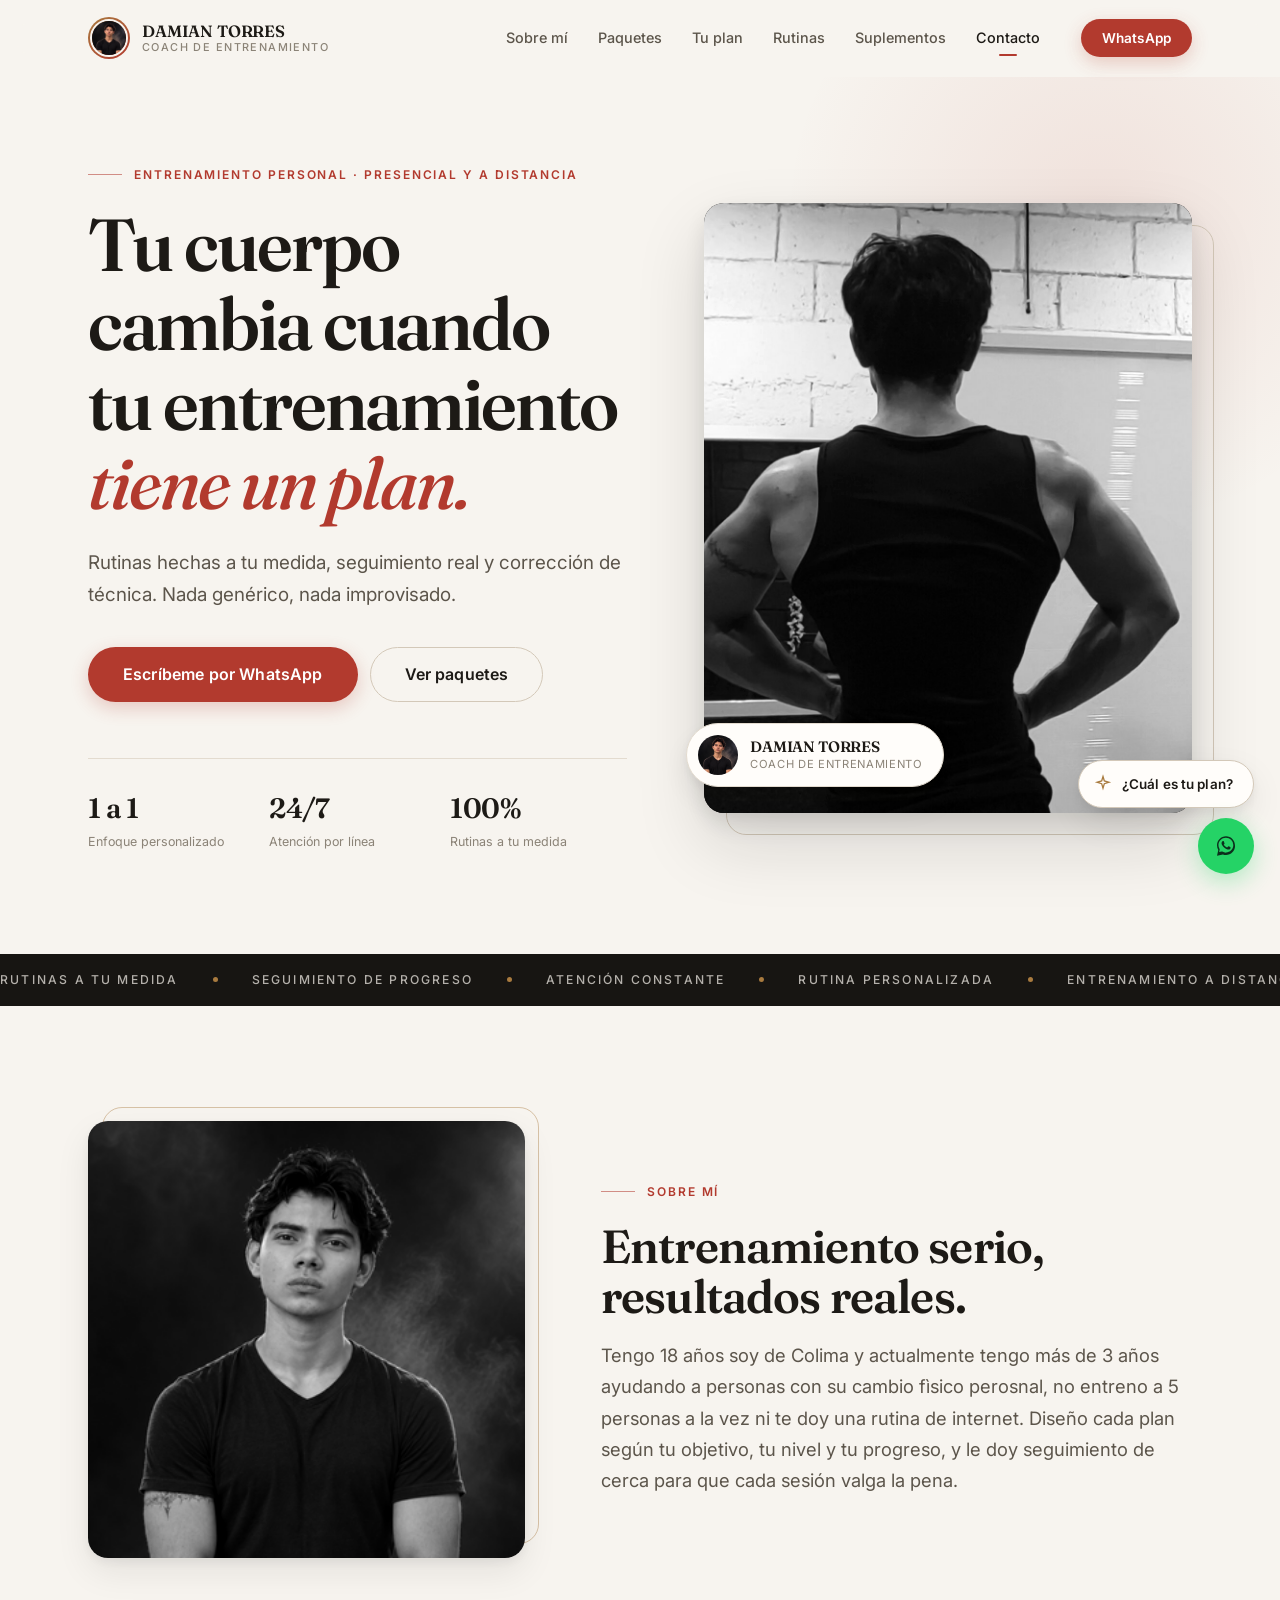
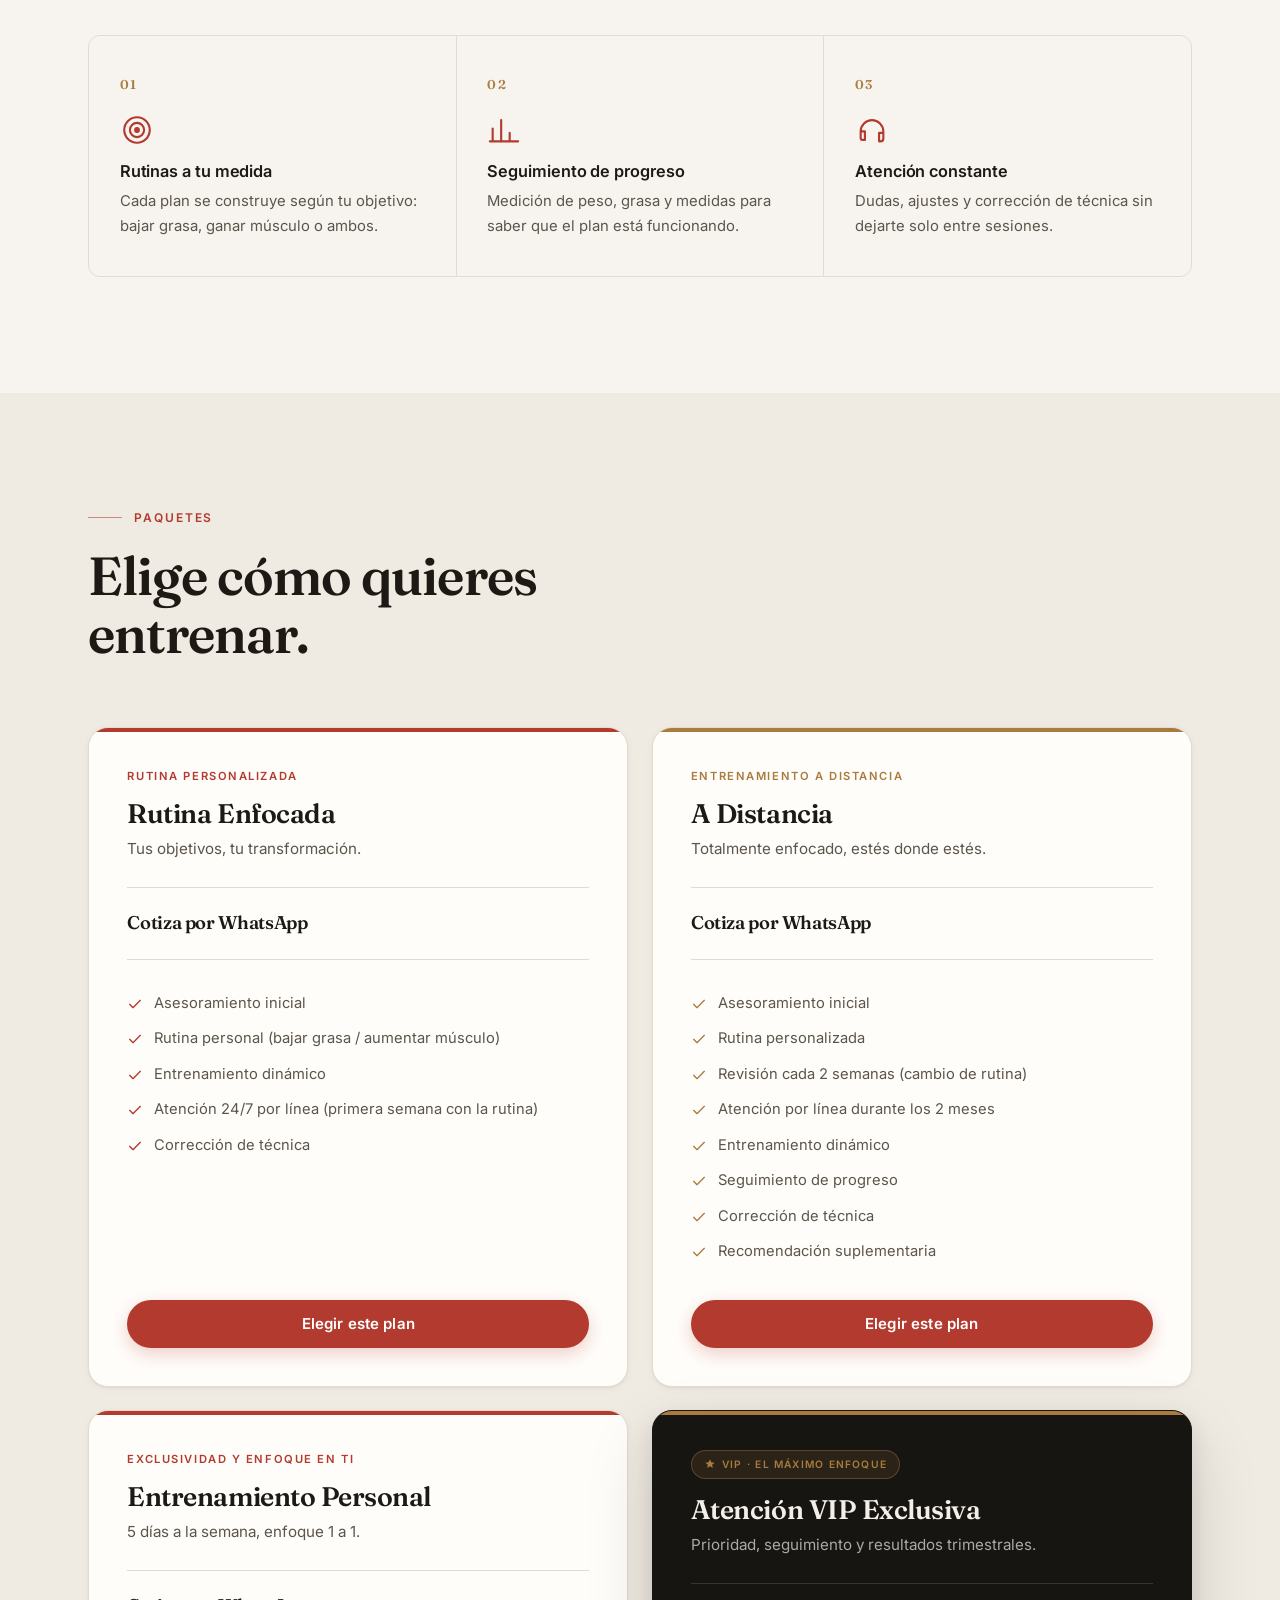
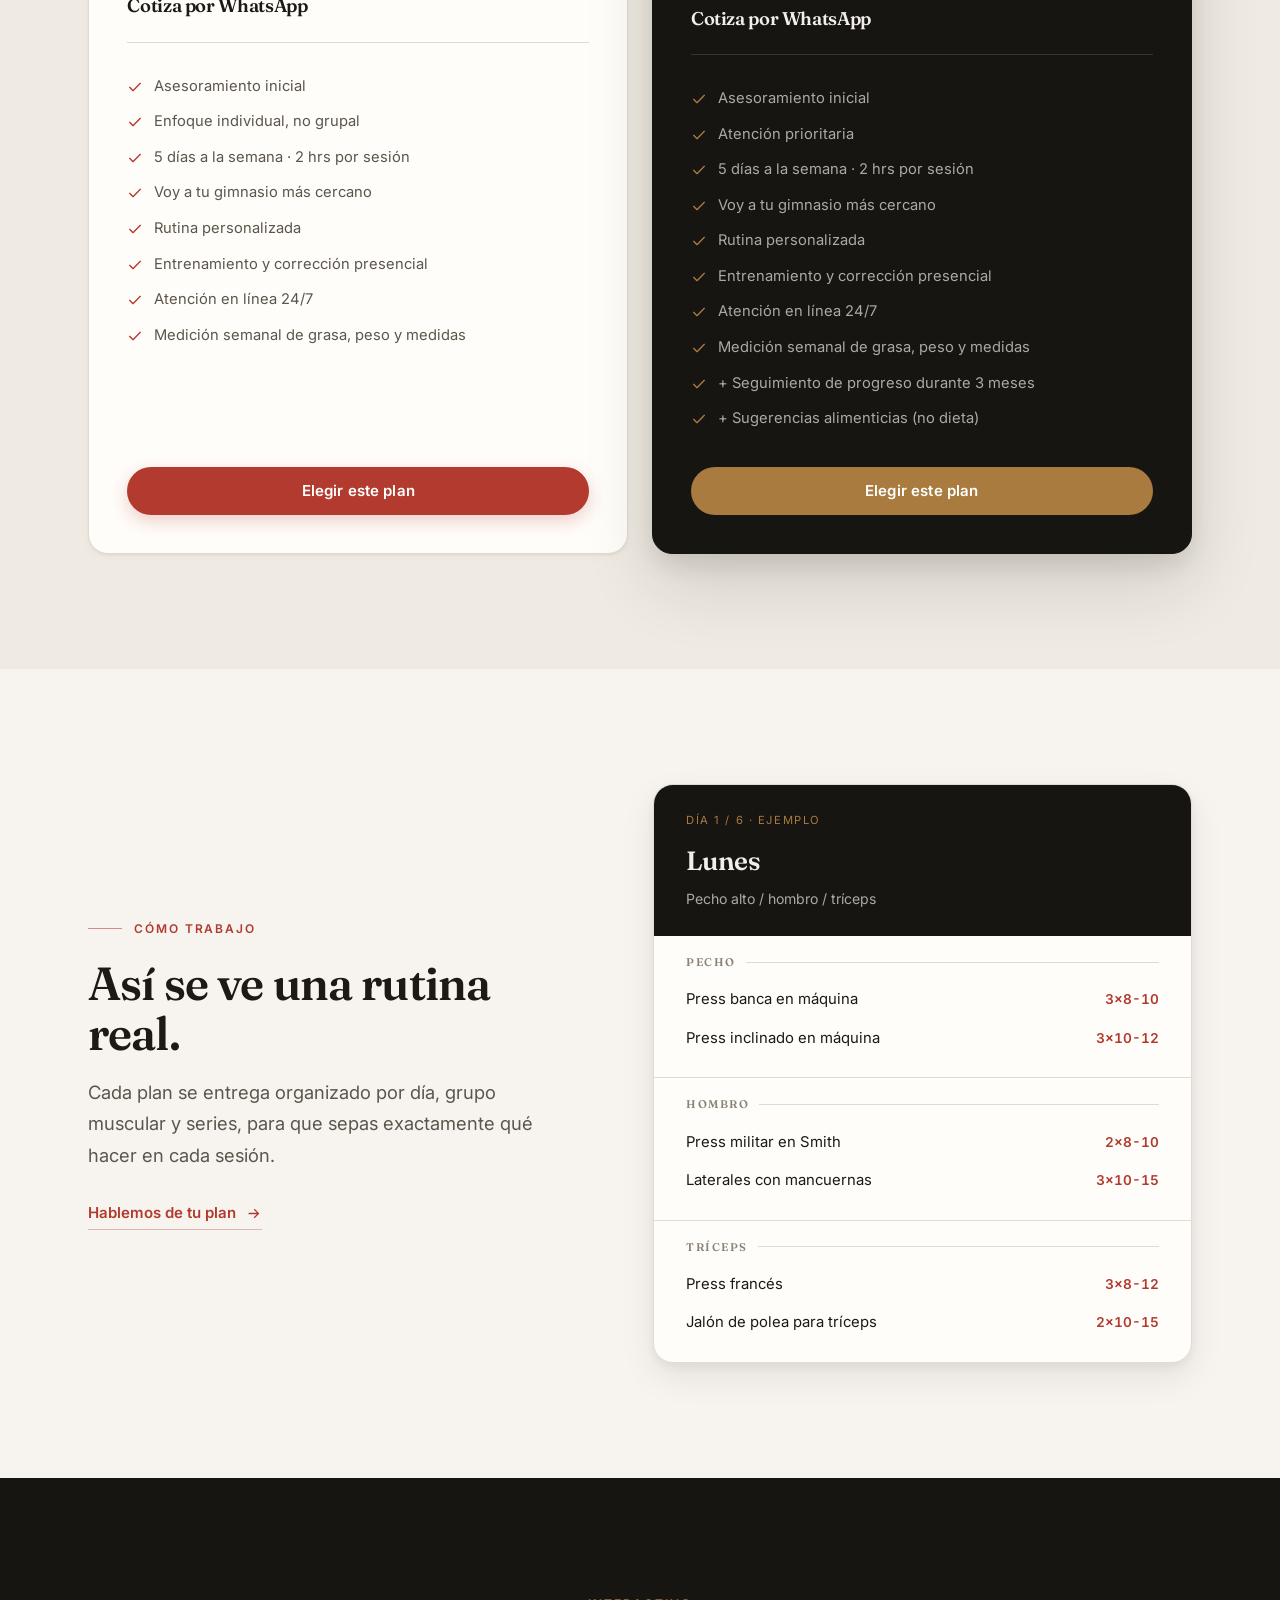
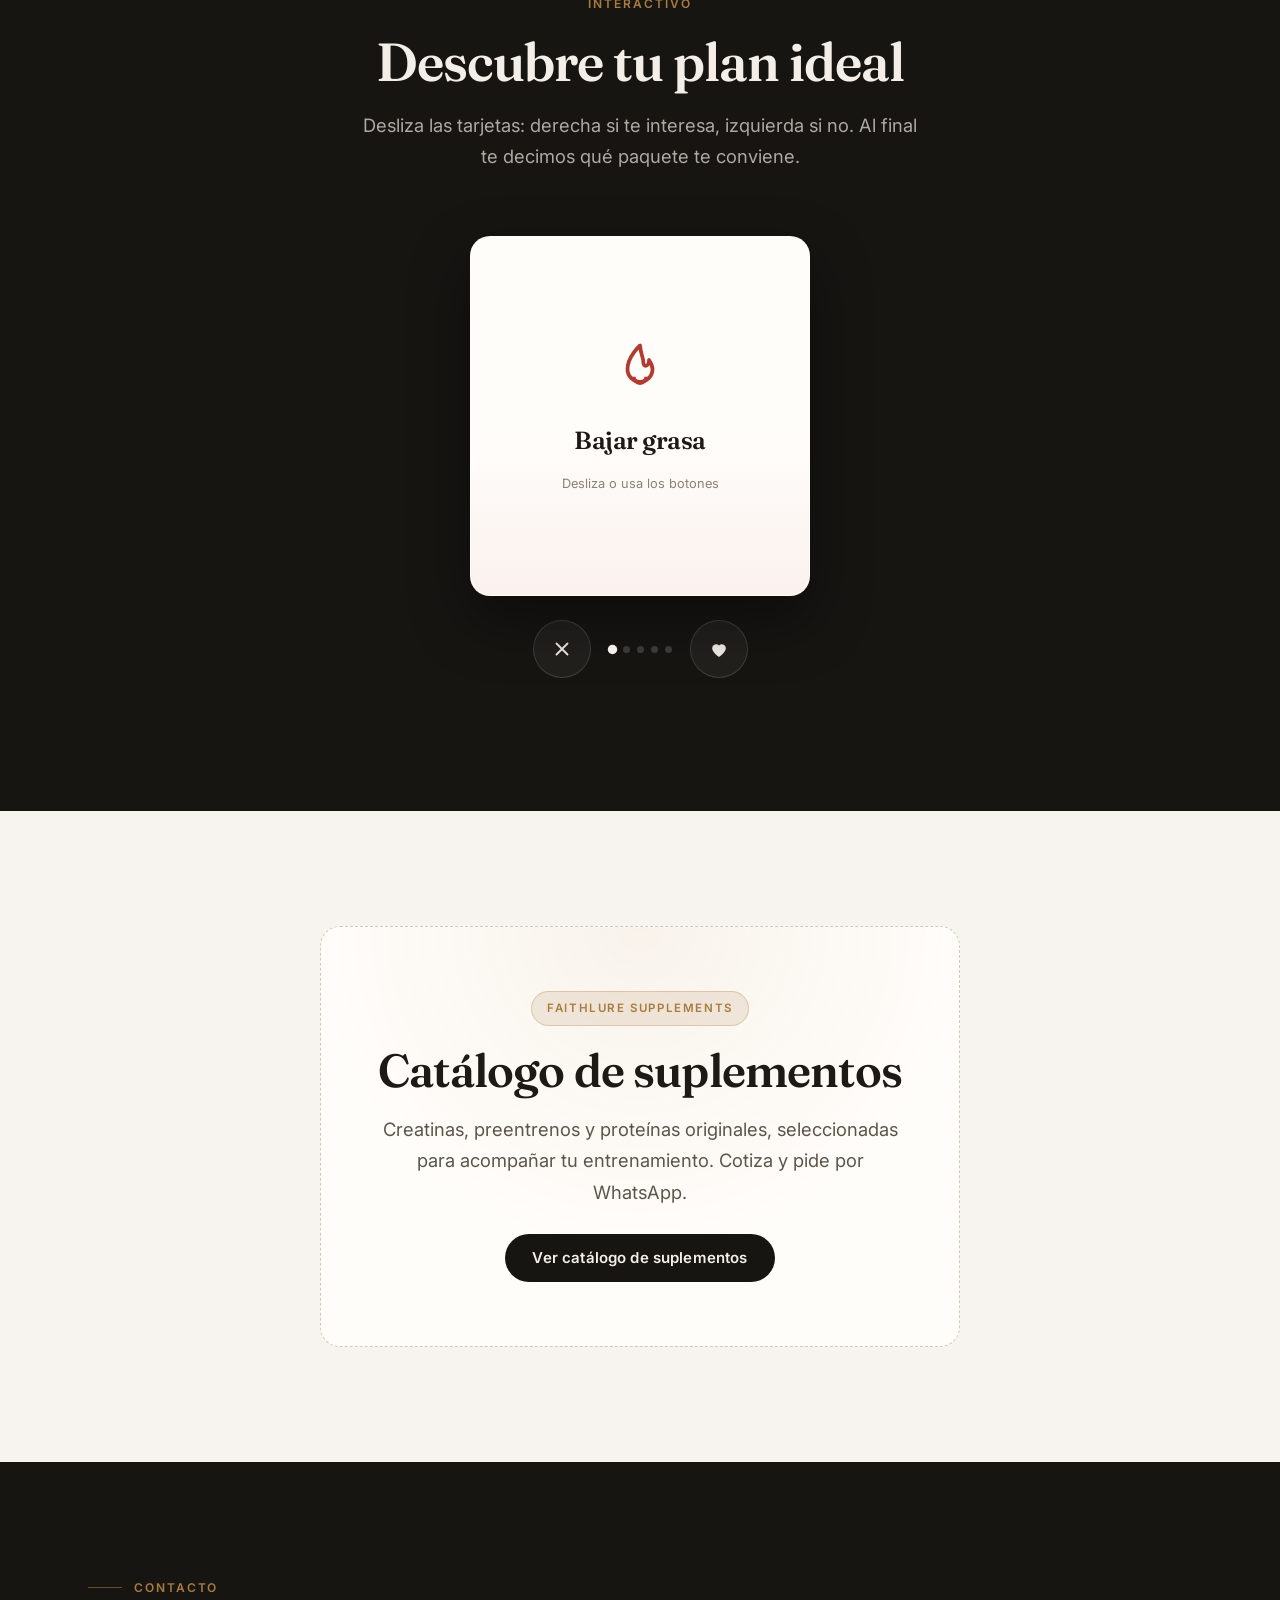
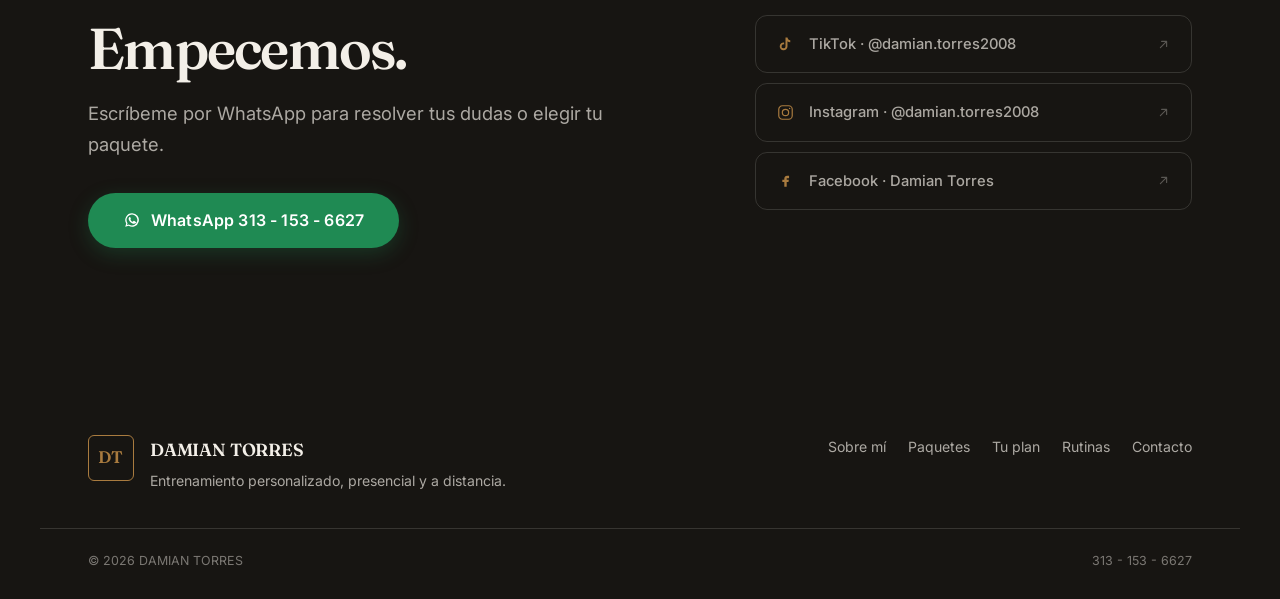
==== commit 915bfdf3: "Agregar página de catálogo FaithLure Supplements Nuevo sitio estático e independiente en suplementos" ====
--- a/index.html
+++ b/index.html
@@ -189,9 +189,10 @@
   <section class="section" id="suplementos">
     <div class="container">
       <div class="supplements reveal">
-        <span class="badge">Próximamente</span>
+        <span class="badge" id="supplementsBadge">Próximamente</span>
         <h2 class="section__title" id="supplementsTitle"></h2>
         <p class="lead" id="supplementsText"></p>
+        <a class="btn btn--ink supplements__cta" id="supplementsCta" href="#" hidden></a>
       </div>
     </div>
   </section>
--- a/style.css
+++ b/style.css
@@ -1069,6 +1069,8 @@
 }
 .supplements .badge { margin-bottom: 20px; }
 .supplements .lead { margin-inline: auto; }
+.supplements__cta { margin-top: 26px; }
+.supplements__cta[hidden] { display: none; }
 
 /* -------------------------------------------------------------------------
    14. CONTACTO
